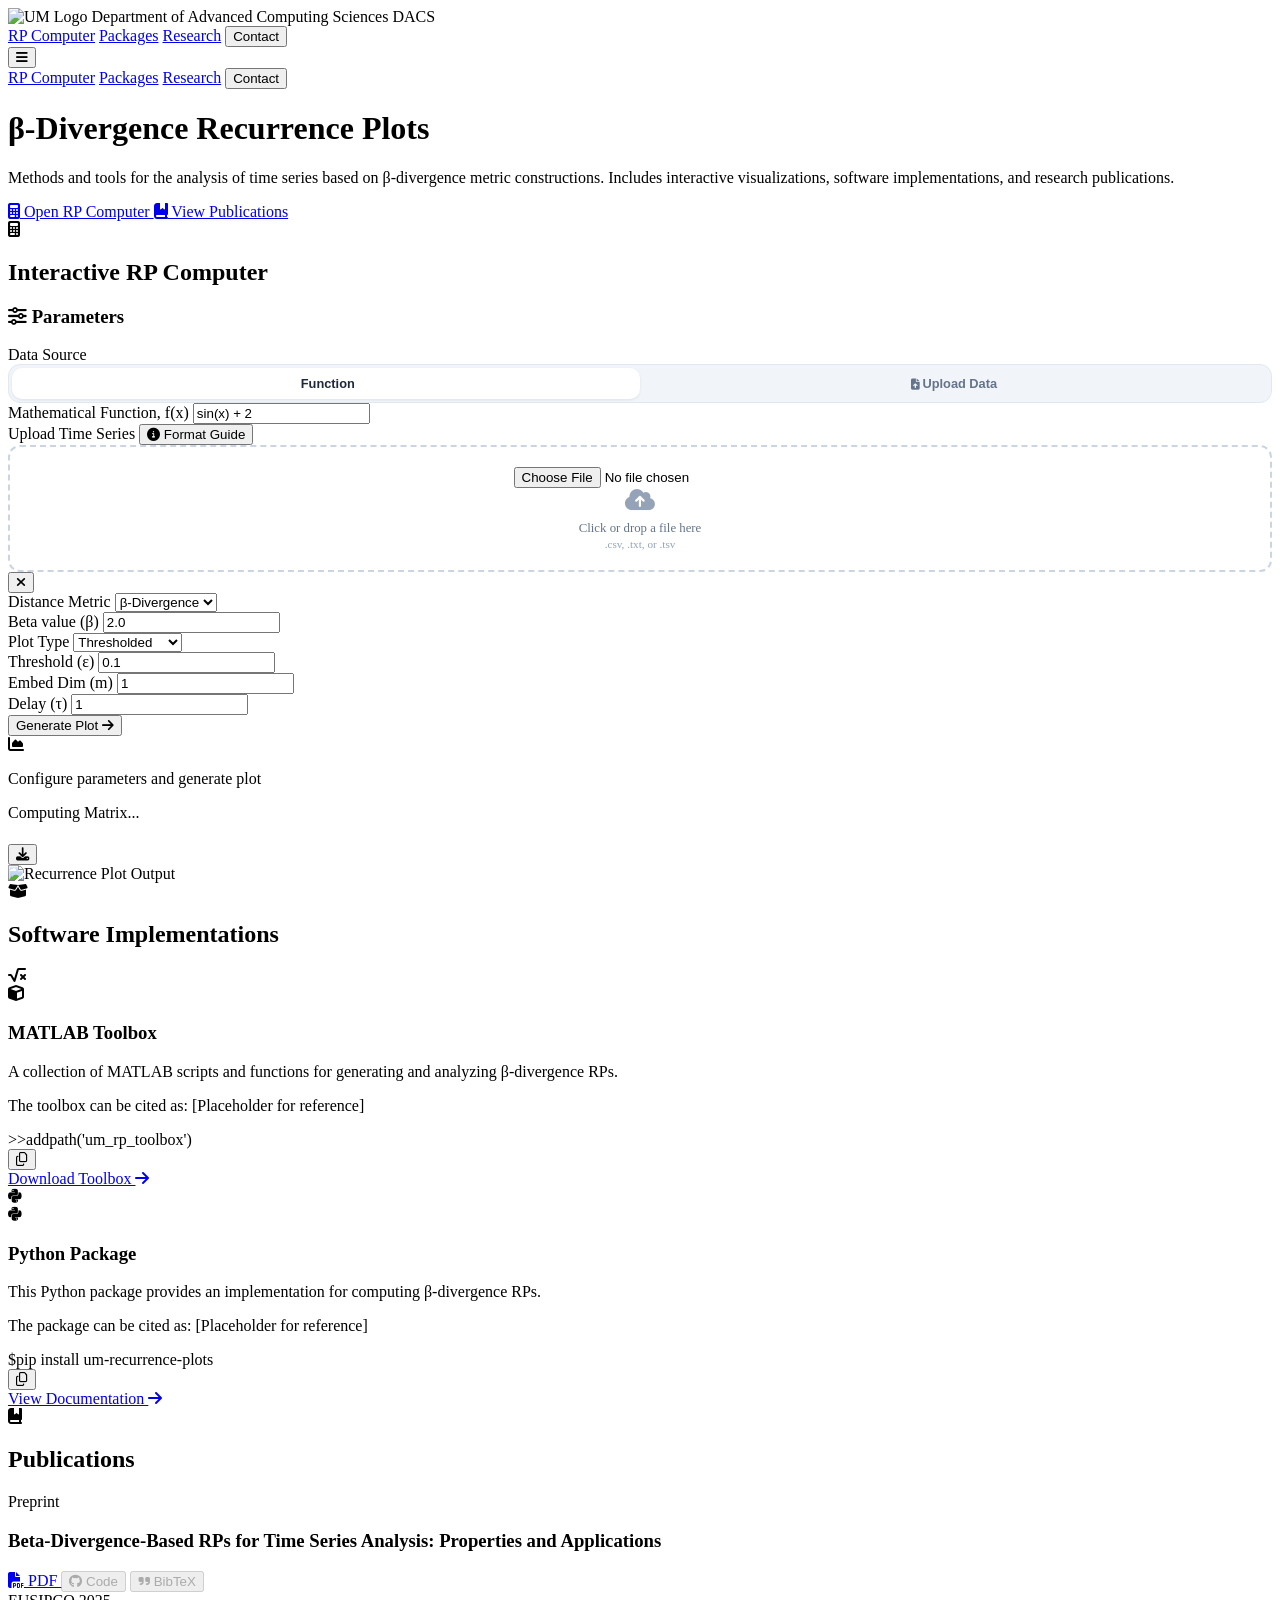
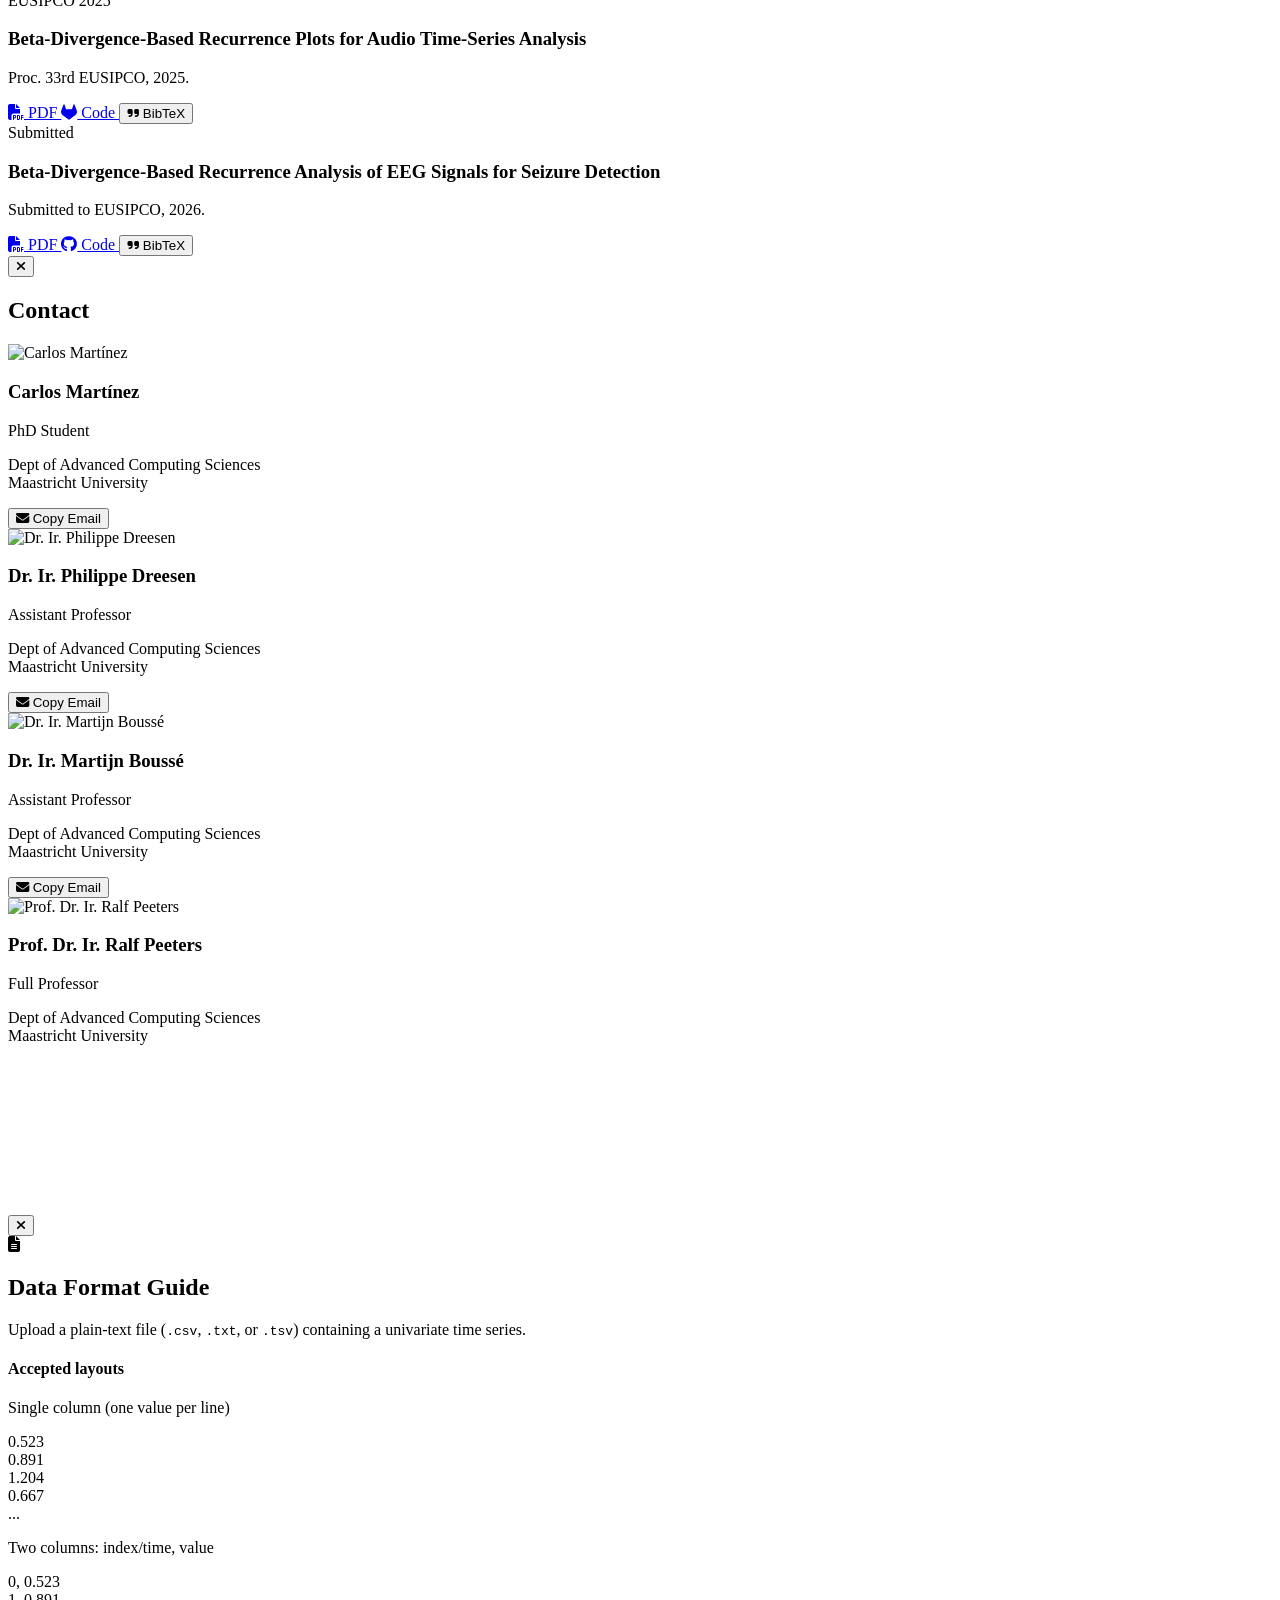
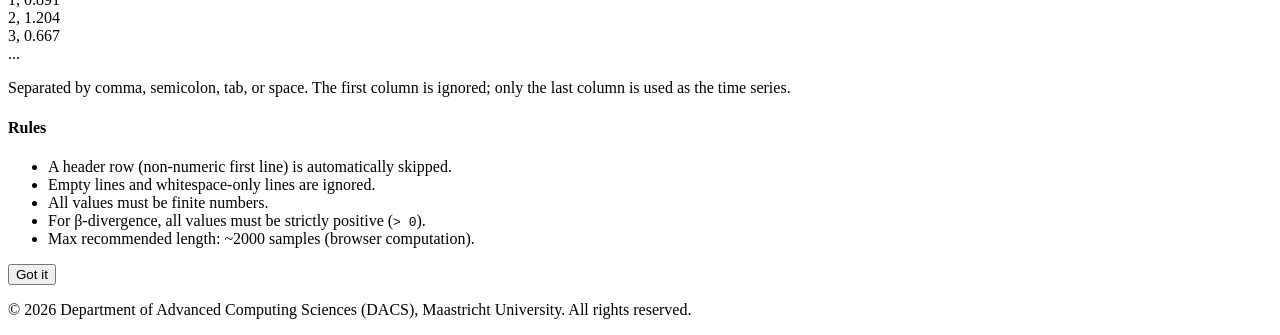
==== index.html @ 2f660fe9 "Rename index (6).html to index.html" ====
<!DOCTYPE html>
<html lang="en" class="scroll-smooth">
<head>
    <meta charset="UTF-8">
    <meta name="viewport" content="width=device-width, initial-scale=1.0">
    <title>DACSβ-RPs</title>
    <link rel="icon" type="image/png" href="static/recurrence_plot.png">
    <script src="https://cdn.tailwindcss.com"></script>
    <script src="https://cdnjs.cloudflare.com/ajax/libs/mathjs/11.8.0/math.min.js"></script>
    <link href="https://fonts.googleapis.com/css2?family=Inter:wght@400;500;600;700;800&family=Fira+Code:wght@400;500&display=swap" rel="stylesheet">
    <link rel="stylesheet" href="https://cdnjs.cloudflare.com/ajax/libs/font-awesome/6.4.0/css/all.min.css">
    
    <link rel="stylesheet" href="styles.css">
    
    <script>
        tailwind.config = {
            theme: {
                extend: {
                    fontFamily: {
                        sans: ['Inter', 'sans-serif'],
                        mono: ['Fira Code', 'monospace'],
                    }
                }
            }
        }
    </script>
</head>
<body class="bg-slate-50 text-slate-800 antialiased selection:bg-indigo-100 selection:text-indigo-900">

    <nav class="backdrop-blur-xl bg-white/70 border-b border-slate-200/50 sticky top-0 z-50 transition-all duration-300">
        <div class="max-w-7xl mx-auto px-6 lg:px-8">
            <div class="flex justify-between h-20">
                <div class="flex items-center group">
                    <img src="static/UM_logo.jpg" alt="UM Logo" class="h-10 w-auto mr-4 transition-transform group-hover:scale-105" onerror="this.onerror=null; this.src='https://via.placeholder.com/150x50?text=UM+Logo';">
                    <span class="hidden md:block font-bold text-lg text-slate-900 tracking-tight border-l border-slate-300 pl-4">Department of Advanced Computing Sciences</span>
                    <span class="md:hidden font-bold text-lg text-slate-900 tracking-tight border-l border-slate-300 pl-4">DACS</span>
                </div>
                
                <div class="hidden md:flex items-center space-x-8">
                    <a href="#tool" class="text-sm text-slate-600 hover:text-indigo-600 font-semibold transition-colors">RP Computer</a>
                    <a href="#resources" class="text-sm text-slate-600 hover:text-indigo-600 font-semibold transition-colors">Packages</a>
                    <a href="#papers" class="text-sm text-slate-600 hover:text-indigo-600 font-semibold transition-colors">Research</a>
                    <button onclick="toggleAuthorModal(event)" class="text-sm text-slate-600 hover:text-indigo-600 font-semibold transition-colors">Contact</button>
                </div>

                <div class="flex items-center md:hidden">
                    <button onclick="toggleMobileMenu()" class="text-slate-600 hover:text-indigo-600 focus:outline-none transition-colors">
                        <i class="fa-solid fa-bars text-2xl"></i>
                    </button>
                </div>
            </div>
        </div>

        <div id="mobile-menu" class="hidden md:hidden bg-white/95 backdrop-blur-xl border-t border-slate-200/50 absolute w-full shadow-lg transition-all duration-300">
            <div class="flex flex-col px-6 py-4 space-y-4">
                <a href="#tool" onclick="toggleMobileMenu()" class="block text-base text-slate-700 font-semibold hover:text-indigo-600 transition-colors">RP Computer</a>
                <a href="#resources" onclick="toggleMobileMenu()" class="block text-base text-slate-700 font-semibold hover:text-indigo-600 transition-colors">Packages</a>
                <a href="#papers" onclick="toggleMobileMenu()" class="block text-base text-slate-700 font-semibold hover:text-indigo-600 transition-colors">Research</a>
                <button onclick="toggleAuthorModal(event); toggleMobileMenu()" class="block w-full text-left text-base text-slate-700 font-semibold hover:text-indigo-600 transition-colors">Contact</button>
            </div>
        </div>
    </nav>

        <div class="bg-slate-900 py-20 sm:py-28 border-b border-slate-800">
            <div class="max-w-4xl mx-auto px-6 lg:px-8 text-center">
                <p class="text-slate-400 font-semibold tracking-wider uppercase text-xs mb-4">
                </p>

                <h1 class="text-4xl sm:text-5xl font-extrabold tracking-tight mb-6 text-white leading-tight">
                    β-Divergence Recurrence Plots
                </h1>

                <p class="text-lg text-slate-300 leading-relaxed font-normal mb-10">
                    Methods and tools for the analysis of time series based on β-divergence metric constructions. Includes interactive visualizations, software implementations, and research publications.
                </p>

                <div class="flex flex-col sm:flex-row justify-center items-center space-y-4 sm:space-y-0 sm:space-x-4">
                    <a href="#tool" class="w-full sm:w-auto bg-white text-slate-900 px-6 py-3 rounded-lg font-semibold shadow-sm hover:bg-slate-100 transition-colors flex items-center justify-center">
                        <i class="fa-solid fa-calculator mr-2 text-slate-600"></i> Open RP Computer
                    </a>
                    <a href="#papers" class="w-full sm:w-auto border border-slate-600 text-slate-300 px-6 py-3 rounded-lg font-medium hover:bg-slate-800 hover:text-white transition-colors flex items-center justify-center">
                        <i class="fa-solid fa-book-bookmark mr-2"></i> View Publications
                    </a>
                </div>
            </div>
        </div>

    <div class="max-w-7xl mx-auto px-6 lg:px-8 py-24">
        
        <section id="tool" class="mb-32">
            <div class="flex items-center mb-10">
                <div class="w-12 h-12 rounded-xl bg-indigo-100 flex items-center justify-center mr-4">
                    <i class="fa-solid fa-calculator text-2xl text-indigo-600"></i>
                </div>
                <h2 class="text-3xl font-bold text-slate-900 tracking-tight">Interactive RP Computer</h2>
            </div>
            
            <div class="bg-white rounded-3xl shadow-xl shadow-slate-200/50 overflow-hidden ring-1 ring-slate-900/5">
                <div class="grid grid-cols-1 lg:grid-cols-5">
                    
                    <div class="lg:col-span-2 p-8 sm:p-10 bg-slate-50 border-r border-slate-100 flex flex-col justify-center">
                        <h3 class="text-lg font-bold mb-6 text-slate-800 flex items-center">
                            <i class="fa-solid fa-sliders text-sm text-slate-400 mr-2"></i> Parameters
                        </h3>
                        <div class="space-y-5">

                            <!-- Data source toggle -->
                            <div>
                                <label class="block text-sm font-semibold text-slate-700 mb-1.5">Data Source</label>
                                <div class="source-toggle">
                                    <button id="src-function" class="active" onclick="setDataSource('function')">
                                        <i class="fa-solid fa-function mr-1" style="font-size:0.7rem"></i> Function
                                    </button>
                                    <button id="src-upload" onclick="setDataSource('upload')">
                                        <i class="fa-solid fa-file-arrow-up mr-1" style="font-size:0.7rem"></i> Upload Data
                                    </button>
                                </div>
                            </div>

                            <!-- Function input (default visible) -->
                            <div id="function-input-group">
                                <label class="block text-sm font-semibold text-slate-700 mb-1.5">Mathematical Function, f(x)</label>
                                <input type="text" id="function" value="sin(x) + 2" class="font-mono w-full px-4 py-2.5 bg-white border border-slate-200 rounded-xl shadow-sm focus:ring-2 focus:ring-indigo-500/20 focus:border-indigo-500 outline-none transition-all">
                            </div>

                            <!-- File upload input (hidden by default) -->
                            <div id="upload-input-group" class="hidden">
                                <div class="flex items-center justify-between mb-1.5">
                                    <label class="block text-sm font-semibold text-slate-700">Upload Time Series</label>
                                    <button onclick="toggleFormatModal()" class="text-xs font-semibold text-indigo-600 hover:text-indigo-800 transition-colors flex items-center">
                                        <i class="fa-solid fa-circle-info mr-1"></i> Format Guide
                                    </button>
                                </div>
                                <div id="upload-zone" class="upload-zone" onclick="document.getElementById('file-input').click()">
                                    <input type="file" id="file-input" accept=".csv,.txt,.tsv" class="hidden" onchange="handleFileSelect(event)">
                                    <div class="icon"><i class="fa-solid fa-cloud-arrow-up"></i></div>
                                    <div class="label" id="upload-label">Click or drop a file here</div>
                                    <div class="sublabel" id="upload-sublabel">.csv, .txt, or .tsv</div>
                                </div>
                                <div id="file-info" class="hidden mt-2 flex items-center justify-between text-xs">
                                    <span id="file-info-text" class="text-slate-600 font-medium truncate mr-2"></span>
                                    <button onclick="clearUploadedFile()" class="text-red-400 hover:text-red-600 transition-colors flex-shrink-0" title="Remove file">
                                        <i class="fa-solid fa-xmark"></i>
                                    </button>
                                </div>
                            </div>

                            <div class="grid grid-cols-2 gap-4">
                                <div>
                                    <label class="block text-sm font-semibold text-slate-700 mb-1.5">Distance Metric</label>
                                    <select id="metric" onchange="toggleBeta()" class="w-full px-4 py-2.5 bg-white border border-slate-200 rounded-xl shadow-sm focus:ring-2 focus:ring-indigo-500/20 focus:border-indigo-500 outline-none transition-all appearance-none cursor-pointer">
                                        <option value="beta">β-Divergence</option>
                                        <option value="euclidean">Euclidean</option>
                                    </select>
                                </div>
                                <div id="beta_group" style="display: block;">
                                    <label class="block text-sm font-semibold text-slate-700 mb-1.5">Beta value (β)</label>
                                    <input type="number" id="beta" value="2.0" step="0.1" class="w-full px-4 py-2.5 bg-white border border-slate-200 rounded-xl shadow-sm focus:ring-2 focus:ring-indigo-500/20 focus:border-indigo-500 outline-none transition-all">
                                </div>
                            </div>

                            <div class="grid grid-cols-2 gap-4">
                                <div>
                                    <label class="block text-sm font-semibold text-slate-700 mb-1.5">Plot Type</label>
                                    <select id="rp_type" onchange="toggleThresholdInput()" class="w-full px-4 py-2.5 bg-white border border-slate-200 rounded-xl shadow-sm focus:ring-2 focus:ring-indigo-500/20 focus:border-indigo-500 outline-none transition-all appearance-none cursor-pointer">
                                        <option value="thresholded">Thresholded</option>
                                        <option value="unthresholded">Unthresholded</option>
                                    </select>
                                </div>
                                <div>
                                    <label class="block text-sm font-semibold text-slate-700 mb-1.5">Threshold (ε)</label>
                                    <input type="number" id="threshold" value="0.1" step="0.05" min="0" class="w-full px-4 py-2.5 bg-white border border-slate-200 rounded-xl shadow-sm focus:ring-2 focus:ring-indigo-500/20 focus:border-indigo-500 outline-none transition-all disabled:opacity-50 disabled:bg-slate-100">
                                </div>
                            </div>
                            
                            <div class="grid grid-cols-2 gap-4">
                                <div>
                                    <label class="block text-sm font-semibold text-slate-700 mb-1.5">Embed Dim (m)</label>
                                    <input type="number" id="embedding_dim" value="1" step="1" min="1" class="w-full px-4 py-2.5 bg-white border border-slate-200 rounded-xl shadow-sm focus:ring-2 focus:ring-indigo-500/20 focus:border-indigo-500 outline-none transition-all">
                                </div>
                                <div>
                                    <label class="block text-sm font-semibold text-slate-700 mb-1.5">Delay (τ)</label>
                                    <input type="number" id="time_delay" value="1" step="1" min="1" class="w-full px-4 py-2.5 bg-white border border-slate-200 rounded-xl shadow-sm focus:ring-2 focus:ring-indigo-500/20 focus:border-indigo-500 outline-none transition-all">
                                </div>
                            </div>

                            <button onclick="calculateRP()" class="w-full mt-6 bg-slate-900 hover:bg-indigo-600 text-white font-semibold py-3.5 px-4 rounded-xl transition duration-300 shadow-md hover:shadow-lg flex justify-center items-center group">
                                Generate Plot <i class="fa-solid fa-arrow-right ml-2 opacity-50 group-hover:opacity-100 group-hover:translate-x-1 transition-all"></i>
                            </button>
                        </div>
                    </div>

                    <div class="lg:col-span-3 p-8 sm:p-10 flex flex-col items-center justify-center min-h-[400px] bg-white relative">
                        <div id="placeholder-text" class="absolute inset-8 border-2 border-dashed border-slate-200 rounded-2xl flex flex-col items-center justify-center text-slate-400 bg-slate-50/50">
                            <i class="fa-solid fa-chart-area text-4xl mb-3 opacity-20"></i>
                            <p class="text-sm font-medium">Configure parameters and generate plot</p>
                        </div>

                        <div id="loading" class="hidden z-10 flex-col items-center bg-white/80 backdrop-blur p-6 rounded-2xl">
                            <div class="loader ease-linear rounded-full border-4 border-t-4 border-slate-200 h-10 w-10 mb-4"></div>
                            <p class="text-indigo-600 font-semibold text-sm animate-pulse">Computing Matrix...</p>
                        </div>
                        
                        <p id="errorMessage" class="text-red-500 font-semibold mb-6 text-center hidden z-10 bg-red-50 px-4 py-2 rounded-lg text-sm border border-red-100"></p>
                        
                        <div class="flex flex-col items-center w-full z-10">
                            <div class="flex items-center justify-between w-full max-w-[400px] mb-4">
                                <h4 id="plotTitle" class="text-sm font-bold text-slate-700 font-mono hidden"></h4>
                                <button id="downloadBtn" onclick="downloadImage()" class="hidden text-slate-400 hover:text-indigo-600 transition-colors" title="Download Plot">
                                    <i class="fa-solid fa-download text-lg"></i>
                                </button>
                            </div>
                            <img id="result" src="" alt="Recurrence Plot Output" class="w-full max-w-[400px] object-contain border border-slate-200 rounded-lg shadow-sm hidden" style="image-rendering: pixelated;">
                        </div>
                    </div>
                </div>
            </div>
        </section>

        <section id="resources" class="mb-32">
            <div class="flex items-center mb-10">
                <div class="w-12 h-12 rounded-xl bg-blue-100 flex items-center justify-center mr-4">
                    <i class="fa-solid fa-box-open text-2xl text-blue-600"></i>
                </div>
                <h2 class="text-3xl font-bold text-slate-900 tracking-tight">Software Implementations</h2>
            </div>

            <div class="grid grid-cols-1 md:grid-cols-2 gap-8">
                <div class="bg-white rounded-3xl p-8 border border-slate-200 shadow-sm hover:shadow-xl hover:border-orange-200 transition-all duration-300 group flex flex-col relative overflow-hidden">
                    <div class="absolute top-0 right-0 p-8 opacity-5 group-hover:opacity-10 transition-opacity">
                        <i class="fa-solid fa-square-root-variable text-8xl text-orange-500"></i>
                    </div>
                    <div class="flex items-center mb-6 relative z-10">
                        <div class="w-10 h-10 rounded-lg bg-orange-50 text-orange-500 flex items-center justify-center mr-4 border border-orange-100">
                            <i class="fa-solid fa-cube"></i>
                        </div>
                        <h3 class="text-xl font-bold text-slate-900">MATLAB Toolbox</h3>
                    </div>
                    
                    <p class="text-slate-600 mb-2 flex-grow relative z-10 text-sm leading-relaxed">
                        A collection of MATLAB scripts and functions for generating and analyzing β-divergence RPs.
                    </p>
                    <p class="text-sm text-gray-500 mb-6 italic relative z-10">
                        The toolbox can be cited as: [Placeholder for reference]
                    </p>
                    
                    <div class="bg-slate-900 p-4 rounded-xl text-xs font-mono text-emerald-400 mb-6 w-full shadow-inner relative z-10 flex justify-between items-center group/code">
                        <div><span class="text-slate-500 mr-2">>></span>addpath('um_rp_toolbox')</div>
                        <button onclick="copyCode('addpath(\'um_rp_toolbox\')', this)" class="text-slate-500 hover:text-emerald-400 transition-colors" title="Copy to clipboard">
                            <i class="fa-regular fa-copy"></i>
                        </button>
                    </div>

                    <a href="#" class="inline-flex items-center text-orange-600 text-sm font-bold hover:text-orange-700 relative z-10">
                        Download Toolbox <i class="fa-solid fa-arrow-right ml-2 transition-transform group-hover:translate-x-1"></i>
                    </a>
                </div>

                <div class="bg-white rounded-3xl p-8 border border-slate-200 shadow-sm hover:shadow-xl hover:border-blue-200 transition-all duration-300 group flex flex-col relative overflow-hidden">
                    <div class="absolute top-0 right-0 p-8 opacity-5 group-hover:opacity-10 transition-opacity">
                        <i class="fa-brands fa-python text-8xl text-blue-500"></i>
                    </div>
                    <div class="flex items-center mb-6 relative z-10">
                        <div class="w-10 h-10 rounded-lg bg-blue-50 text-blue-500 flex items-center justify-center mr-4 border border-blue-100">
                            <i class="fa-brands fa-python"></i>
                        </div>
                        <h3 class="text-xl font-bold text-slate-900">Python Package</h3>
                    </div>
                    
                    <p class="text-gray-600 mb-2 flex-grow relative z-10 text-sm leading-relaxed">
                        This Python package provides an implementation for computing β-divergence RPs.
                    </p>
                    <p class="text-sm text-gray-500 mb-6 italic relative z-10">
                        The package can be cited as: [Placeholder for reference]
                    </p>

                    <div class="bg-slate-900 p-4 rounded-xl text-xs font-mono text-blue-300 mb-6 w-full shadow-inner relative z-10 flex justify-between items-center group/code">
                        <div><span class="text-slate-500 mr-2">$</span>pip install um-recurrence-plots</div>
                        <button onclick="copyCode('pip install um-recurrence-plots', this)" class="text-slate-500 hover:text-blue-300 transition-colors" title="Copy to clipboard">
                            <i class="fa-regular fa-copy"></i>
                        </button>
                    </div>

                    <a href="#" class="inline-flex items-center text-blue-600 text-sm font-bold hover:text-blue-700 relative z-10">
                        View Documentation <i class="fa-solid fa-arrow-right ml-2 transition-transform group-hover:translate-x-1"></i>
                    </a>
                </div>
            </div>
        </section>

        <section id="papers" class="mb-16">
            <div class="flex items-center mb-10">
                <div class="w-12 h-12 rounded-xl bg-emerald-100 flex items-center justify-center mr-4">
                    <i class="fa-solid fa-book-bookmark text-2xl text-emerald-600"></i>
                </div>
                <h2 class="text-3xl font-bold text-slate-900 tracking-tight">Publications</h2>
            </div>

            <div class="grid grid-cols-1 md:grid-cols-2 lg:grid-cols-3 gap-6">
                <div class="bg-white rounded-3xl border border-slate-200 p-6 flex flex-col hover:border-emerald-300 hover:shadow-xl hover:shadow-emerald-100/50 transition-all duration-300 group">
                    <div class="mb-4 flex items-start justify-between">
                        <span class="inline-flex items-center px-2.5 py-0.5 rounded-md text-xs font-medium bg-slate-100 text-slate-800">Preprint</span>
                    </div>
                    <h3 class="text-base font-bold text-slate-900 mb-3 leading-snug group-hover:text-emerald-700 transition-colors">Beta-Divergence-Based RPs for Time Series Analysis: Properties and Applications</h3>
                    <p class="text-sm text-slate-500 mb-6 flex-grow"></p>
                    <div class="mt-auto grid grid-cols-3 gap-2">
                        <a href="papers/Beta-Divergence-Based_RPs_for_Time_Series.pdf" target="_blank" class="inline-flex items-center justify-center w-full px-2 py-2.5 border border-slate-200 text-xs font-bold rounded-xl text-slate-700 bg-white hover:bg-slate-50 hover:border-slate-300 transition-colors">
                            <i class="fa-solid fa-file-pdf mr-1 text-red-500"></i> PDF
                        </a>
                        <button disabled class="inline-flex items-center justify-center w-full px-2 py-2.5 border border-transparent text-xs font-bold rounded-xl text-white bg-slate-300 cursor-not-allowed">
                            <i class="fa-brands fa-github mr-1"></i> Code
                        </button>
                        <button disabled class="inline-flex items-center justify-center w-full px-2 py-2.5 border border-slate-200 text-xs font-bold rounded-xl text-slate-400 bg-slate-50 cursor-not-allowed">
                            <i class="fa-solid fa-quote-right mr-1"></i> BibTeX
                        </button>
                    </div>
                </div>

                <div class="bg-white rounded-3xl border border-slate-200 p-6 flex flex-col hover:border-emerald-300 hover:shadow-xl hover:shadow-emerald-100/50 transition-all duration-300 group">
                    <div class="mb-4 flex items-start justify-between">
                        <span class="inline-flex items-center px-2.5 py-0.5 rounded-md text-xs font-medium bg-emerald-50 text-emerald-700 border border-emerald-100">EUSIPCO 2025</span>
                    </div>
                    <h3 class="text-base font-bold text-slate-900 mb-3 leading-snug group-hover:text-emerald-700 transition-colors">Beta-Divergence-Based Recurrence Plots for Audio Time-Series Analysis</h3>
                    <p class="text-sm text-slate-500 mb-6 flex-grow">Proc. 33rd EUSIPCO, 2025.</p>
                    <div class="mt-auto grid grid-cols-3 gap-2">
                        <a href="papers/Beta-Divergence-Based_Recurrence_Plots_for_Audio.pdf" target="_blank" class="inline-flex items-center justify-center w-full px-2 py-2.5 border border-slate-200 text-xs font-bold rounded-xl text-slate-700 bg-white hover:bg-slate-50 hover:border-slate-300 transition-colors">
                            <i class="fa-solid fa-file-pdf mr-1 text-red-500"></i> PDF
                        </a>
                        <a href="https://gitlab.maastrichtuniversity.nl/I6359575/beta-divergence-recurrence-plots/-/tree/main" target="_blank" class="inline-flex items-center justify-center w-full px-2 py-2.5 border border-transparent text-xs font-bold rounded-xl text-white bg-slate-900 hover:bg-slate-800 transition-colors">
                            <i class="fa-brands fa-gitlab mr-1"></i> Code
                        </a>
                        <button onclick="copyBibtex('deckert2025', this)" class="inline-flex items-center justify-center w-full px-2 py-2.5 border border-slate-200 text-xs font-bold rounded-xl text-slate-700 bg-white hover:bg-slate-50 hover:border-slate-300 transition-colors">
                            <i class="fa-solid fa-quote-right mr-1"></i> BibTeX
                        </button>
                    </div>
                </div>

                <div class="bg-white rounded-3xl border border-slate-200 p-6 flex flex-col hover:border-emerald-300 hover:shadow-xl hover:shadow-emerald-100/50 transition-all duration-300 group">
                    <div class="mb-4 flex items-start justify-between">
                        <span class="inline-flex items-center px-2.5 py-0.5 rounded-md text-xs font-medium bg-amber-50 text-amber-700 border border-amber-100">Submitted</span>
                    </div>
                    <h3 class="text-base font-bold text-slate-900 mb-3 leading-snug group-hover:text-emerald-700 transition-colors">Beta-Divergence-Based Recurrence Analysis of EEG Signals for Seizure Detection</h3>
                    <p class="text-sm text-slate-500 mb-6 flex-grow">Submitted to EUSIPCO, 2026.</p>
                    <div class="mt-auto grid grid-cols-3 gap-2">
                        <a href="papers/Beta-Divergence-Based_Recurrence_Analysis_of_EEG.pdf" target="_blank" class="inline-flex items-center justify-center w-full px-2 py-2.5 border border-slate-200 text-xs font-bold rounded-xl text-slate-700 bg-white hover:bg-slate-50 hover:border-slate-300 transition-colors">
                            <i class="fa-solid fa-file-pdf mr-1 text-red-500"></i> PDF
                        </a>
                        <a href="https://github.com/FilipPolakowski/beta_div_recurrence_plots" target="_blank" class="inline-flex items-center justify-center w-full px-2 py-2.5 border border-transparent text-xs font-bold rounded-xl text-white bg-slate-900 hover:bg-slate-800 transition-colors">
                            <i class="fa-brands fa-github mr-1"></i> Code
                        </a>
                        <button onclick="copyBibtex('polakowski2026', this)" class="inline-flex items-center justify-center w-full px-2 py-2.5 border border-slate-200 text-xs font-bold rounded-xl text-slate-700 bg-white hover:bg-slate-50 hover:border-slate-300 transition-colors">
                            <i class="fa-solid fa-quote-right mr-1"></i> BibTeX
                        </button>
                    </div>
                </div>
            </div>
        </section>
    </div>

    <!-- Author/Contact Modal (unchanged) -->
    <div id="author-modal" class="hidden fixed inset-0 z-[100] bg-slate-900/50 backdrop-blur-sm overflow-y-auto w-full h-full flex justify-center items-start sm:items-center p-4 sm:p-0" onclick="closeAuthorModal(event)">        <div class="relative bg-white rounded-3xl shadow-2xl w-full max-w-5xl mx-4 my-8 p-8" onclick="event.stopPropagation()">
            <button onclick="toggleAuthorModal(event)" class="absolute top-6 right-6 text-slate-400 hover:text-slate-900 text-2xl transition-colors">
                <i class="fa-solid fa-xmark"></i>
            </button>
            <h2 class="text-3xl font-bold text-slate-900 mb-8 tracking-tight text-center">Contact</h2>
            
            <div class="grid grid-cols-1 md:grid-cols-2 lg:grid-cols-4 gap-6">

                <div class="bg-slate-50 rounded-2xl p-5 border border-slate-200 flex flex-col items-center text-center hover:shadow-md transition-shadow">
                    <img src="static/carlos_martinez.jpg" alt="Carlos Martínez" class="w-24 h-24 rounded-full object-cover mb-4 shadow-sm" onerror="this.onerror=null; this.src='https://via.placeholder.com/150';">
                    <h3 class="font-bold text-slate-900">Carlos Martínez</h3>
                    <p class="text-xs text-indigo-600 font-semibold mb-2">PhD Student</p>
                    <p class="text-xs text-slate-500 mb-4 flex-grow">Dept of Advanced Computing Sciences<br>Maastricht University</p>
                    <button onclick="copyObfuscatedEmail('carlos.martinezgarcia', 'maastrichtuniversity.nl', this)" class="text-xs font-medium text-slate-700 bg-white border border-slate-200 hover:bg-slate-100 rounded-lg px-3 py-2 w-full transition-colors flex justify-center items-center">
                        <i class="fa-solid fa-envelope mr-1"></i> Copy Email
                    </button>
                </div>

                <div class="bg-slate-50 rounded-2xl p-5 border border-slate-200 flex flex-col items-center text-center hover:shadow-md transition-shadow">
                    <img src="static/philippe_dreesen.jpg" alt="Dr. Ir. Philippe Dreesen" class="w-24 h-24 rounded-full object-cover mb-4 shadow-sm" onerror="this.onerror=null; this.src='https://via.placeholder.com/150';">
                    <h3 class="font-bold text-slate-900">Dr. Ir. Philippe Dreesen</h3>
                    <p class="text-xs text-indigo-600 font-semibold mb-2">Assistant Professor</p>
                    <p class="text-xs text-slate-500 mb-4 flex-grow">Dept of Advanced Computing Sciences<br>Maastricht University</p>
                    <button onclick="copyObfuscatedEmail(' ', 'maastrichtuniversity.nl', this)" class="text-xs font-medium text-slate-700 bg-white border border-slate-200 hover:bg-slate-100 rounded-lg px-3 py-2 w-full transition-colors flex justify-center items-center">
                        <i class="fa-solid fa-envelope mr-1"></i> Copy Email
                    </button>
                </div>

                <div class="bg-slate-50 rounded-2xl p-5 border border-slate-200 flex flex-col items-center text-center hover:shadow-md transition-shadow">
                    <img src="static/martijn_bousse.jpg" alt="Dr. Ir. Martijn Boussé" class="w-24 h-24 rounded-full object-cover mb-4 shadow-sm" onerror="this.onerror=null; this.src='https://via.placeholder.com/150';">
                    <h3 class="font-bold text-slate-900">Dr. Ir. Martijn Boussé</h3>
                    <p class="text-xs text-indigo-600 font-semibold mb-2">Assistant Professor</p>
                    <p class="text-xs text-slate-500 mb-4 flex-grow">Dept of Advanced Computing Sciences<br>Maastricht University</p>
                    <button onclick="copyObfuscatedEmail(' ', 'maastrichtuniversity.nl', this)" class="text-xs font-medium text-slate-700 bg-white border border-slate-200 hover:bg-slate-100 rounded-lg px-3 py-2 w-full transition-colors flex justify-center items-center">
                        <i class="fa-solid fa-envelope mr-1"></i> Copy Email
                    </button>
                </div>

                <div class="bg-slate-50 rounded-2xl p-5 border border-slate-200 flex flex-col items-center text-center hover:shadow-md transition-shadow">
                    <img src="static/ralf_peeters.jpg" alt="Prof. Dr. Ir. Ralf Peeters" class="w-24 h-24 rounded-full object-cover mb-4 shadow-sm" onerror="this.onerror=null; this.src='https://via.placeholder.com/150';">
                    <h3 class="font-bold text-slate-900">Prof. Dr. Ir. Ralf Peeters</h3>
                    <p class="text-xs text-indigo-600 font-semibold mb-2">Full Professor</p>
                    <p class="text-xs text-slate-500 mb-4 flex-grow">Dept of Advanced Computing Sciences<br>Maastricht University</p>
                </div>

            </div>
        </div>
    </div>

    <!-- Format Guide Modal -->
    <div id="format-modal" class="hidden fixed inset-0 z-[100] bg-slate-900/50 backdrop-blur-sm overflow-y-auto w-full h-full p-4 sm:p-8" onclick="closeFormatModal(event)">
        <div class="relative bg-white rounded-3xl shadow-2xl w-full max-w-lg mx-auto my-auto p-8" style="margin-top: max(2rem, calc(50vh - 280px));" onclick="event.stopPropagation()">
            <button onclick="toggleFormatModal()" class="absolute top-5 right-5 text-slate-400 hover:text-slate-900 text-xl transition-colors">
                <i class="fa-solid fa-xmark"></i>
            </button>
            <div class="flex items-center mb-6">
                <div class="w-10 h-10 rounded-xl bg-indigo-100 flex items-center justify-center mr-3">
                    <i class="fa-solid fa-file-lines text-indigo-600"></i>
                </div>
                <h2 class="text-xl font-bold text-slate-900 tracking-tight">Data Format Guide</h2>
            </div>
            
            <div class="space-y-5 text-sm text-slate-600 leading-relaxed">
                <p>Upload a plain-text file (<code class="font-mono text-xs bg-slate-100 px-1.5 py-0.5 rounded">.csv</code>, <code class="font-mono text-xs bg-slate-100 px-1.5 py-0.5 rounded">.txt</code>, or <code class="font-mono text-xs bg-slate-100 px-1.5 py-0.5 rounded">.tsv</code>) containing a univariate time series.</p>
                
                <div>
                    <h4 class="font-bold text-slate-800 mb-2">Accepted layouts</h4>
                    <div class="space-y-3">
                        <div>
                            <p class="font-semibold text-slate-700 mb-1">Single column (one value per line)</p>
                            <div class="bg-slate-900 rounded-lg p-3 font-mono text-xs text-emerald-400">
                                0.523<br>0.891<br>1.204<br>0.667<br>...
                            </div>
                        </div>
                        <div>
                            <p class="font-semibold text-slate-700 mb-1">Two columns: index/time, value</p>
                            <div class="bg-slate-900 rounded-lg p-3 font-mono text-xs text-emerald-400">
                                0, 0.523<br>1, 0.891<br>2, 1.204<br>3, 0.667<br>...
                            </div>
                            <p class="text-xs text-slate-400 mt-1">Separated by comma, semicolon, tab, or space. The first column is ignored; only the last column is used as the time series.</p>
                        </div>
                    </div>
                </div>

                <div>
                    <h4 class="font-bold text-slate-800 mb-2">Rules</h4>
                    <ul class="list-disc list-inside space-y-1 text-slate-600">
                        <li>A header row (non-numeric first line) is automatically skipped.</li>
                        <li>Empty lines and whitespace-only lines are ignored.</li>
                        <li>All values must be finite numbers.</li>
                        <li>For β-divergence, all values must be strictly positive (<code class="font-mono text-xs bg-slate-100 px-1 py-0.5 rounded">> 0</code>).</li>
                        <li>Max recommended length: ~2000 samples (browser computation).</li>
                    </ul>
                </div>
            </div>

            <button onclick="toggleFormatModal()" class="mt-6 w-full bg-slate-900 hover:bg-indigo-600 text-white font-semibold py-2.5 px-4 rounded-xl transition duration-300 text-sm">
                Got it
            </button>
        </div>
    </div>

    <footer class="bg-slate-950 text-slate-500 py-12 text-center mt-10 border-t border-slate-800">
        <div class="max-w-7xl mx-auto px-6 flex flex-col items-center">
            <img src="static/UM_logo.jpg" alt="UM Logo" class="h-8 w-auto mb-6 opacity-50 grayscale hover:grayscale-0 transition-all" onerror="this.onerror=null; this.style.display='none';">
            <p class="text-sm">&copy; 2026 Department of Advanced Computing Sciences (DACS), Maastricht University. All rights reserved.</p>
        </div>
    </footer>

    <script src="app.js"></script>
</body>
</html>
---- styles.css ----
.loader {
    border-top-color: #4f46e5;
    -webkit-animation: spinner 1s cubic-bezier(0.55, 0.15, 0.45, 0.85) infinite;
    animation: spinner 1s cubic-bezier(0.55, 0.15, 0.45, 0.85) infinite;
}

@keyframes spinner {
    0% { transform: rotate(0deg); }
    100% { transform: rotate(360deg); }
}

.bg-grid-pattern {
    background-image: radial-gradient(#cbd5e1 1px, transparent 1px);
    background-size: 24px 24px;
}

/* Data source toggle */
.source-toggle {
    display: flex;
    background: #f1f5f9;
    border-radius: 0.75rem;
    padding: 3px;
    border: 1px solid #e2e8f0;
}

.source-toggle button {
    flex: 1;
    padding: 0.5rem 0.75rem;
    font-size: 0.8rem;
    font-weight: 600;
    border-radius: 0.625rem;
    border: none;
    cursor: pointer;
    transition: all 0.2s ease;
    color: #64748b;
    background: transparent;
}

.source-toggle button.active {
    background: white;
    color: #1e293b;
    box-shadow: 0 1px 3px rgba(0,0,0,0.08);
}

/* File upload drop zone */
.upload-zone {
    border: 2px dashed #cbd5e1;
    border-radius: 0.75rem;
    padding: 1.25rem;
    text-align: center;
    cursor: pointer;
    transition: all 0.2s ease;
    background: white;
}

.upload-zone:hover,
.upload-zone.dragover {
    border-color: #6366f1;
    background: #eef2ff;
}

.upload-zone.has-file {
    border-color: #22c55e;
    border-style: solid;
    background: #f0fdf4;
}

.upload-zone .icon {
    font-size: 1.5rem;
    color: #94a3b8;
    margin-bottom: 0.35rem;
    transition: color 0.2s;
}

.upload-zone:hover .icon,
.upload-zone.dragover .icon {
    color: #6366f1;
}

.upload-zone.has-file .icon {
    color: #22c55e;
}

.upload-zone .label {
    font-size: 0.8rem;
    font-weight: 500;
    color: #64748b;
}

.upload-zone.has-file .label {
    color: #15803d;
}

.upload-zone .sublabel {
    font-size: 0.7rem;
    color: #94a3b8;
    margin-top: 0.15rem;
}
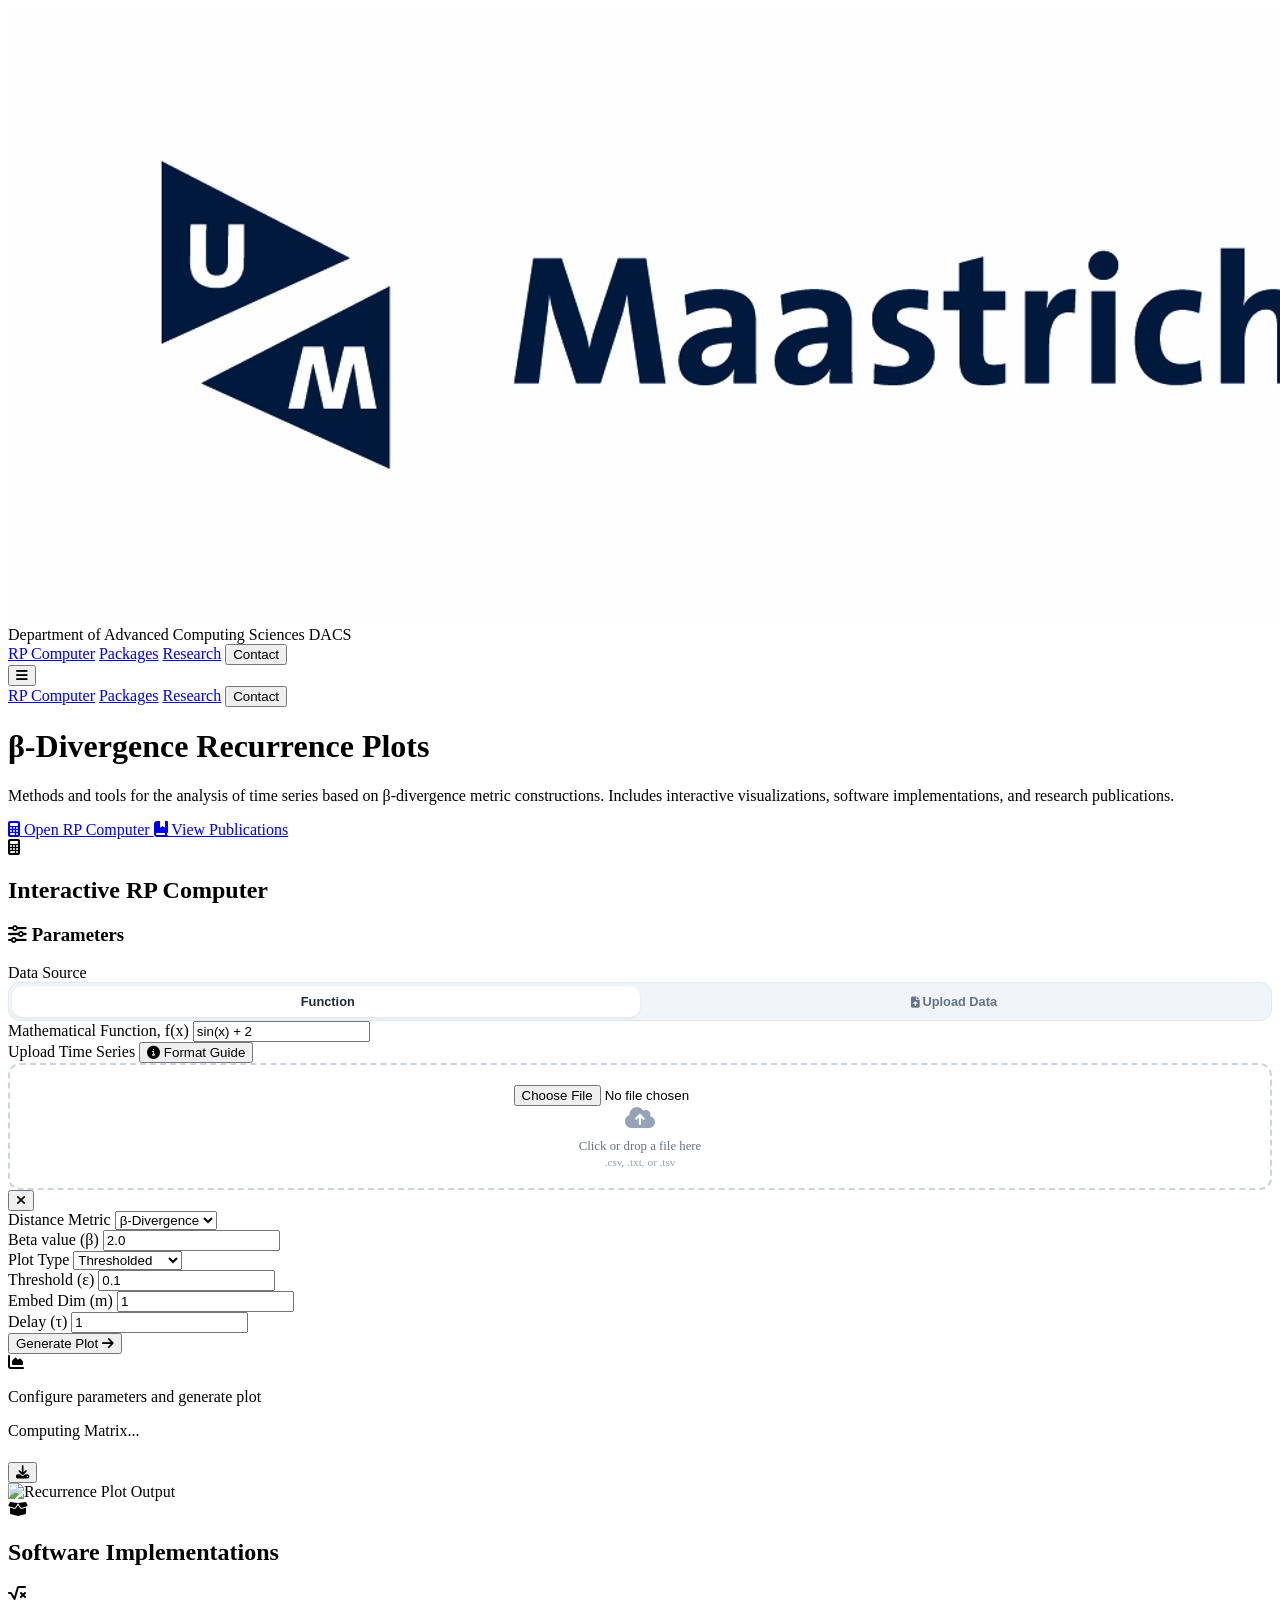
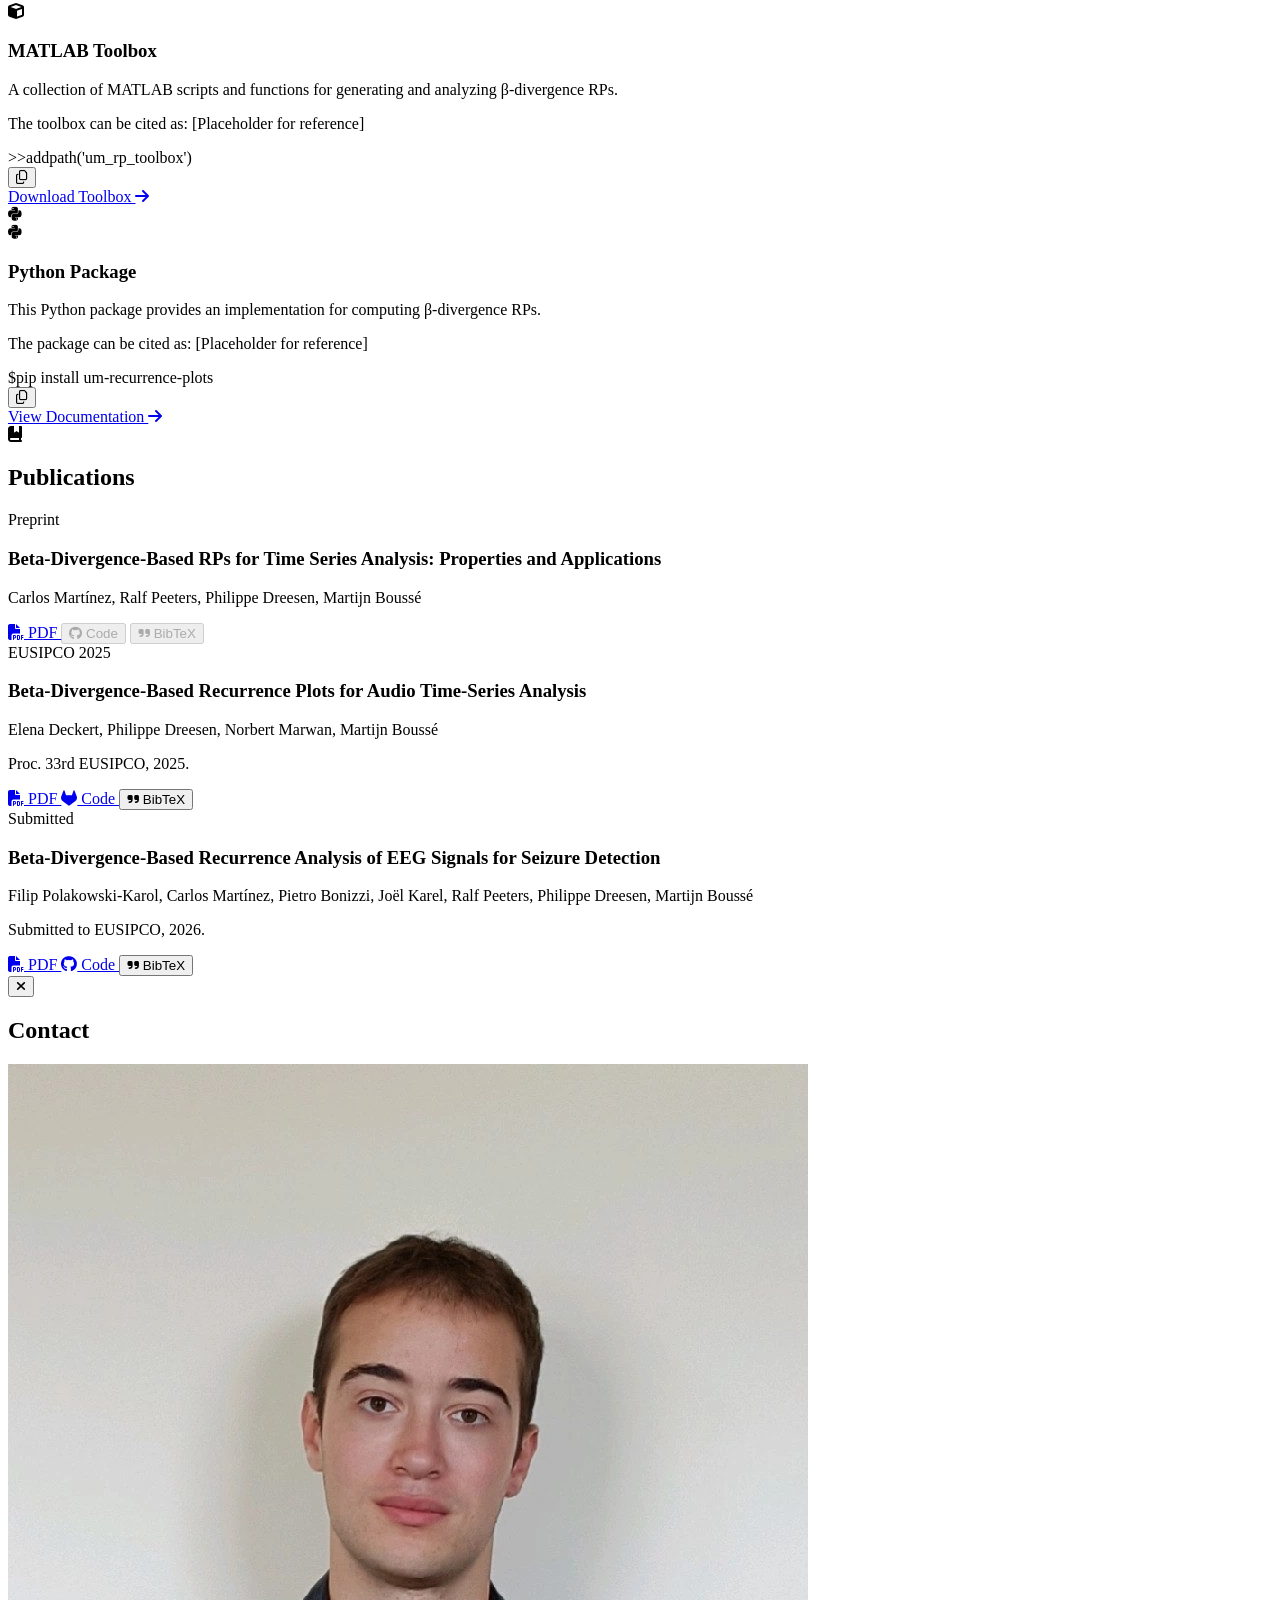
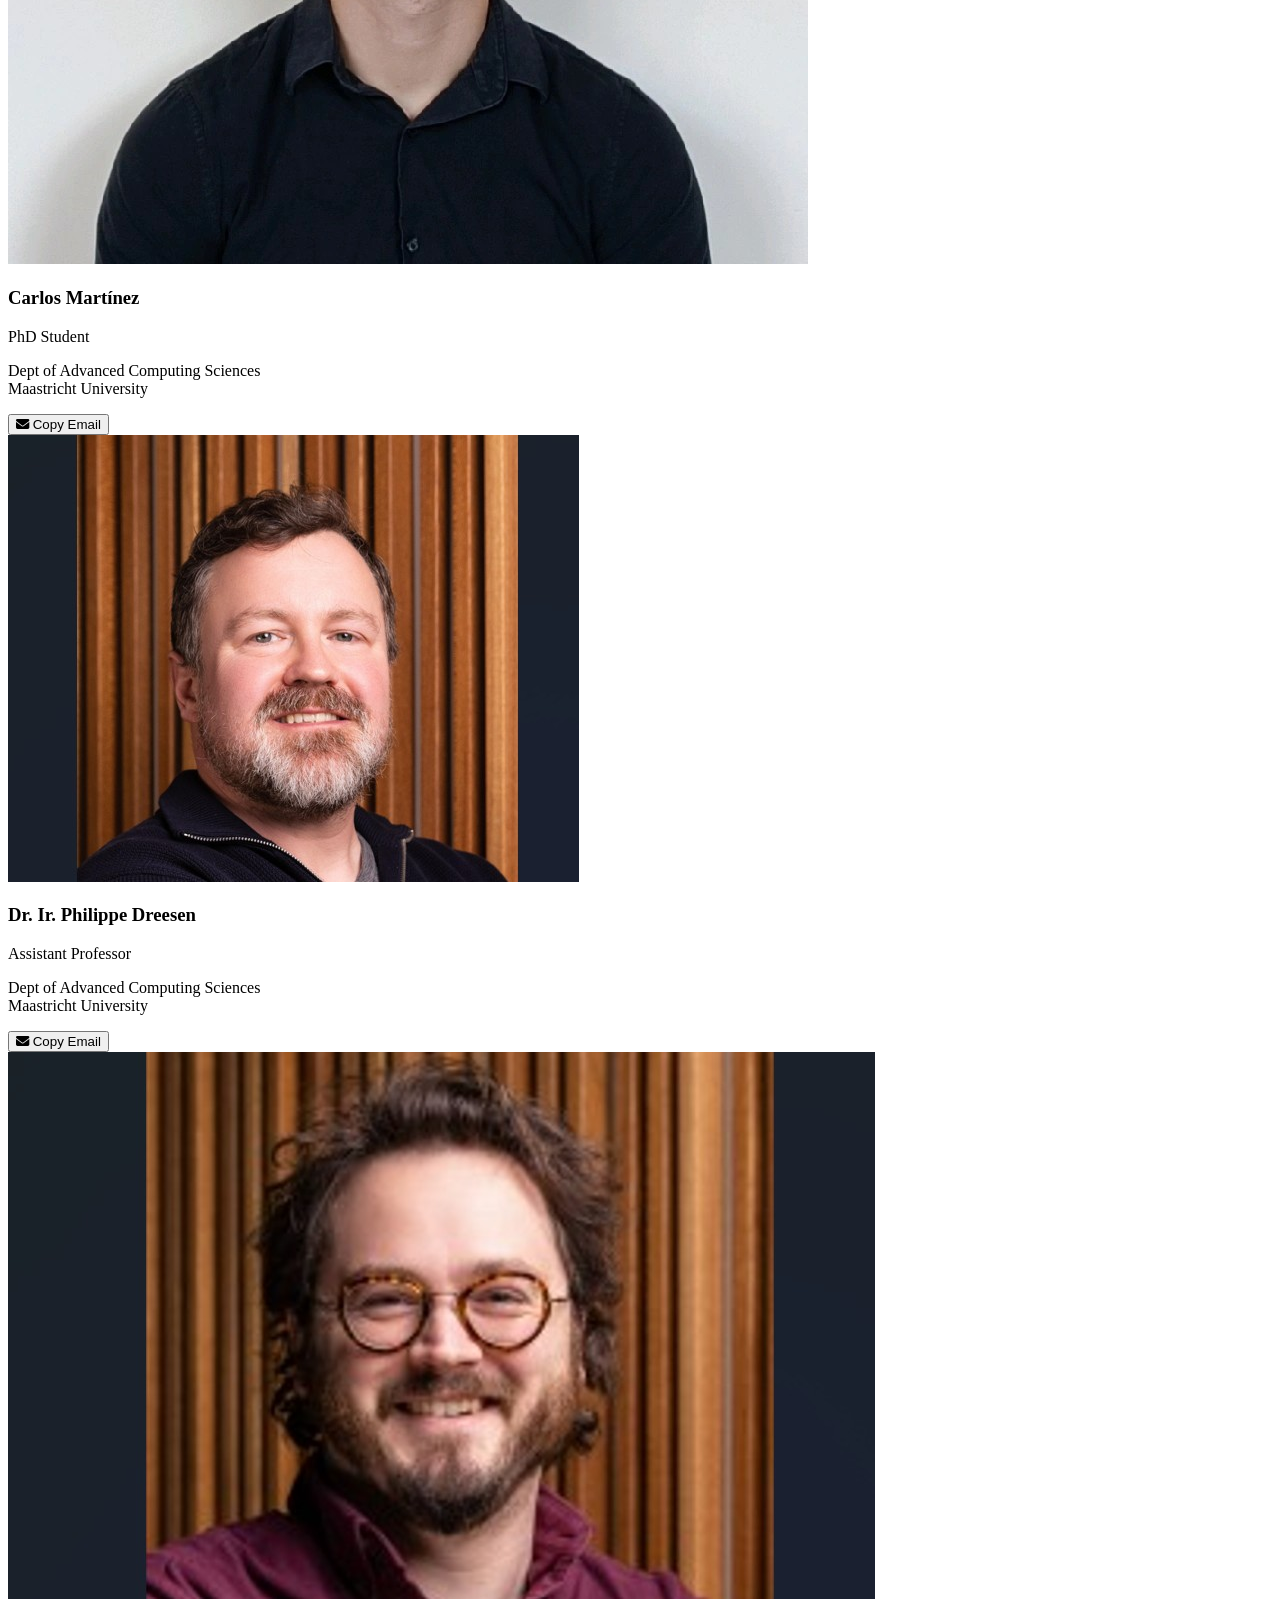
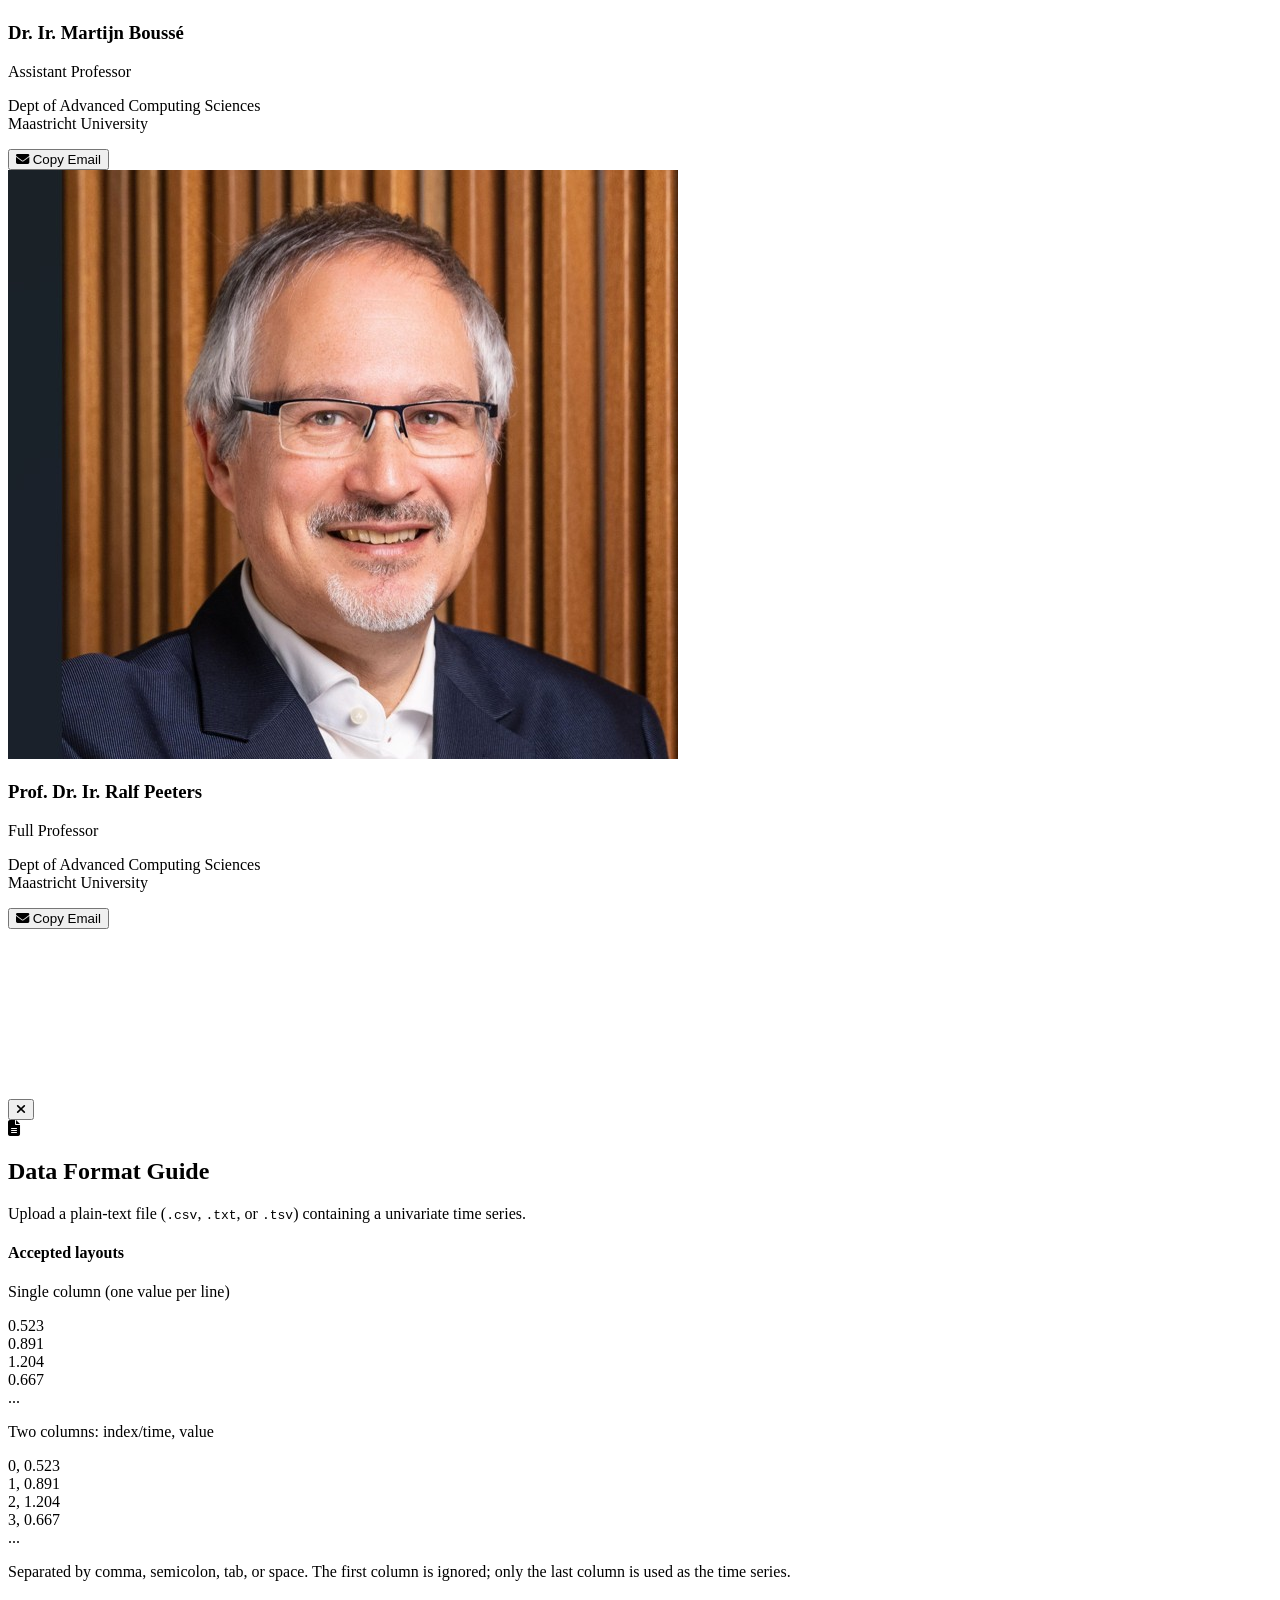
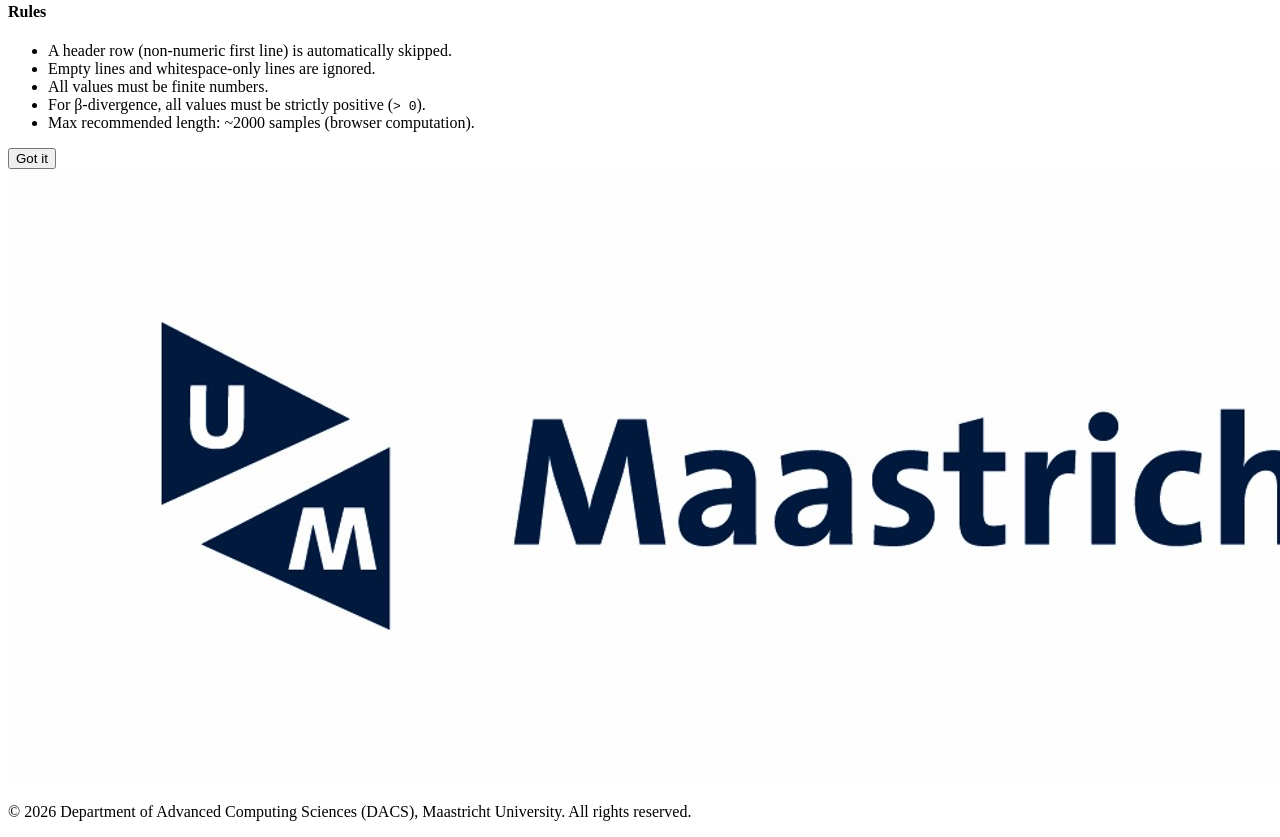
==== commit 0360a1f2: "Add files via upload" ====
--- a/index.html
+++ b/index.html
@@ -302,6 +302,7 @@
                         <span class="inline-flex items-center px-2.5 py-0.5 rounded-md text-xs font-medium bg-slate-100 text-slate-800">Preprint</span>
                     </div>
                     <h3 class="text-base font-bold text-slate-900 mb-3 leading-snug group-hover:text-emerald-700 transition-colors">Beta-Divergence-Based RPs for Time Series Analysis: Properties and Applications</h3>
+                    <p class="text-xs text-slate-400 mb-1">Carlos Martínez, Ralf Peeters, Philippe Dreesen, Martijn Boussé</p>
                     <p class="text-sm text-slate-500 mb-6 flex-grow"></p>
                     <div class="mt-auto grid grid-cols-3 gap-2">
                         <a href="papers/Beta-Divergence-Based_RPs_for_Time_Series.pdf" target="_blank" class="inline-flex items-center justify-center w-full px-2 py-2.5 border border-slate-200 text-xs font-bold rounded-xl text-slate-700 bg-white hover:bg-slate-50 hover:border-slate-300 transition-colors">
@@ -321,6 +322,7 @@
                         <span class="inline-flex items-center px-2.5 py-0.5 rounded-md text-xs font-medium bg-emerald-50 text-emerald-700 border border-emerald-100">EUSIPCO 2025</span>
                     </div>
                     <h3 class="text-base font-bold text-slate-900 mb-3 leading-snug group-hover:text-emerald-700 transition-colors">Beta-Divergence-Based Recurrence Plots for Audio Time-Series Analysis</h3>
+                    <p class="text-xs text-slate-400 mb-1">Elena Deckert, Philippe Dreesen, Norbert Marwan, Martijn Boussé</p>
                     <p class="text-sm text-slate-500 mb-6 flex-grow">Proc. 33rd EUSIPCO, 2025.</p>
                     <div class="mt-auto grid grid-cols-3 gap-2">
                         <a href="papers/Beta-Divergence-Based_Recurrence_Plots_for_Audio.pdf" target="_blank" class="inline-flex items-center justify-center w-full px-2 py-2.5 border border-slate-200 text-xs font-bold rounded-xl text-slate-700 bg-white hover:bg-slate-50 hover:border-slate-300 transition-colors">
@@ -340,6 +342,7 @@
                         <span class="inline-flex items-center px-2.5 py-0.5 rounded-md text-xs font-medium bg-amber-50 text-amber-700 border border-amber-100">Submitted</span>
                     </div>
                     <h3 class="text-base font-bold text-slate-900 mb-3 leading-snug group-hover:text-emerald-700 transition-colors">Beta-Divergence-Based Recurrence Analysis of EEG Signals for Seizure Detection</h3>
+                    <p class="text-xs text-slate-400 mb-1">Filip Polakowski-Karol, Carlos Martínez, Pietro Bonizzi, Joël Karel, Ralf Peeters, Philippe Dreesen, Martijn Boussé</p>
                     <p class="text-sm text-slate-500 mb-6 flex-grow">Submitted to EUSIPCO, 2026.</p>
                     <div class="mt-auto grid grid-cols-3 gap-2">
                         <a href="papers/Beta-Divergence-Based_Recurrence_Analysis_of_EEG.pdf" target="_blank" class="inline-flex items-center justify-center w-full px-2 py-2.5 border border-slate-200 text-xs font-bold rounded-xl text-slate-700 bg-white hover:bg-slate-50 hover:border-slate-300 transition-colors">
@@ -381,7 +384,7 @@
                     <h3 class="font-bold text-slate-900">Dr. Ir. Philippe Dreesen</h3>
                     <p class="text-xs text-indigo-600 font-semibold mb-2">Assistant Professor</p>
                     <p class="text-xs text-slate-500 mb-4 flex-grow">Dept of Advanced Computing Sciences<br>Maastricht University</p>
-                    <button onclick="copyObfuscatedEmail(' ', 'maastrichtuniversity.nl', this)" class="text-xs font-medium text-slate-700 bg-white border border-slate-200 hover:bg-slate-100 rounded-lg px-3 py-2 w-full transition-colors flex justify-center items-center">
+                    <button onclick="copyObfuscatedEmail('philippe.dreesen', 'maastrichtuniversity.nl', this)" class="text-xs font-medium text-slate-700 bg-white border border-slate-200 hover:bg-slate-100 rounded-lg px-3 py-2 w-full transition-colors flex justify-center items-center">
                         <i class="fa-solid fa-envelope mr-1"></i> Copy Email
                     </button>
                 </div>
@@ -391,7 +394,7 @@
                     <h3 class="font-bold text-slate-900">Dr. Ir. Martijn Boussé</h3>
                     <p class="text-xs text-indigo-600 font-semibold mb-2">Assistant Professor</p>
                     <p class="text-xs text-slate-500 mb-4 flex-grow">Dept of Advanced Computing Sciences<br>Maastricht University</p>
-                    <button onclick="copyObfuscatedEmail(' ', 'maastrichtuniversity.nl', this)" class="text-xs font-medium text-slate-700 bg-white border border-slate-200 hover:bg-slate-100 rounded-lg px-3 py-2 w-full transition-colors flex justify-center items-center">
+                    <button onclick="copyObfuscatedEmail('m.bousse', 'maastrichtuniversity.nl', this)" class="text-xs font-medium text-slate-700 bg-white border border-slate-200 hover:bg-slate-100 rounded-lg px-3 py-2 w-full transition-colors flex justify-center items-center">
                         <i class="fa-solid fa-envelope mr-1"></i> Copy Email
                     </button>
                 </div>
@@ -401,6 +404,9 @@
                     <h3 class="font-bold text-slate-900">Prof. Dr. Ir. Ralf Peeters</h3>
                     <p class="text-xs text-indigo-600 font-semibold mb-2">Full Professor</p>
                     <p class="text-xs text-slate-500 mb-4 flex-grow">Dept of Advanced Computing Sciences<br>Maastricht University</p>
+                    <button onclick="copyObfuscatedEmail('ralf.peeters', 'maastrichtuniversity.nl', this)" class="text-xs font-medium text-slate-700 bg-white border border-slate-200 hover:bg-slate-100 rounded-lg px-3 py-2 w-full transition-colors flex justify-center items-center">
+                        <i class="fa-solid fa-envelope mr-1"></i> Copy Email
+                    </button>
                 </div>
 
             </div>
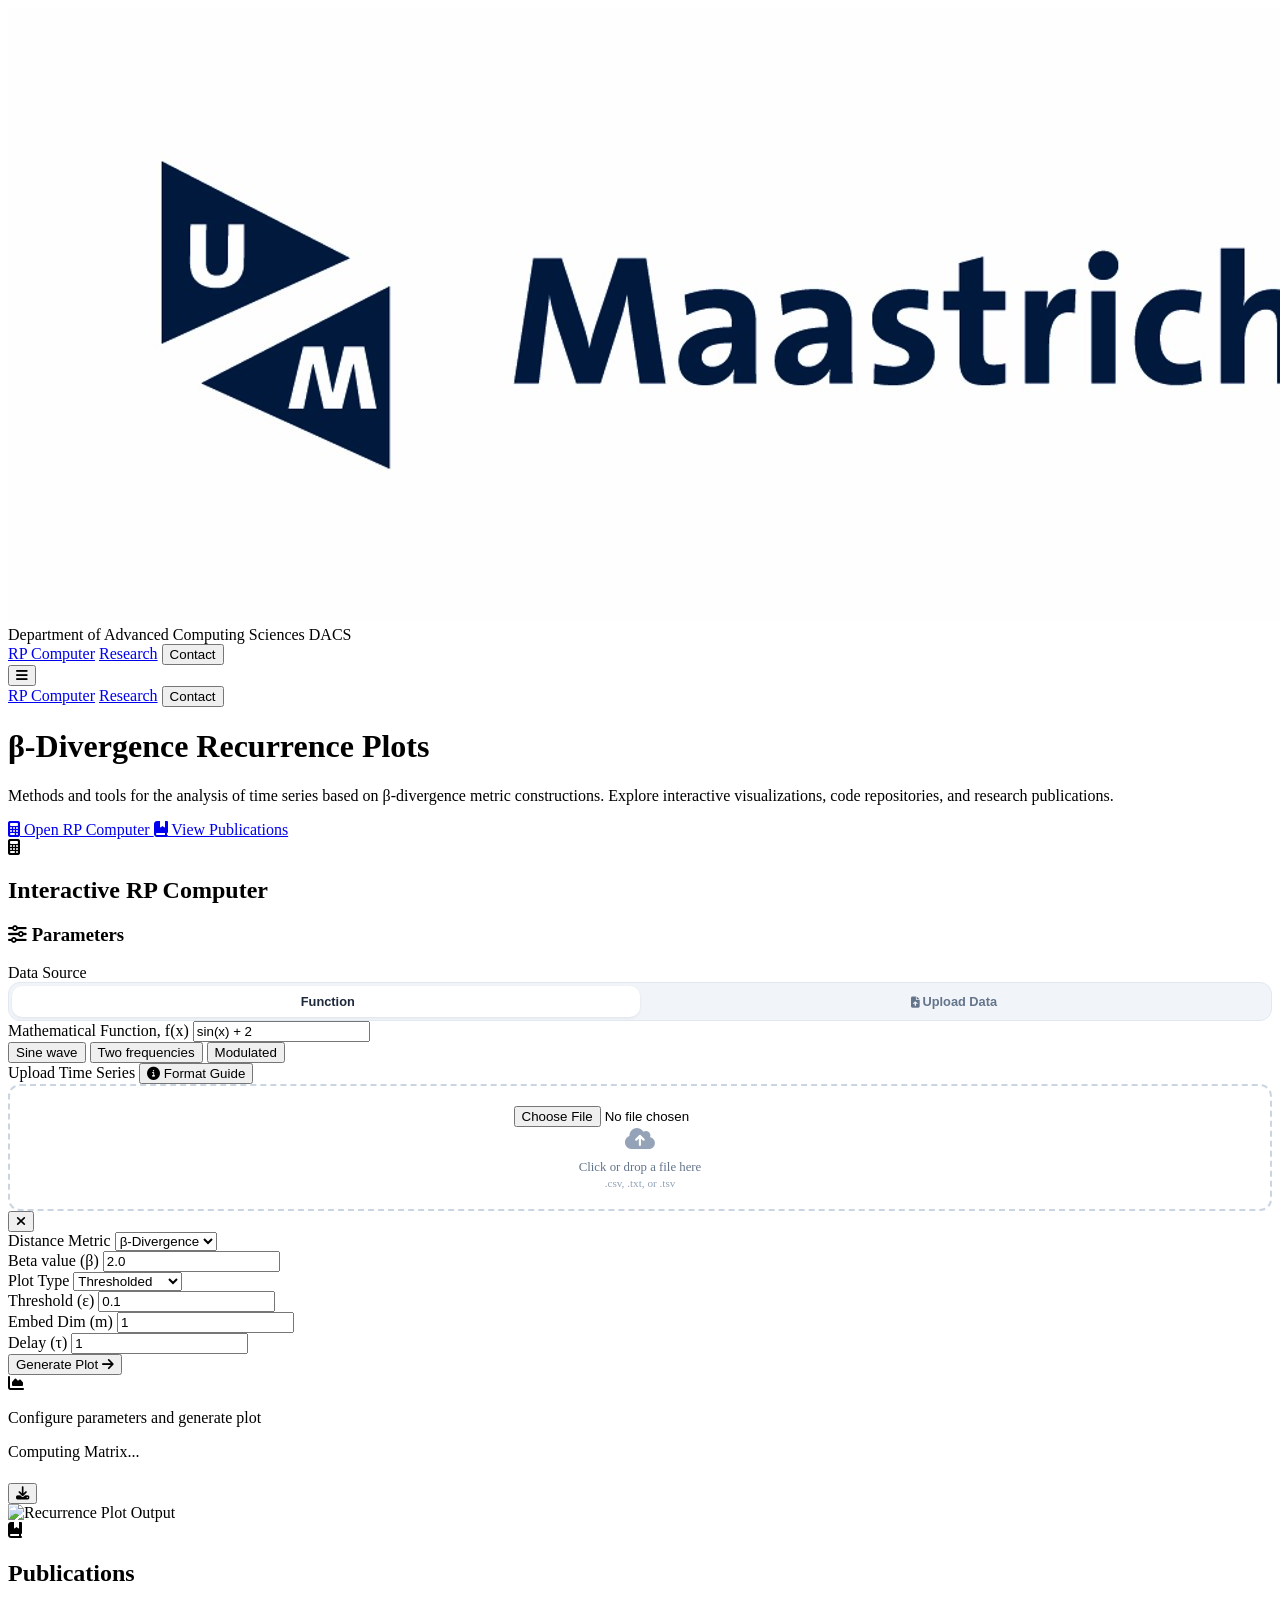
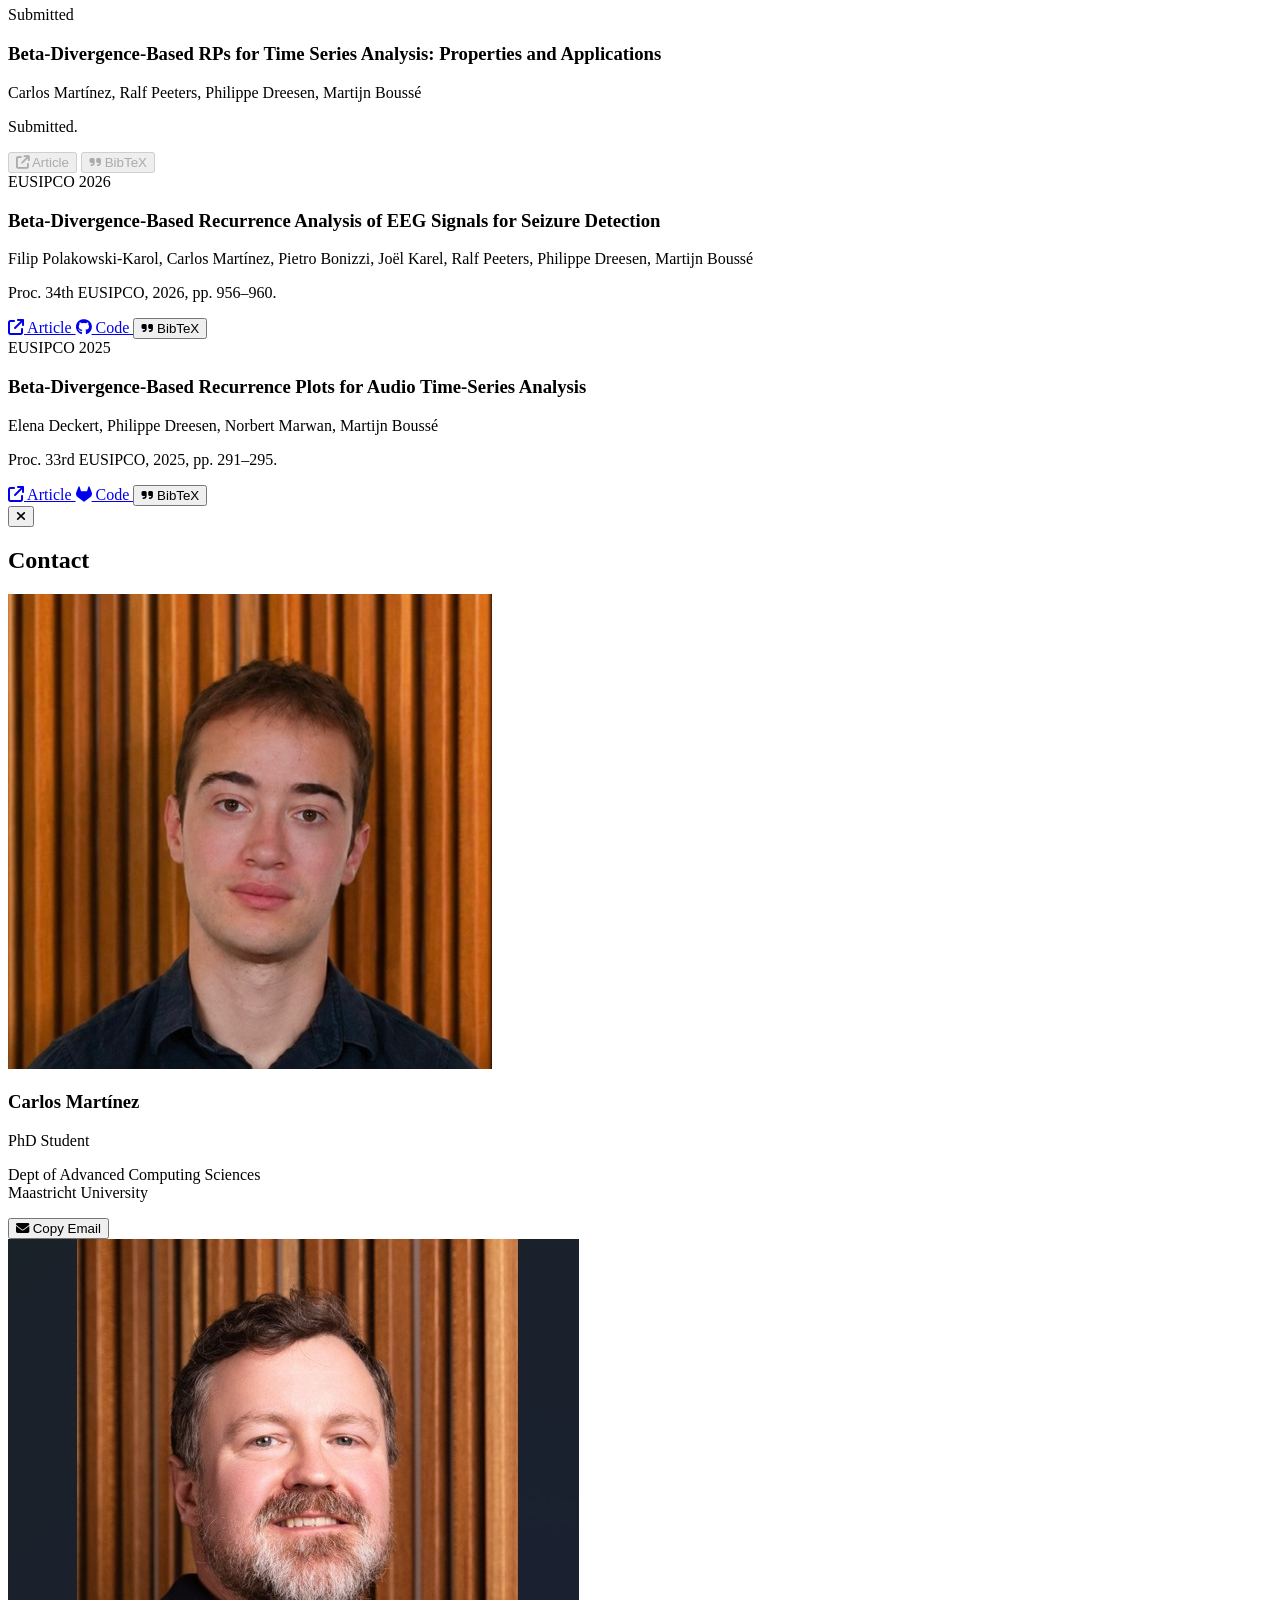
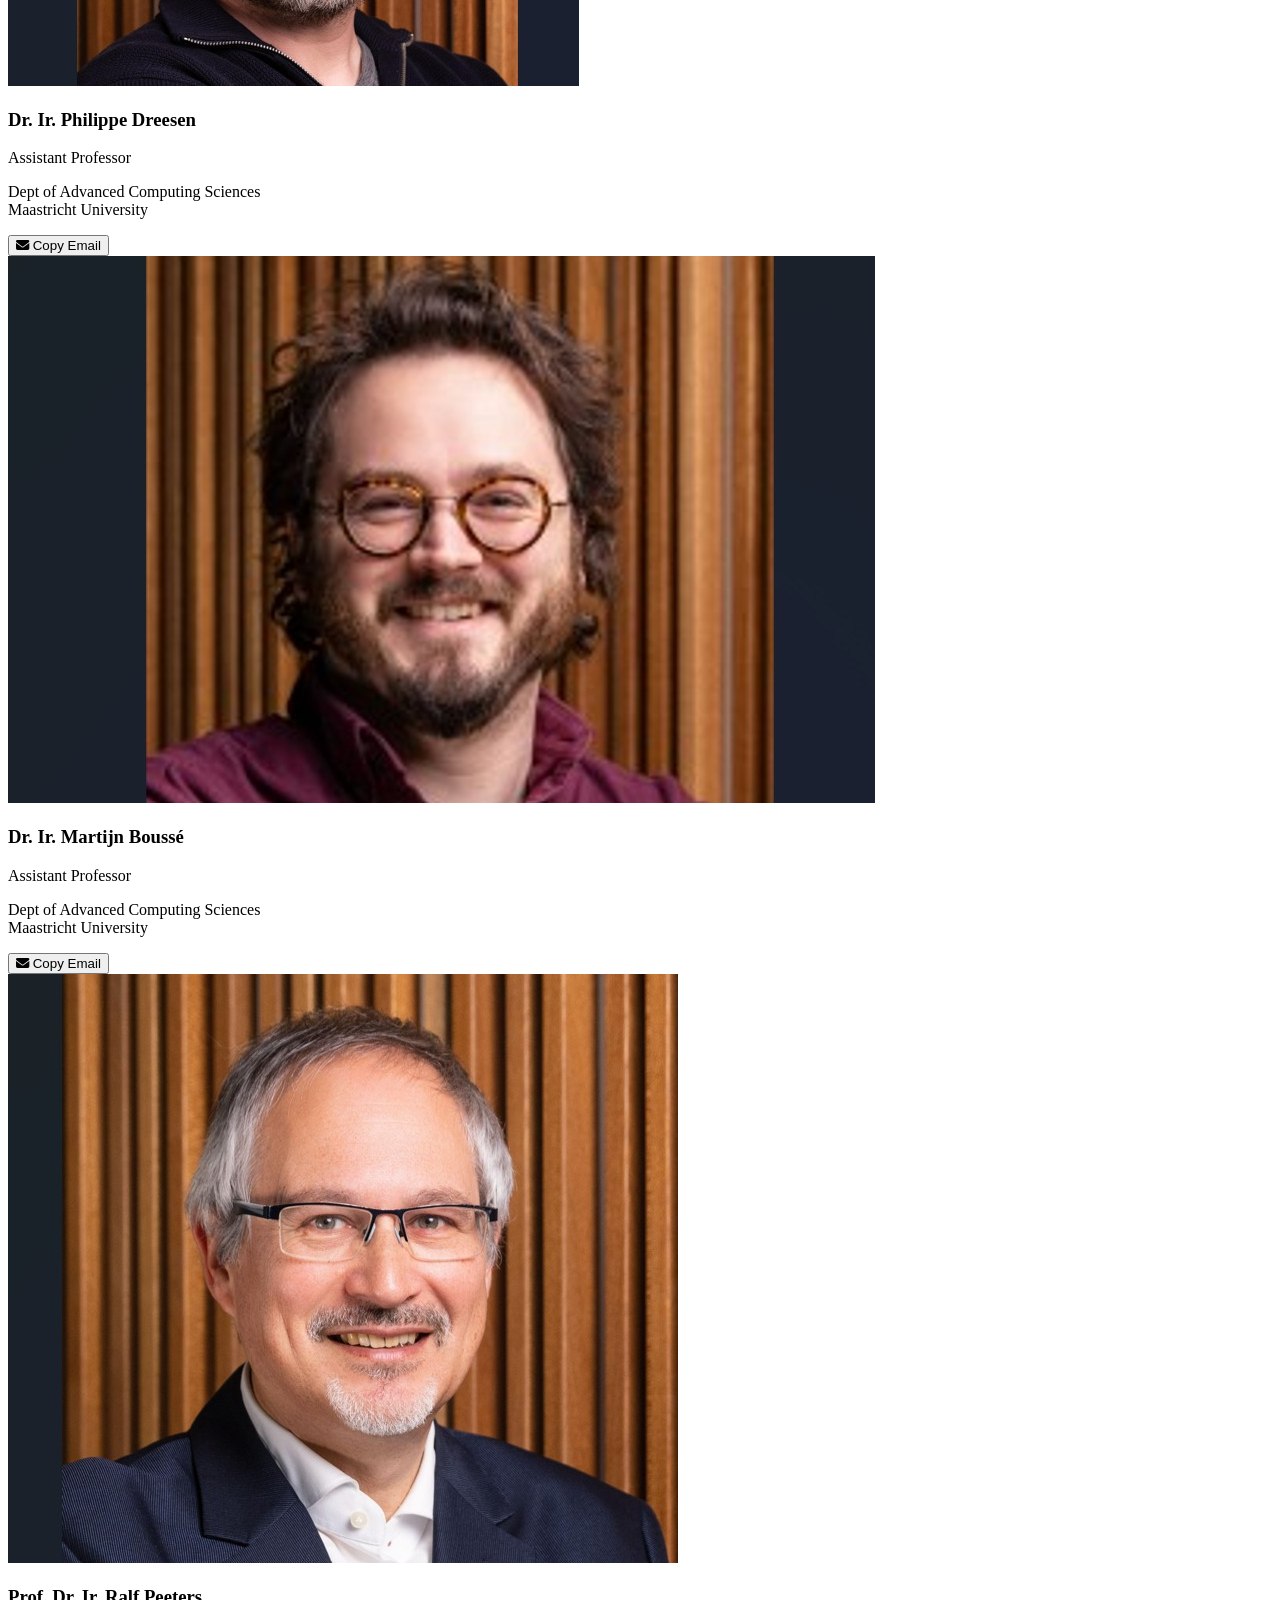
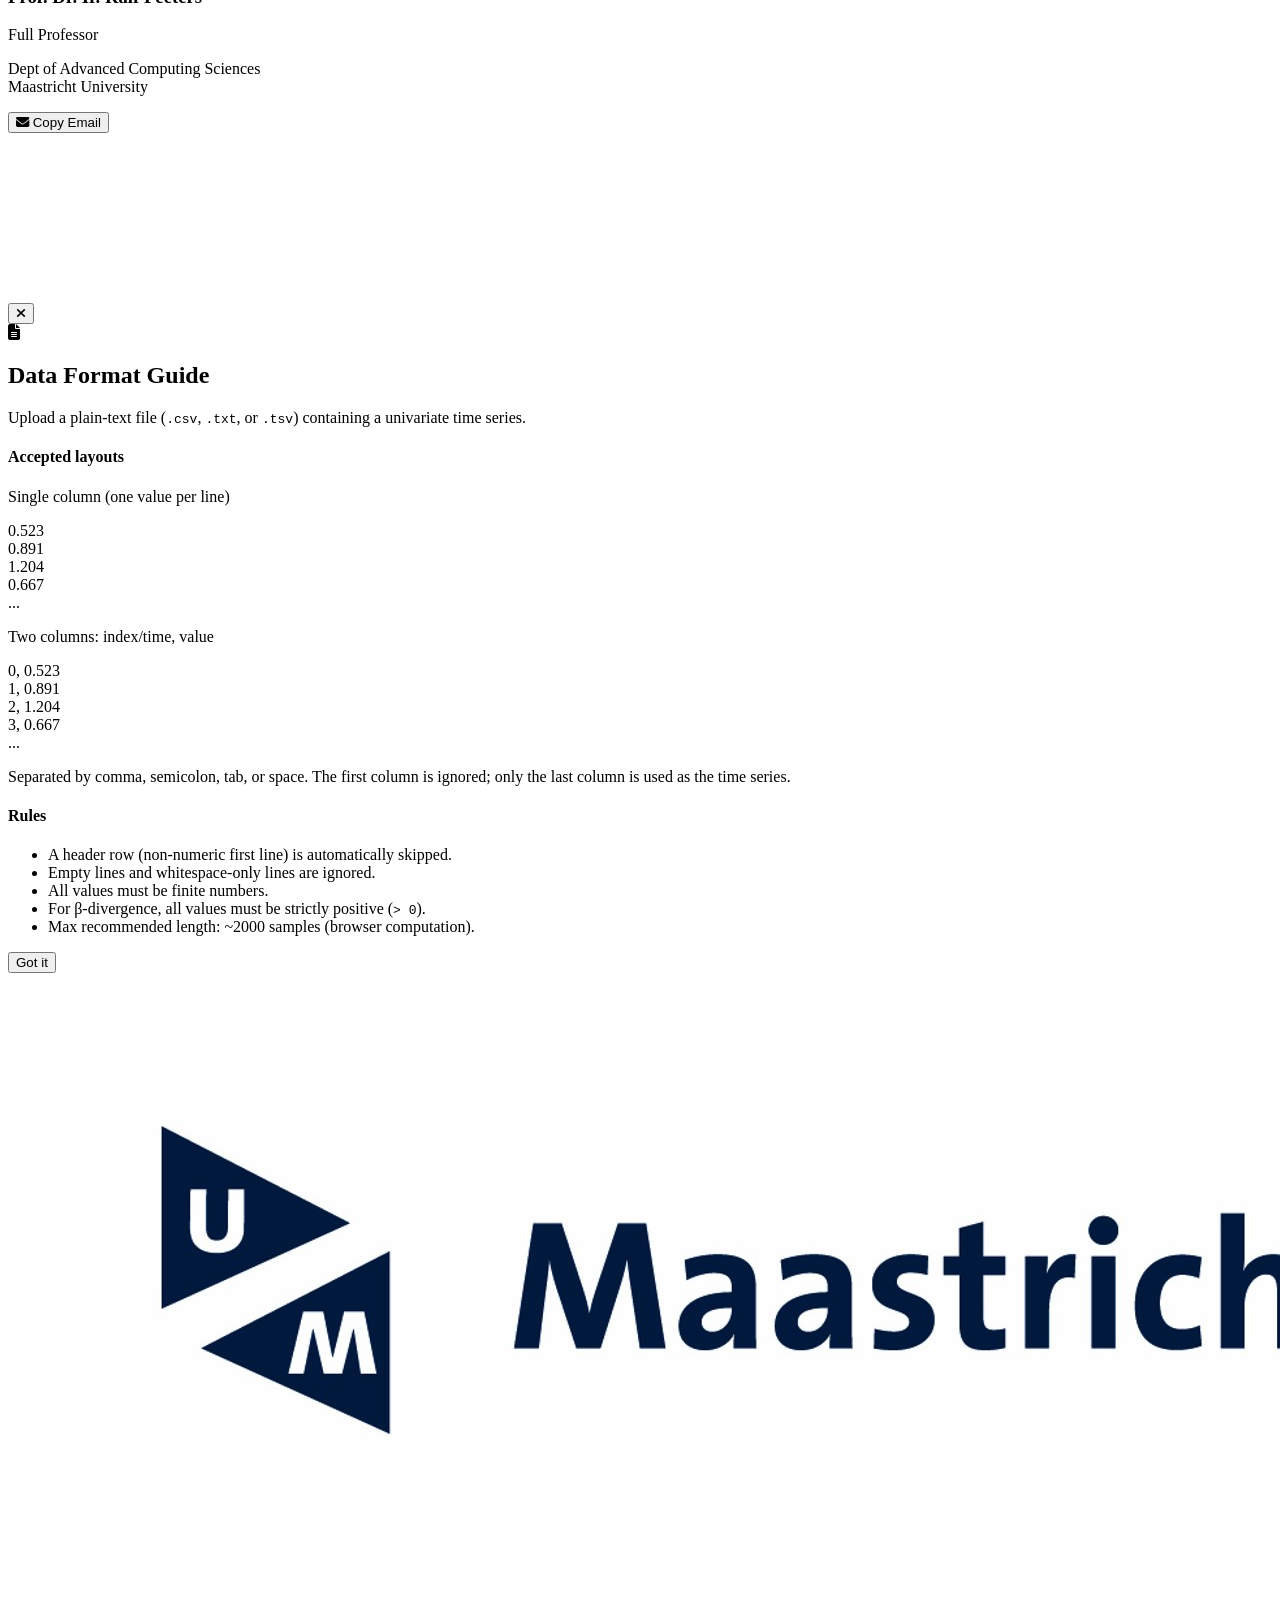
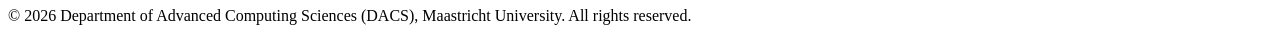
==== commit 73b5de8c: "Add files via upload" ====
--- a/index.html
+++ b/index.html
@@ -1,478 +1,408 @@
-<!DOCTYPE html>
-<html lang="en" class="scroll-smooth">
-<head>
-    <meta charset="UTF-8">
-    <meta name="viewport" content="width=device-width, initial-scale=1.0">
-    <title>DACSβ-RPs</title>
-    <link rel="icon" type="image/png" href="static/recurrence_plot.png">
-    <script src="https://cdn.tailwindcss.com"></script>
-    <script src="https://cdnjs.cloudflare.com/ajax/libs/mathjs/11.8.0/math.min.js"></script>
-    <link href="https://fonts.googleapis.com/css2?family=Inter:wght@400;500;600;700;800&family=Fira+Code:wght@400;500&display=swap" rel="stylesheet">
-    <link rel="stylesheet" href="https://cdnjs.cloudflare.com/ajax/libs/font-awesome/6.4.0/css/all.min.css">
-    
-    <link rel="stylesheet" href="styles.css">
-    
-    <script>
-        tailwind.config = {
-            theme: {
-                extend: {
-                    fontFamily: {
-                        sans: ['Inter', 'sans-serif'],
-                        mono: ['Fira Code', 'monospace'],
-                    }
-                }
-            }
-        }
-    </script>
-</head>
-<body class="bg-slate-50 text-slate-800 antialiased selection:bg-indigo-100 selection:text-indigo-900">
-
-    <nav class="backdrop-blur-xl bg-white/70 border-b border-slate-200/50 sticky top-0 z-50 transition-all duration-300">
-        <div class="max-w-7xl mx-auto px-6 lg:px-8">
-            <div class="flex justify-between h-20">
-                <div class="flex items-center group">
-                    <img src="static/UM_logo.jpg" alt="UM Logo" class="h-10 w-auto mr-4 transition-transform group-hover:scale-105" onerror="this.onerror=null; this.src='https://via.placeholder.com/150x50?text=UM+Logo';">
-                    <span class="hidden md:block font-bold text-lg text-slate-900 tracking-tight border-l border-slate-300 pl-4">Department of Advanced Computing Sciences</span>
-                    <span class="md:hidden font-bold text-lg text-slate-900 tracking-tight border-l border-slate-300 pl-4">DACS</span>
-                </div>
-                
-                <div class="hidden md:flex items-center space-x-8">
-                    <a href="#tool" class="text-sm text-slate-600 hover:text-indigo-600 font-semibold transition-colors">RP Computer</a>
-                    <a href="#resources" class="text-sm text-slate-600 hover:text-indigo-600 font-semibold transition-colors">Packages</a>
-                    <a href="#papers" class="text-sm text-slate-600 hover:text-indigo-600 font-semibold transition-colors">Research</a>
-                    <button onclick="toggleAuthorModal(event)" class="text-sm text-slate-600 hover:text-indigo-600 font-semibold transition-colors">Contact</button>
-                </div>
-
-                <div class="flex items-center md:hidden">
-                    <button onclick="toggleMobileMenu()" class="text-slate-600 hover:text-indigo-600 focus:outline-none transition-colors">
-                        <i class="fa-solid fa-bars text-2xl"></i>
-                    </button>
-                </div>
-            </div>
-        </div>
-
-        <div id="mobile-menu" class="hidden md:hidden bg-white/95 backdrop-blur-xl border-t border-slate-200/50 absolute w-full shadow-lg transition-all duration-300">
-            <div class="flex flex-col px-6 py-4 space-y-4">
-                <a href="#tool" onclick="toggleMobileMenu()" class="block text-base text-slate-700 font-semibold hover:text-indigo-600 transition-colors">RP Computer</a>
-                <a href="#resources" onclick="toggleMobileMenu()" class="block text-base text-slate-700 font-semibold hover:text-indigo-600 transition-colors">Packages</a>
-                <a href="#papers" onclick="toggleMobileMenu()" class="block text-base text-slate-700 font-semibold hover:text-indigo-600 transition-colors">Research</a>
-                <button onclick="toggleAuthorModal(event); toggleMobileMenu()" class="block w-full text-left text-base text-slate-700 font-semibold hover:text-indigo-600 transition-colors">Contact</button>
-            </div>
-        </div>
-    </nav>
-
-        <div class="bg-slate-900 py-20 sm:py-28 border-b border-slate-800">
-            <div class="max-w-4xl mx-auto px-6 lg:px-8 text-center">
-                <p class="text-slate-400 font-semibold tracking-wider uppercase text-xs mb-4">
-                </p>
-
-                <h1 class="text-4xl sm:text-5xl font-extrabold tracking-tight mb-6 text-white leading-tight">
-                    β-Divergence Recurrence Plots
-                </h1>
-
-                <p class="text-lg text-slate-300 leading-relaxed font-normal mb-10">
-                    Methods and tools for the analysis of time series based on β-divergence metric constructions. Includes interactive visualizations, software implementations, and research publications.
-                </p>
-
-                <div class="flex flex-col sm:flex-row justify-center items-center space-y-4 sm:space-y-0 sm:space-x-4">
-                    <a href="#tool" class="w-full sm:w-auto bg-white text-slate-900 px-6 py-3 rounded-lg font-semibold shadow-sm hover:bg-slate-100 transition-colors flex items-center justify-center">
-                        <i class="fa-solid fa-calculator mr-2 text-slate-600"></i> Open RP Computer
-                    </a>
-                    <a href="#papers" class="w-full sm:w-auto border border-slate-600 text-slate-300 px-6 py-3 rounded-lg font-medium hover:bg-slate-800 hover:text-white transition-colors flex items-center justify-center">
-                        <i class="fa-solid fa-book-bookmark mr-2"></i> View Publications
-                    </a>
-                </div>
-            </div>
-        </div>
-
-    <div class="max-w-7xl mx-auto px-6 lg:px-8 py-24">
-        
-        <section id="tool" class="mb-32">
-            <div class="flex items-center mb-10">
-                <div class="w-12 h-12 rounded-xl bg-indigo-100 flex items-center justify-center mr-4">
-                    <i class="fa-solid fa-calculator text-2xl text-indigo-600"></i>
-                </div>
-                <h2 class="text-3xl font-bold text-slate-900 tracking-tight">Interactive RP Computer</h2>
-            </div>
-            
-            <div class="bg-white rounded-3xl shadow-xl shadow-slate-200/50 overflow-hidden ring-1 ring-slate-900/5">
-                <div class="grid grid-cols-1 lg:grid-cols-5">
-                    
-                    <div class="lg:col-span-2 p-8 sm:p-10 bg-slate-50 border-r border-slate-100 flex flex-col justify-center">
-                        <h3 class="text-lg font-bold mb-6 text-slate-800 flex items-center">
-                            <i class="fa-solid fa-sliders text-sm text-slate-400 mr-2"></i> Parameters
-                        </h3>
-                        <div class="space-y-5">
-
-                            <!-- Data source toggle -->
-                            <div>
-                                <label class="block text-sm font-semibold text-slate-700 mb-1.5">Data Source</label>
-                                <div class="source-toggle">
-                                    <button id="src-function" class="active" onclick="setDataSource('function')">
-                                        <i class="fa-solid fa-function mr-1" style="font-size:0.7rem"></i> Function
-                                    </button>
-                                    <button id="src-upload" onclick="setDataSource('upload')">
-                                        <i class="fa-solid fa-file-arrow-up mr-1" style="font-size:0.7rem"></i> Upload Data
-                                    </button>
-                                </div>
-                            </div>
-
-                            <!-- Function input (default visible) -->
-                            <div id="function-input-group">
-                                <label class="block text-sm font-semibold text-slate-700 mb-1.5">Mathematical Function, f(x)</label>
-                                <input type="text" id="function" value="sin(x) + 2" class="font-mono w-full px-4 py-2.5 bg-white border border-slate-200 rounded-xl shadow-sm focus:ring-2 focus:ring-indigo-500/20 focus:border-indigo-500 outline-none transition-all">
-                            </div>
-
-                            <!-- File upload input (hidden by default) -->
-                            <div id="upload-input-group" class="hidden">
-                                <div class="flex items-center justify-between mb-1.5">
-                                    <label class="block text-sm font-semibold text-slate-700">Upload Time Series</label>
-                                    <button onclick="toggleFormatModal()" class="text-xs font-semibold text-indigo-600 hover:text-indigo-800 transition-colors flex items-center">
-                                        <i class="fa-solid fa-circle-info mr-1"></i> Format Guide
-                                    </button>
-                                </div>
-                                <div id="upload-zone" class="upload-zone" onclick="document.getElementById('file-input').click()">
-                                    <input type="file" id="file-input" accept=".csv,.txt,.tsv" class="hidden" onchange="handleFileSelect(event)">
-                                    <div class="icon"><i class="fa-solid fa-cloud-arrow-up"></i></div>
-                                    <div class="label" id="upload-label">Click or drop a file here</div>
-                                    <div class="sublabel" id="upload-sublabel">.csv, .txt, or .tsv</div>
-                                </div>
-                                <div id="file-info" class="hidden mt-2 flex items-center justify-between text-xs">
-                                    <span id="file-info-text" class="text-slate-600 font-medium truncate mr-2"></span>
-                                    <button onclick="clearUploadedFile()" class="text-red-400 hover:text-red-600 transition-colors flex-shrink-0" title="Remove file">
-                                        <i class="fa-solid fa-xmark"></i>
-                                    </button>
-                                </div>
-                            </div>
-
-                            <div class="grid grid-cols-2 gap-4">
-                                <div>
-                                    <label class="block text-sm font-semibold text-slate-700 mb-1.5">Distance Metric</label>
-                                    <select id="metric" onchange="toggleBeta()" class="w-full px-4 py-2.5 bg-white border border-slate-200 rounded-xl shadow-sm focus:ring-2 focus:ring-indigo-500/20 focus:border-indigo-500 outline-none transition-all appearance-none cursor-pointer">
-                                        <option value="beta">β-Divergence</option>
-                                        <option value="euclidean">Euclidean</option>
-                                    </select>
-                                </div>
-                                <div id="beta_group" style="display: block;">
-                                    <label class="block text-sm font-semibold text-slate-700 mb-1.5">Beta value (β)</label>
-                                    <input type="number" id="beta" value="2.0" step="0.1" class="w-full px-4 py-2.5 bg-white border border-slate-200 rounded-xl shadow-sm focus:ring-2 focus:ring-indigo-500/20 focus:border-indigo-500 outline-none transition-all">
-                                </div>
-                            </div>
-
-                            <div class="grid grid-cols-2 gap-4">
-                                <div>
-                                    <label class="block text-sm font-semibold text-slate-700 mb-1.5">Plot Type</label>
-                                    <select id="rp_type" onchange="toggleThresholdInput()" class="w-full px-4 py-2.5 bg-white border border-slate-200 rounded-xl shadow-sm focus:ring-2 focus:ring-indigo-500/20 focus:border-indigo-500 outline-none transition-all appearance-none cursor-pointer">
-                                        <option value="thresholded">Thresholded</option>
-                                        <option value="unthresholded">Unthresholded</option>
-                                    </select>
-                                </div>
-                                <div>
-                                    <label class="block text-sm font-semibold text-slate-700 mb-1.5">Threshold (ε)</label>
-                                    <input type="number" id="threshold" value="0.1" step="0.05" min="0" class="w-full px-4 py-2.5 bg-white border border-slate-200 rounded-xl shadow-sm focus:ring-2 focus:ring-indigo-500/20 focus:border-indigo-500 outline-none transition-all disabled:opacity-50 disabled:bg-slate-100">
-                                </div>
-                            </div>
-                            
-                            <div class="grid grid-cols-2 gap-4">
-                                <div>
-                                    <label class="block text-sm font-semibold text-slate-700 mb-1.5">Embed Dim (m)</label>
-                                    <input type="number" id="embedding_dim" value="1" step="1" min="1" class="w-full px-4 py-2.5 bg-white border border-slate-200 rounded-xl shadow-sm focus:ring-2 focus:ring-indigo-500/20 focus:border-indigo-500 outline-none transition-all">
-                                </div>
-                                <div>
-                                    <label class="block text-sm font-semibold text-slate-700 mb-1.5">Delay (τ)</label>
-                                    <input type="number" id="time_delay" value="1" step="1" min="1" class="w-full px-4 py-2.5 bg-white border border-slate-200 rounded-xl shadow-sm focus:ring-2 focus:ring-indigo-500/20 focus:border-indigo-500 outline-none transition-all">
-                                </div>
-                            </div>
-
-                            <button onclick="calculateRP()" class="w-full mt-6 bg-slate-900 hover:bg-indigo-600 text-white font-semibold py-3.5 px-4 rounded-xl transition duration-300 shadow-md hover:shadow-lg flex justify-center items-center group">
-                                Generate Plot <i class="fa-solid fa-arrow-right ml-2 opacity-50 group-hover:opacity-100 group-hover:translate-x-1 transition-all"></i>
-                            </button>
-                        </div>
-                    </div>
-
-                    <div class="lg:col-span-3 p-8 sm:p-10 flex flex-col items-center justify-center min-h-[400px] bg-white relative">
-                        <div id="placeholder-text" class="absolute inset-8 border-2 border-dashed border-slate-200 rounded-2xl flex flex-col items-center justify-center text-slate-400 bg-slate-50/50">
-                            <i class="fa-solid fa-chart-area text-4xl mb-3 opacity-20"></i>
-                            <p class="text-sm font-medium">Configure parameters and generate plot</p>
-                        </div>
-
-                        <div id="loading" class="hidden z-10 flex-col items-center bg-white/80 backdrop-blur p-6 rounded-2xl">
-                            <div class="loader ease-linear rounded-full border-4 border-t-4 border-slate-200 h-10 w-10 mb-4"></div>
-                            <p class="text-indigo-600 font-semibold text-sm animate-pulse">Computing Matrix...</p>
-                        </div>
-                        
-                        <p id="errorMessage" class="text-red-500 font-semibold mb-6 text-center hidden z-10 bg-red-50 px-4 py-2 rounded-lg text-sm border border-red-100"></p>
-                        
-                        <div class="flex flex-col items-center w-full z-10">
-                            <div class="flex items-center justify-between w-full max-w-[400px] mb-4">
-                                <h4 id="plotTitle" class="text-sm font-bold text-slate-700 font-mono hidden"></h4>
-                                <button id="downloadBtn" onclick="downloadImage()" class="hidden text-slate-400 hover:text-indigo-600 transition-colors" title="Download Plot">
-                                    <i class="fa-solid fa-download text-lg"></i>
-                                </button>
-                            </div>
-                            <img id="result" src="" alt="Recurrence Plot Output" class="w-full max-w-[400px] object-contain border border-slate-200 rounded-lg shadow-sm hidden" style="image-rendering: pixelated;">
-                        </div>
-                    </div>
-                </div>
-            </div>
-        </section>
-
-        <section id="resources" class="mb-32">
-            <div class="flex items-center mb-10">
-                <div class="w-12 h-12 rounded-xl bg-blue-100 flex items-center justify-center mr-4">
-                    <i class="fa-solid fa-box-open text-2xl text-blue-600"></i>
-                </div>
-                <h2 class="text-3xl font-bold text-slate-900 tracking-tight">Software Implementations</h2>
-            </div>
-
-            <div class="grid grid-cols-1 md:grid-cols-2 gap-8">
-                <div class="bg-white rounded-3xl p-8 border border-slate-200 shadow-sm hover:shadow-xl hover:border-orange-200 transition-all duration-300 group flex flex-col relative overflow-hidden">
-                    <div class="absolute top-0 right-0 p-8 opacity-5 group-hover:opacity-10 transition-opacity">
-                        <i class="fa-solid fa-square-root-variable text-8xl text-orange-500"></i>
-                    </div>
-                    <div class="flex items-center mb-6 relative z-10">
-                        <div class="w-10 h-10 rounded-lg bg-orange-50 text-orange-500 flex items-center justify-center mr-4 border border-orange-100">
-                            <i class="fa-solid fa-cube"></i>
-                        </div>
-                        <h3 class="text-xl font-bold text-slate-900">MATLAB Toolbox</h3>
-                    </div>
-                    
-                    <p class="text-slate-600 mb-2 flex-grow relative z-10 text-sm leading-relaxed">
-                        A collection of MATLAB scripts and functions for generating and analyzing β-divergence RPs.
-                    </p>
-                    <p class="text-sm text-gray-500 mb-6 italic relative z-10">
-                        The toolbox can be cited as: [Placeholder for reference]
-                    </p>
-                    
-                    <div class="bg-slate-900 p-4 rounded-xl text-xs font-mono text-emerald-400 mb-6 w-full shadow-inner relative z-10 flex justify-between items-center group/code">
-                        <div><span class="text-slate-500 mr-2">>></span>addpath('um_rp_toolbox')</div>
-                        <button onclick="copyCode('addpath(\'um_rp_toolbox\')', this)" class="text-slate-500 hover:text-emerald-400 transition-colors" title="Copy to clipboard">
-                            <i class="fa-regular fa-copy"></i>
-                        </button>
-                    </div>
-
-                    <a href="#" class="inline-flex items-center text-orange-600 text-sm font-bold hover:text-orange-700 relative z-10">
-                        Download Toolbox <i class="fa-solid fa-arrow-right ml-2 transition-transform group-hover:translate-x-1"></i>
-                    </a>
-                </div>
-
-                <div class="bg-white rounded-3xl p-8 border border-slate-200 shadow-sm hover:shadow-xl hover:border-blue-200 transition-all duration-300 group flex flex-col relative overflow-hidden">
-                    <div class="absolute top-0 right-0 p-8 opacity-5 group-hover:opacity-10 transition-opacity">
-                        <i class="fa-brands fa-python text-8xl text-blue-500"></i>
-                    </div>
-                    <div class="flex items-center mb-6 relative z-10">
-                        <div class="w-10 h-10 rounded-lg bg-blue-50 text-blue-500 flex items-center justify-center mr-4 border border-blue-100">
-                            <i class="fa-brands fa-python"></i>
-                        </div>
-                        <h3 class="text-xl font-bold text-slate-900">Python Package</h3>
-                    </div>
-                    
-                    <p class="text-gray-600 mb-2 flex-grow relative z-10 text-sm leading-relaxed">
-                        This Python package provides an implementation for computing β-divergence RPs.
-                    </p>
-                    <p class="text-sm text-gray-500 mb-6 italic relative z-10">
-                        The package can be cited as: [Placeholder for reference]
-                    </p>
-
-                    <div class="bg-slate-900 p-4 rounded-xl text-xs font-mono text-blue-300 mb-6 w-full shadow-inner relative z-10 flex justify-between items-center group/code">
-                        <div><span class="text-slate-500 mr-2">$</span>pip install um-recurrence-plots</div>
-                        <button onclick="copyCode('pip install um-recurrence-plots', this)" class="text-slate-500 hover:text-blue-300 transition-colors" title="Copy to clipboard">
-                            <i class="fa-regular fa-copy"></i>
-                        </button>
-                    </div>
-
-                    <a href="#" class="inline-flex items-center text-blue-600 text-sm font-bold hover:text-blue-700 relative z-10">
-                        View Documentation <i class="fa-solid fa-arrow-right ml-2 transition-transform group-hover:translate-x-1"></i>
-                    </a>
-                </div>
-            </div>
-        </section>
-
-        <section id="papers" class="mb-16">
-            <div class="flex items-center mb-10">
-                <div class="w-12 h-12 rounded-xl bg-emerald-100 flex items-center justify-center mr-4">
-                    <i class="fa-solid fa-book-bookmark text-2xl text-emerald-600"></i>
-                </div>
-                <h2 class="text-3xl font-bold text-slate-900 tracking-tight">Publications</h2>
-            </div>
-
-            <div class="grid grid-cols-1 md:grid-cols-2 lg:grid-cols-3 gap-6">
-                <div class="bg-white rounded-3xl border border-slate-200 p-6 flex flex-col hover:border-emerald-300 hover:shadow-xl hover:shadow-emerald-100/50 transition-all duration-300 group">
-                    <div class="mb-4 flex items-start justify-between">
-                        <span class="inline-flex items-center px-2.5 py-0.5 rounded-md text-xs font-medium bg-slate-100 text-slate-800">Preprint</span>
-                    </div>
-                    <h3 class="text-base font-bold text-slate-900 mb-3 leading-snug group-hover:text-emerald-700 transition-colors">Beta-Divergence-Based RPs for Time Series Analysis: Properties and Applications</h3>
-                    <p class="text-xs text-slate-400 mb-1">Carlos Martínez, Ralf Peeters, Philippe Dreesen, Martijn Boussé</p>
-                    <p class="text-sm text-slate-500 mb-6 flex-grow"></p>
-                    <div class="mt-auto grid grid-cols-3 gap-2">
-                        <a href="papers/Beta-Divergence-Based_RPs_for_Time_Series.pdf" target="_blank" class="inline-flex items-center justify-center w-full px-2 py-2.5 border border-slate-200 text-xs font-bold rounded-xl text-slate-700 bg-white hover:bg-slate-50 hover:border-slate-300 transition-colors">
-                            <i class="fa-solid fa-file-pdf mr-1 text-red-500"></i> PDF
-                        </a>
-                        <button disabled class="inline-flex items-center justify-center w-full px-2 py-2.5 border border-transparent text-xs font-bold rounded-xl text-white bg-slate-300 cursor-not-allowed">
-                            <i class="fa-brands fa-github mr-1"></i> Code
-                        </button>
-                        <button disabled class="inline-flex items-center justify-center w-full px-2 py-2.5 border border-slate-200 text-xs font-bold rounded-xl text-slate-400 bg-slate-50 cursor-not-allowed">
-                            <i class="fa-solid fa-quote-right mr-1"></i> BibTeX
-                        </button>
-                    </div>
-                </div>
-
-                <div class="bg-white rounded-3xl border border-slate-200 p-6 flex flex-col hover:border-emerald-300 hover:shadow-xl hover:shadow-emerald-100/50 transition-all duration-300 group">
-                    <div class="mb-4 flex items-start justify-between">
-                        <span class="inline-flex items-center px-2.5 py-0.5 rounded-md text-xs font-medium bg-emerald-50 text-emerald-700 border border-emerald-100">EUSIPCO 2025</span>
-                    </div>
-                    <h3 class="text-base font-bold text-slate-900 mb-3 leading-snug group-hover:text-emerald-700 transition-colors">Beta-Divergence-Based Recurrence Plots for Audio Time-Series Analysis</h3>
-                    <p class="text-xs text-slate-400 mb-1">Elena Deckert, Philippe Dreesen, Norbert Marwan, Martijn Boussé</p>
-                    <p class="text-sm text-slate-500 mb-6 flex-grow">Proc. 33rd EUSIPCO, 2025.</p>
-                    <div class="mt-auto grid grid-cols-3 gap-2">
-                        <a href="papers/Beta-Divergence-Based_Recurrence_Plots_for_Audio.pdf" target="_blank" class="inline-flex items-center justify-center w-full px-2 py-2.5 border border-slate-200 text-xs font-bold rounded-xl text-slate-700 bg-white hover:bg-slate-50 hover:border-slate-300 transition-colors">
-                            <i class="fa-solid fa-file-pdf mr-1 text-red-500"></i> PDF
-                        </a>
-                        <a href="https://gitlab.maastrichtuniversity.nl/I6359575/beta-divergence-recurrence-plots/-/tree/main" target="_blank" class="inline-flex items-center justify-center w-full px-2 py-2.5 border border-transparent text-xs font-bold rounded-xl text-white bg-slate-900 hover:bg-slate-800 transition-colors">
-                            <i class="fa-brands fa-gitlab mr-1"></i> Code
-                        </a>
-                        <button onclick="copyBibtex('deckert2025', this)" class="inline-flex items-center justify-center w-full px-2 py-2.5 border border-slate-200 text-xs font-bold rounded-xl text-slate-700 bg-white hover:bg-slate-50 hover:border-slate-300 transition-colors">
-                            <i class="fa-solid fa-quote-right mr-1"></i> BibTeX
-                        </button>
-                    </div>
-                </div>
-
-                <div class="bg-white rounded-3xl border border-slate-200 p-6 flex flex-col hover:border-emerald-300 hover:shadow-xl hover:shadow-emerald-100/50 transition-all duration-300 group">
-                    <div class="mb-4 flex items-start justify-between">
-                        <span class="inline-flex items-center px-2.5 py-0.5 rounded-md text-xs font-medium bg-amber-50 text-amber-700 border border-amber-100">Submitted</span>
-                    </div>
-                    <h3 class="text-base font-bold text-slate-900 mb-3 leading-snug group-hover:text-emerald-700 transition-colors">Beta-Divergence-Based Recurrence Analysis of EEG Signals for Seizure Detection</h3>
-                    <p class="text-xs text-slate-400 mb-1">Filip Polakowski-Karol, Carlos Martínez, Pietro Bonizzi, Joël Karel, Ralf Peeters, Philippe Dreesen, Martijn Boussé</p>
-                    <p class="text-sm text-slate-500 mb-6 flex-grow">Submitted to EUSIPCO, 2026.</p>
-                    <div class="mt-auto grid grid-cols-3 gap-2">
-                        <a href="papers/Beta-Divergence-Based_Recurrence_Analysis_of_EEG.pdf" target="_blank" class="inline-flex items-center justify-center w-full px-2 py-2.5 border border-slate-200 text-xs font-bold rounded-xl text-slate-700 bg-white hover:bg-slate-50 hover:border-slate-300 transition-colors">
-                            <i class="fa-solid fa-file-pdf mr-1 text-red-500"></i> PDF
-                        </a>
-                        <a href="https://github.com/FilipPolakowski/beta_div_recurrence_plots" target="_blank" class="inline-flex items-center justify-center w-full px-2 py-2.5 border border-transparent text-xs font-bold rounded-xl text-white bg-slate-900 hover:bg-slate-800 transition-colors">
-                            <i class="fa-brands fa-github mr-1"></i> Code
-                        </a>
-                        <button onclick="copyBibtex('polakowski2026', this)" class="inline-flex items-center justify-center w-full px-2 py-2.5 border border-slate-200 text-xs font-bold rounded-xl text-slate-700 bg-white hover:bg-slate-50 hover:border-slate-300 transition-colors">
-                            <i class="fa-solid fa-quote-right mr-1"></i> BibTeX
-                        </button>
-                    </div>
-                </div>
-            </div>
-        </section>
-    </div>
-
-    <!-- Author/Contact Modal (unchanged) -->
-    <div id="author-modal" class="hidden fixed inset-0 z-[100] bg-slate-900/50 backdrop-blur-sm overflow-y-auto w-full h-full flex justify-center items-start sm:items-center p-4 sm:p-0" onclick="closeAuthorModal(event)">        <div class="relative bg-white rounded-3xl shadow-2xl w-full max-w-5xl mx-4 my-8 p-8" onclick="event.stopPropagation()">
-            <button onclick="toggleAuthorModal(event)" class="absolute top-6 right-6 text-slate-400 hover:text-slate-900 text-2xl transition-colors">
-                <i class="fa-solid fa-xmark"></i>
-            </button>
-            <h2 class="text-3xl font-bold text-slate-900 mb-8 tracking-tight text-center">Contact</h2>
-            
-            <div class="grid grid-cols-1 md:grid-cols-2 lg:grid-cols-4 gap-6">
-
-                <div class="bg-slate-50 rounded-2xl p-5 border border-slate-200 flex flex-col items-center text-center hover:shadow-md transition-shadow">
-                    <img src="static/carlos_martinez.jpg" alt="Carlos Martínez" class="w-24 h-24 rounded-full object-cover mb-4 shadow-sm" onerror="this.onerror=null; this.src='https://via.placeholder.com/150';">
-                    <h3 class="font-bold text-slate-900">Carlos Martínez</h3>
-                    <p class="text-xs text-indigo-600 font-semibold mb-2">PhD Student</p>
-                    <p class="text-xs text-slate-500 mb-4 flex-grow">Dept of Advanced Computing Sciences<br>Maastricht University</p>
-                    <button onclick="copyObfuscatedEmail('carlos.martinezgarcia', 'maastrichtuniversity.nl', this)" class="text-xs font-medium text-slate-700 bg-white border border-slate-200 hover:bg-slate-100 rounded-lg px-3 py-2 w-full transition-colors flex justify-center items-center">
-                        <i class="fa-solid fa-envelope mr-1"></i> Copy Email
-                    </button>
-                </div>
-
-                <div class="bg-slate-50 rounded-2xl p-5 border border-slate-200 flex flex-col items-center text-center hover:shadow-md transition-shadow">
-                    <img src="static/philippe_dreesen.jpg" alt="Dr. Ir. Philippe Dreesen" class="w-24 h-24 rounded-full object-cover mb-4 shadow-sm" onerror="this.onerror=null; this.src='https://via.placeholder.com/150';">
-                    <h3 class="font-bold text-slate-900">Dr. Ir. Philippe Dreesen</h3>
-                    <p class="text-xs text-indigo-600 font-semibold mb-2">Assistant Professor</p>
-                    <p class="text-xs text-slate-500 mb-4 flex-grow">Dept of Advanced Computing Sciences<br>Maastricht University</p>
-                    <button onclick="copyObfuscatedEmail('philippe.dreesen', 'maastrichtuniversity.nl', this)" class="text-xs font-medium text-slate-700 bg-white border border-slate-200 hover:bg-slate-100 rounded-lg px-3 py-2 w-full transition-colors flex justify-center items-center">
-                        <i class="fa-solid fa-envelope mr-1"></i> Copy Email
-                    </button>
-                </div>
-
-                <div class="bg-slate-50 rounded-2xl p-5 border border-slate-200 flex flex-col items-center text-center hover:shadow-md transition-shadow">
-                    <img src="static/martijn_bousse.jpg" alt="Dr. Ir. Martijn Boussé" class="w-24 h-24 rounded-full object-cover mb-4 shadow-sm" onerror="this.onerror=null; this.src='https://via.placeholder.com/150';">
-                    <h3 class="font-bold text-slate-900">Dr. Ir. Martijn Boussé</h3>
-                    <p class="text-xs text-indigo-600 font-semibold mb-2">Assistant Professor</p>
-                    <p class="text-xs text-slate-500 mb-4 flex-grow">Dept of Advanced Computing Sciences<br>Maastricht University</p>
-                    <button onclick="copyObfuscatedEmail('m.bousse', 'maastrichtuniversity.nl', this)" class="text-xs font-medium text-slate-700 bg-white border border-slate-200 hover:bg-slate-100 rounded-lg px-3 py-2 w-full transition-colors flex justify-center items-center">
-                        <i class="fa-solid fa-envelope mr-1"></i> Copy Email
-                    </button>
-                </div>
-
-                <div class="bg-slate-50 rounded-2xl p-5 border border-slate-200 flex flex-col items-center text-center hover:shadow-md transition-shadow">
-                    <img src="static/ralf_peeters.jpg" alt="Prof. Dr. Ir. Ralf Peeters" class="w-24 h-24 rounded-full object-cover mb-4 shadow-sm" onerror="this.onerror=null; this.src='https://via.placeholder.com/150';">
-                    <h3 class="font-bold text-slate-900">Prof. Dr. Ir. Ralf Peeters</h3>
-                    <p class="text-xs text-indigo-600 font-semibold mb-2">Full Professor</p>
-                    <p class="text-xs text-slate-500 mb-4 flex-grow">Dept of Advanced Computing Sciences<br>Maastricht University</p>
-                    <button onclick="copyObfuscatedEmail('ralf.peeters', 'maastrichtuniversity.nl', this)" class="text-xs font-medium text-slate-700 bg-white border border-slate-200 hover:bg-slate-100 rounded-lg px-3 py-2 w-full transition-colors flex justify-center items-center">
-                        <i class="fa-solid fa-envelope mr-1"></i> Copy Email
-                    </button>
-                </div>
-
-            </div>
-        </div>
-    </div>
-
-    <!-- Format Guide Modal -->
-    <div id="format-modal" class="hidden fixed inset-0 z-[100] bg-slate-900/50 backdrop-blur-sm overflow-y-auto w-full h-full p-4 sm:p-8" onclick="closeFormatModal(event)">
-        <div class="relative bg-white rounded-3xl shadow-2xl w-full max-w-lg mx-auto my-auto p-8" style="margin-top: max(2rem, calc(50vh - 280px));" onclick="event.stopPropagation()">
-            <button onclick="toggleFormatModal()" class="absolute top-5 right-5 text-slate-400 hover:text-slate-900 text-xl transition-colors">
-                <i class="fa-solid fa-xmark"></i>
-            </button>
-            <div class="flex items-center mb-6">
-                <div class="w-10 h-10 rounded-xl bg-indigo-100 flex items-center justify-center mr-3">
-                    <i class="fa-solid fa-file-lines text-indigo-600"></i>
-                </div>
-                <h2 class="text-xl font-bold text-slate-900 tracking-tight">Data Format Guide</h2>
-            </div>
-            
-            <div class="space-y-5 text-sm text-slate-600 leading-relaxed">
-                <p>Upload a plain-text file (<code class="font-mono text-xs bg-slate-100 px-1.5 py-0.5 rounded">.csv</code>, <code class="font-mono text-xs bg-slate-100 px-1.5 py-0.5 rounded">.txt</code>, or <code class="font-mono text-xs bg-slate-100 px-1.5 py-0.5 rounded">.tsv</code>) containing a univariate time series.</p>
-                
-                <div>
-                    <h4 class="font-bold text-slate-800 mb-2">Accepted layouts</h4>
-                    <div class="space-y-3">
-                        <div>
-                            <p class="font-semibold text-slate-700 mb-1">Single column (one value per line)</p>
-                            <div class="bg-slate-900 rounded-lg p-3 font-mono text-xs text-emerald-400">
-                                0.523<br>0.891<br>1.204<br>0.667<br>...
-                            </div>
-                        </div>
-                        <div>
-                            <p class="font-semibold text-slate-700 mb-1">Two columns: index/time, value</p>
-                            <div class="bg-slate-900 rounded-lg p-3 font-mono text-xs text-emerald-400">
-                                0, 0.523<br>1, 0.891<br>2, 1.204<br>3, 0.667<br>...
-                            </div>
-                            <p class="text-xs text-slate-400 mt-1">Separated by comma, semicolon, tab, or space. The first column is ignored; only the last column is used as the time series.</p>
-                        </div>
-                    </div>
-                </div>
-
-                <div>
-                    <h4 class="font-bold text-slate-800 mb-2">Rules</h4>
-                    <ul class="list-disc list-inside space-y-1 text-slate-600">
-                        <li>A header row (non-numeric first line) is automatically skipped.</li>
-                        <li>Empty lines and whitespace-only lines are ignored.</li>
-                        <li>All values must be finite numbers.</li>
-                        <li>For β-divergence, all values must be strictly positive (<code class="font-mono text-xs bg-slate-100 px-1 py-0.5 rounded">> 0</code>).</li>
-                        <li>Max recommended length: ~2000 samples (browser computation).</li>
-                    </ul>
-                </div>
-            </div>
-
-            <button onclick="toggleFormatModal()" class="mt-6 w-full bg-slate-900 hover:bg-indigo-600 text-white font-semibold py-2.5 px-4 rounded-xl transition duration-300 text-sm">
-                Got it
-            </button>
-        </div>
-    </div>
-
-    <footer class="bg-slate-950 text-slate-500 py-12 text-center mt-10 border-t border-slate-800">
-        <div class="max-w-7xl mx-auto px-6 flex flex-col items-center">
-            <img src="static/UM_logo.jpg" alt="UM Logo" class="h-8 w-auto mb-6 opacity-50 grayscale hover:grayscale-0 transition-all" onerror="this.onerror=null; this.style.display='none';">
-            <p class="text-sm">&copy; 2026 Department of Advanced Computing Sciences (DACS), Maastricht University. All rights reserved.</p>
-        </div>
-    </footer>
-
-    <script src="app.js"></script>
-</body>
-</html>
+<!DOCTYPE html>
+<html lang="en" class="scroll-smooth">
+<head>
+    <meta charset="UTF-8">
+    <meta name="viewport" content="width=device-width, initial-scale=1.0">
+    <title>DACSβ-RPs</title>
+    <link rel="icon" type="image/png" href="static/recurrence_plot.png">
+    <script src="https://cdn.tailwindcss.com"></script>
+    <script src="https://cdnjs.cloudflare.com/ajax/libs/mathjs/11.8.0/math.min.js"></script>
+    <link href="https://fonts.googleapis.com/css2?family=Inter:wght@400;500;600;700;800&family=Fira+Code:wght@400;500&display=swap" rel="stylesheet">
+    <link rel="stylesheet" href="https://cdnjs.cloudflare.com/ajax/libs/font-awesome/6.4.0/css/all.min.css">
+    
+    <link rel="stylesheet" href="styles.css">
+    
+    <script>
+        tailwind.config = {
+            theme: {
+                extend: {
+                    fontFamily: {
+                        sans: ['Inter', 'sans-serif'],
+                        mono: ['Fira Code', 'monospace'],
+                    }
+                }
+            }
+        }
+    </script>
+</head>
+<body class="bg-slate-50 text-slate-800 antialiased selection:bg-indigo-100 selection:text-indigo-900">
+
+    <nav class="backdrop-blur-xl bg-white/70 border-b border-slate-200/50 sticky top-0 z-50 transition-all duration-300">
+        <div class="max-w-7xl mx-auto px-6 lg:px-8">
+            <div class="flex justify-between h-20">
+                <div class="flex items-center group">
+                    <img src="static/UM_logo.jpg" alt="UM Logo" class="h-10 w-auto mr-4 transition-transform group-hover:scale-105" onerror="this.onerror=null; this.src='https://via.placeholder.com/150x50?text=UM+Logo';">
+                    <span class="hidden md:block font-bold text-lg text-slate-900 tracking-tight border-l border-slate-300 pl-4">Department of Advanced Computing Sciences</span>
+                    <span class="md:hidden font-bold text-lg text-slate-900 tracking-tight border-l border-slate-300 pl-4">DACS</span>
+                </div>
+                
+                <div class="hidden md:flex items-center space-x-8">
+                    <a href="#tool" class="text-sm text-slate-600 hover:text-indigo-600 font-semibold transition-colors">RP Computer</a>
+                    <a href="#papers" class="text-sm text-slate-600 hover:text-indigo-600 font-semibold transition-colors">Research</a>
+                    <button onclick="toggleAuthorModal(event)" class="text-sm text-slate-600 hover:text-indigo-600 font-semibold transition-colors">Contact</button>
+                </div>
+
+                <div class="flex items-center md:hidden">
+                    <button onclick="toggleMobileMenu()" class="text-slate-600 hover:text-indigo-600 focus:outline-none transition-colors">
+                        <i class="fa-solid fa-bars text-2xl"></i>
+                    </button>
+                </div>
+            </div>
+        </div>
+
+        <div id="mobile-menu" class="hidden md:hidden bg-white/95 backdrop-blur-xl border-t border-slate-200/50 absolute w-full shadow-lg transition-all duration-300">
+            <div class="flex flex-col px-6 py-4 space-y-4">
+                <a href="#tool" onclick="toggleMobileMenu()" class="block text-base text-slate-700 font-semibold hover:text-indigo-600 transition-colors">RP Computer</a>
+                <a href="#papers" onclick="toggleMobileMenu()" class="block text-base text-slate-700 font-semibold hover:text-indigo-600 transition-colors">Research</a>
+                <button onclick="toggleAuthorModal(event); toggleMobileMenu()" class="block w-full text-left text-base text-slate-700 font-semibold hover:text-indigo-600 transition-colors">Contact</button>
+            </div>
+        </div>
+    </nav>
+
+        <div class="bg-slate-900 py-20 sm:py-28 border-b border-slate-800">
+            <div class="max-w-4xl mx-auto px-6 lg:px-8 text-center">
+                <p class="text-slate-400 font-semibold tracking-wider uppercase text-xs mb-4">
+                </p>
+
+                <h1 class="text-4xl sm:text-5xl font-extrabold tracking-tight mb-6 text-white leading-tight">
+                    β-Divergence Recurrence Plots
+                </h1>
+
+                <p class="text-lg text-slate-300 leading-relaxed font-normal mb-10">
+                    Methods and tools for the analysis of time series based on β-divergence metric constructions. Explore interactive visualizations, code repositories, and research publications.
+                </p>
+
+                <div class="flex flex-col sm:flex-row justify-center items-center space-y-4 sm:space-y-0 sm:space-x-4">
+                    <a href="#tool" class="w-full sm:w-auto bg-white text-slate-900 px-6 py-3 rounded-lg font-semibold shadow-sm hover:bg-slate-100 transition-colors flex items-center justify-center">
+                        <i class="fa-solid fa-calculator mr-2 text-slate-600"></i> Open RP Computer
+                    </a>
+                    <a href="#papers" class="w-full sm:w-auto border border-slate-600 text-slate-300 px-6 py-3 rounded-lg font-medium hover:bg-slate-800 hover:text-white transition-colors flex items-center justify-center">
+                        <i class="fa-solid fa-book-bookmark mr-2"></i> View Publications
+                    </a>
+                </div>
+            </div>
+        </div>
+
+    <div class="max-w-7xl mx-auto px-6 lg:px-8 py-24">
+        
+        <section id="tool" class="mb-32">
+            <div class="flex items-center mb-10">
+                <div class="w-12 h-12 rounded-xl bg-indigo-100 flex items-center justify-center mr-4">
+                    <i class="fa-solid fa-calculator text-2xl text-indigo-600"></i>
+                </div>
+                <h2 class="text-3xl font-bold text-slate-900 tracking-tight">Interactive RP Computer</h2>
+            </div>
+            
+            <div class="bg-white rounded-3xl shadow-xl shadow-slate-200/50 overflow-hidden ring-1 ring-slate-900/5">
+                <div class="grid grid-cols-1 lg:grid-cols-5">
+                    
+                    <div class="lg:col-span-2 p-8 sm:p-10 bg-slate-50 border-r border-slate-100 flex flex-col justify-center">
+                        <h3 class="text-lg font-bold mb-6 text-slate-800 flex items-center">
+                            <i class="fa-solid fa-sliders text-sm text-slate-400 mr-2"></i> Parameters
+                        </h3>
+                        <div class="space-y-5">
+
+                            <!-- Data source toggle -->
+                            <div>
+                                <label class="block text-sm font-semibold text-slate-700 mb-1.5">Data Source</label>
+                                <div class="source-toggle">
+                                    <button id="src-function" class="active" onclick="setDataSource('function')">
+                                        <i class="fa-solid fa-function mr-1" style="font-size:0.7rem"></i> Function
+                                    </button>
+                                    <button id="src-upload" onclick="setDataSource('upload')">
+                                        <i class="fa-solid fa-file-arrow-up mr-1" style="font-size:0.7rem"></i> Upload Data
+                                    </button>
+                                </div>
+                            </div>
+
+                            <!-- Function input (default visible) -->
+                            <div id="function-input-group">
+                                <label class="block text-sm font-semibold text-slate-700 mb-1.5">Mathematical Function, f(x)</label>
+                                <input type="text" id="function" value="sin(x) + 2" class="font-mono w-full px-4 py-2.5 bg-white border border-slate-200 rounded-xl shadow-sm focus:ring-2 focus:ring-indigo-500/20 focus:border-indigo-500 outline-none transition-all">
+                                <div class="flex flex-wrap gap-2 mt-2" aria-label="Example functions">
+                                    <button type="button" onclick="setFunctionExample('sin(x) + 2')" class="text-xs font-semibold text-slate-600 bg-white border border-slate-200 hover:border-slate-300 px-2.5 py-1.5 rounded-lg transition-colors">Sine wave</button>
+                                    <button type="button" onclick="setFunctionExample('sin(x) + 0.35*cos(5*x) + 2')" class="text-xs font-semibold text-slate-600 bg-white border border-slate-200 hover:border-slate-300 px-2.5 py-1.5 rounded-lg transition-colors">Two frequencies</button>
+                                    <button type="button" onclick="setFunctionExample('exp(0.3*sin(x))')" class="text-xs font-semibold text-slate-600 bg-white border border-slate-200 hover:border-slate-300 px-2.5 py-1.5 rounded-lg transition-colors">Modulated</button>
+                                </div>
+                            </div>
+
+                            <!-- File upload input (hidden by default) -->
+                            <div id="upload-input-group" class="hidden">
+                                <div class="flex items-center justify-between mb-1.5">
+                                    <label class="block text-sm font-semibold text-slate-700">Upload Time Series</label>
+                                    <button onclick="toggleFormatModal()" class="text-xs font-semibold text-indigo-600 hover:text-indigo-800 transition-colors flex items-center">
+                                        <i class="fa-solid fa-circle-info mr-1"></i> Format Guide
+                                    </button>
+                                </div>
+                                <div id="upload-zone" class="upload-zone" onclick="document.getElementById('file-input').click()">
+                                    <input type="file" id="file-input" accept=".csv,.txt,.tsv" class="hidden" onchange="handleFileSelect(event)">
+                                    <div class="icon"><i class="fa-solid fa-cloud-arrow-up"></i></div>
+                                    <div class="label" id="upload-label">Click or drop a file here</div>
+                                    <div class="sublabel" id="upload-sublabel">.csv, .txt, or .tsv</div>
+                                </div>
+                                <div id="file-info" class="hidden mt-2 flex items-center justify-between text-xs">
+                                    <span id="file-info-text" class="text-slate-600 font-medium truncate mr-2"></span>
+                                    <button onclick="clearUploadedFile()" class="text-red-400 hover:text-red-600 transition-colors flex-shrink-0" title="Remove file">
+                                        <i class="fa-solid fa-xmark"></i>
+                                    </button>
+                                </div>
+                            </div>
+
+                            <div class="grid grid-cols-2 gap-4">
+                                <div>
+                                    <label class="block text-sm font-semibold text-slate-700 mb-1.5">Distance Metric</label>
+                                    <select id="metric" onchange="toggleBeta()" class="w-full px-4 py-2.5 bg-white border border-slate-200 rounded-xl shadow-sm focus:ring-2 focus:ring-indigo-500/20 focus:border-indigo-500 outline-none transition-all appearance-none cursor-pointer">
+                                        <option value="beta">β-Divergence</option>
+                                        <option value="euclidean">Euclidean</option>
+                                    </select>
+                                </div>
+                                <div id="beta_group" style="display: block;">
+                                    <label class="block text-sm font-semibold text-slate-700 mb-1.5">Beta value (β)</label>
+                                    <input type="number" id="beta" value="2.0" step="0.1" class="w-full px-4 py-2.5 bg-white border border-slate-200 rounded-xl shadow-sm focus:ring-2 focus:ring-indigo-500/20 focus:border-indigo-500 outline-none transition-all">
+                                </div>
+                            </div>
+
+                            <div class="grid grid-cols-2 gap-4">
+                                <div>
+                                    <label class="block text-sm font-semibold text-slate-700 mb-1.5">Plot Type</label>
+                                    <select id="rp_type" onchange="toggleThresholdInput()" class="w-full px-4 py-2.5 bg-white border border-slate-200 rounded-xl shadow-sm focus:ring-2 focus:ring-indigo-500/20 focus:border-indigo-500 outline-none transition-all appearance-none cursor-pointer">
+                                        <option value="thresholded">Thresholded</option>
+                                        <option value="unthresholded">Unthresholded</option>
+                                    </select>
+                                </div>
+                                <div>
+                                    <label class="block text-sm font-semibold text-slate-700 mb-1.5">Threshold (ε)</label>
+                                    <input type="number" id="threshold" value="0.1" step="0.05" min="0" class="w-full px-4 py-2.5 bg-white border border-slate-200 rounded-xl shadow-sm focus:ring-2 focus:ring-indigo-500/20 focus:border-indigo-500 outline-none transition-all disabled:opacity-50 disabled:bg-slate-100">
+                                </div>
+                            </div>
+                            
+                            <div class="grid grid-cols-2 gap-4">
+                                <div>
+                                    <label class="block text-sm font-semibold text-slate-700 mb-1.5">Embed Dim (m)</label>
+                                    <input type="number" id="embedding_dim" value="1" step="1" min="1" class="w-full px-4 py-2.5 bg-white border border-slate-200 rounded-xl shadow-sm focus:ring-2 focus:ring-indigo-500/20 focus:border-indigo-500 outline-none transition-all">
+                                </div>
+                                <div>
+                                    <label class="block text-sm font-semibold text-slate-700 mb-1.5">Delay (τ)</label>
+                                    <input type="number" id="time_delay" value="1" step="1" min="1" class="w-full px-4 py-2.5 bg-white border border-slate-200 rounded-xl shadow-sm focus:ring-2 focus:ring-indigo-500/20 focus:border-indigo-500 outline-none transition-all">
+                                </div>
+                            </div>
+
+                            <button onclick="calculateRP()" class="w-full mt-6 bg-slate-900 hover:bg-indigo-600 text-white font-semibold py-3.5 px-4 rounded-xl transition duration-300 shadow-md hover:shadow-lg flex justify-center items-center group">
+                                Generate Plot <i class="fa-solid fa-arrow-right ml-2 opacity-50 group-hover:opacity-100 group-hover:translate-x-1 transition-all"></i>
+                            </button>
+                        </div>
+                    </div>
+
+                    <div class="lg:col-span-3 p-8 sm:p-10 flex flex-col items-center justify-center min-h-[400px] bg-white relative">
+                        <div id="placeholder-text" class="absolute inset-8 border-2 border-dashed border-slate-200 rounded-2xl flex flex-col items-center justify-center text-slate-400 bg-slate-50/50">
+                            <i class="fa-solid fa-chart-area text-4xl mb-3 opacity-20"></i>
+                            <p class="text-sm font-medium">Configure parameters and generate plot</p>
+                        </div>
+
+                        <div id="loading" class="hidden z-10 flex-col items-center bg-white/80 backdrop-blur p-6 rounded-2xl">
+                            <div class="loader ease-linear rounded-full border-4 border-t-4 border-slate-200 h-10 w-10 mb-4"></div>
+                            <p class="text-indigo-600 font-semibold text-sm animate-pulse">Computing Matrix...</p>
+                        </div>
+                        
+                        <p id="errorMessage" class="text-red-500 font-semibold mb-6 text-center hidden z-10 bg-red-50 px-4 py-2 rounded-lg text-sm border border-red-100"></p>
+                        
+                        <div class="flex flex-col items-center w-full z-10">
+                            <div class="flex items-center justify-between w-full max-w-[400px] mb-4">
+                                <h4 id="plotTitle" class="text-sm font-bold text-slate-700 font-mono hidden"></h4>
+                                <button id="downloadBtn" onclick="downloadImage()" class="hidden text-slate-400 hover:text-indigo-600 transition-colors" title="Download Plot">
+                                    <i class="fa-solid fa-download text-lg"></i>
+                                </button>
+                            </div>
+                            <img id="result" src="" alt="Recurrence Plot Output" class="w-full max-w-[400px] object-contain border border-slate-200 rounded-lg shadow-sm hidden" style="image-rendering: pixelated;">
+                        </div>
+                    </div>
+                </div>
+            </div>
+        </section>
+
+        <section id="papers" class="mb-16">
+            <div class="flex items-center mb-10">
+                <div class="w-12 h-12 rounded-xl bg-emerald-100 flex items-center justify-center mr-4">
+                    <i class="fa-solid fa-book-bookmark text-2xl text-emerald-600"></i>
+                </div>
+                <h2 class="text-3xl font-bold text-slate-900 tracking-tight">Publications</h2>
+            </div>
+
+            <div class="grid grid-cols-1 md:grid-cols-2 lg:grid-cols-3 gap-6">
+                <div class="bg-white rounded-3xl border border-slate-200 p-6 flex flex-col hover:border-slate-300 hover:shadow-xl hover:shadow-slate-100/50 transition-all duration-300 group">
+                    <div class="mb-4 flex items-start justify-between">
+                        <span class="inline-flex items-center px-2.5 py-0.5 rounded-md text-xs font-medium bg-slate-100 text-slate-800">Submitted</span>
+                    </div>
+                    <h3 class="text-base font-bold text-slate-900 mb-3 leading-snug group-hover:text-slate-900 transition-colors">Beta-Divergence-Based RPs for Time Series Analysis: Properties and Applications</h3>
+                    <p class="text-xs text-slate-400 mb-1">Carlos Martínez, Ralf Peeters, Philippe Dreesen, Martijn Boussé</p>
+                    <p class="text-sm text-slate-500 mb-6 flex-grow">Submitted.</p>
+                    <div class="mt-auto grid grid-cols-2 gap-2">
+                        <button type="button" disabled class="inline-flex items-center justify-center w-full px-2 py-2.5 border border-slate-200 text-xs font-bold rounded-xl text-slate-400 bg-slate-50 cursor-not-allowed">
+                            <i class="fa-solid fa-arrow-up-right-from-square mr-1"></i> Article
+                        </button>
+                        <button type="button" disabled class="inline-flex items-center justify-center w-full px-2 py-2.5 border border-slate-200 text-xs font-bold rounded-xl text-slate-400 bg-slate-50 cursor-not-allowed">
+                            <i class="fa-solid fa-quote-right mr-1"></i> BibTeX
+                        </button>
+                    </div>
+                </div>
+
+                <div class="bg-white rounded-3xl border border-slate-200 p-6 flex flex-col hover:border-indigo-300 hover:shadow-xl hover:shadow-indigo-100/50 transition-all duration-300 group">
+                    <div class="mb-4 flex items-start justify-between">
+                        <span class="inline-flex items-center px-2.5 py-0.5 rounded-md text-xs font-medium bg-indigo-50 text-indigo-700 border border-indigo-100">EUSIPCO 2026</span>
+                    </div>
+                    <h3 class="text-base font-bold text-slate-900 mb-3 leading-snug group-hover:text-indigo-700 transition-colors">Beta-Divergence-Based Recurrence Analysis of EEG Signals for Seizure Detection</h3>
+                    <p class="text-xs text-slate-400 mb-1">Filip Polakowski-Karol, Carlos Martínez, Pietro Bonizzi, Joël Karel, Ralf Peeters, Philippe Dreesen, Martijn Boussé</p>
+                    <p class="text-sm text-slate-500 mb-6 flex-grow">Proc. 34th EUSIPCO, 2026, pp. 956–960.</p>
+                    <div class="mt-auto grid grid-cols-3 gap-2">
+                        <a href="https://www.eurasip.org/Proceedings/Eusipco/Eusipco2026/pdfs/0000956.pdf" target="_blank" rel="noopener noreferrer" class="inline-flex items-center justify-center w-full px-2 py-2.5 border border-slate-200 text-xs font-bold rounded-xl text-slate-700 bg-white hover:bg-slate-50 hover:border-slate-300 transition-colors">
+                            <i class="fa-solid fa-arrow-up-right-from-square mr-1"></i> Article
+                        </a>
+                        <a href="https://github.com/FilipPolakowski/beta_div_recurrence_plots" target="_blank" rel="noopener noreferrer" class="inline-flex items-center justify-center w-full px-2 py-2.5 border border-transparent text-xs font-bold rounded-xl text-white bg-slate-900 hover:bg-slate-800 transition-colors">
+                            <i class="fa-brands fa-github mr-1"></i> Code
+                        </a>
+                        <button onclick="copyBibtex('polakowski2026', this)" class="inline-flex items-center justify-center w-full px-2 py-2.5 border border-slate-200 text-xs font-bold rounded-xl text-slate-700 bg-white hover:bg-slate-50 hover:border-slate-300 transition-colors">
+                            <i class="fa-solid fa-quote-right mr-1"></i> BibTeX
+                        </button>
+                    </div>
+                </div>
+
+                <div class="bg-white rounded-3xl border border-slate-200 p-6 flex flex-col hover:border-emerald-300 hover:shadow-xl hover:shadow-emerald-100/50 transition-all duration-300 group">
+                    <div class="mb-4 flex items-start justify-between">
+                        <span class="inline-flex items-center px-2.5 py-0.5 rounded-md text-xs font-medium bg-emerald-50 text-emerald-700 border border-emerald-100">EUSIPCO 2025</span>
+                    </div>
+                    <h3 class="text-base font-bold text-slate-900 mb-3 leading-snug group-hover:text-emerald-700 transition-colors">Beta-Divergence-Based Recurrence Plots for Audio Time-Series Analysis</h3>
+                    <p class="text-xs text-slate-400 mb-1">Elena Deckert, Philippe Dreesen, Norbert Marwan, Martijn Boussé</p>
+                    <p class="text-sm text-slate-500 mb-6 flex-grow">Proc. 33rd EUSIPCO, 2025, pp. 291–295.</p>
+                    <div class="mt-auto grid grid-cols-3 gap-2">
+                        <a href="https://ieeexplore.ieee.org/document/11226301" target="_blank" rel="noopener noreferrer" class="inline-flex items-center justify-center w-full px-2 py-2.5 border border-slate-200 text-xs font-bold rounded-xl text-slate-700 bg-white hover:bg-slate-50 hover:border-slate-300 transition-colors">
+                            <i class="fa-solid fa-arrow-up-right-from-square mr-1"></i> Article
+                        </a>
+                        <a href="https://gitlab.maastrichtuniversity.nl/I6359575/beta-divergence-recurrence-plots/-/tree/main" target="_blank" rel="noopener noreferrer" class="inline-flex items-center justify-center w-full px-2 py-2.5 border border-transparent text-xs font-bold rounded-xl text-white bg-slate-900 hover:bg-slate-800 transition-colors">
+                            <i class="fa-brands fa-gitlab mr-1"></i> Code
+                        </a>
+                        <button onclick="copyBibtex('deckert2025', this)" class="inline-flex items-center justify-center w-full px-2 py-2.5 border border-slate-200 text-xs font-bold rounded-xl text-slate-700 bg-white hover:bg-slate-50 hover:border-slate-300 transition-colors">
+                            <i class="fa-solid fa-quote-right mr-1"></i> BibTeX
+                        </button>
+                    </div>
+                </div>
+            </div>
+        </section>
+    </div>
+
+    <!-- Author/Contact Modal (unchanged) -->
+    <div id="author-modal" class="hidden fixed inset-0 z-[100] bg-slate-900/50 backdrop-blur-sm overflow-y-auto w-full h-full flex justify-center items-start sm:items-center p-4 sm:p-0" onclick="closeAuthorModal(event)">        <div class="relative bg-white rounded-3xl shadow-2xl w-full max-w-5xl mx-4 my-8 p-8" onclick="event.stopPropagation()">
+            <button onclick="toggleAuthorModal(event)" class="absolute top-6 right-6 text-slate-400 hover:text-slate-900 text-2xl transition-colors">
+                <i class="fa-solid fa-xmark"></i>
+            </button>
+            <h2 class="text-3xl font-bold text-slate-900 mb-8 tracking-tight text-center">Contact</h2>
+            
+            <div class="grid grid-cols-1 md:grid-cols-2 lg:grid-cols-4 gap-6">
+
+                <div class="bg-slate-50 rounded-2xl p-5 border border-slate-200 flex flex-col items-center text-center hover:shadow-md transition-shadow">
+                    <img src="static/carlos_martinez.jpg" alt="Carlos Martínez" class="w-24 h-24 rounded-full object-cover mb-4 shadow-sm" onerror="this.onerror=null; this.src='https://via.placeholder.com/150';">
+                    <h3 class="font-bold text-slate-900">Carlos Martínez</h3>
+                    <p class="text-xs text-indigo-600 font-semibold mb-2">PhD Student</p>
+                    <p class="text-xs text-slate-500 mb-4 flex-grow">Dept of Advanced Computing Sciences<br>Maastricht University</p>
+                    <button onclick="copyObfuscatedEmail('carlos.martinezgarcia', 'maastrichtuniversity.nl', this)" class="text-xs font-medium text-slate-700 bg-white border border-slate-200 hover:bg-slate-100 rounded-lg px-3 py-2 w-full transition-colors flex justify-center items-center">
+                        <i class="fa-solid fa-envelope mr-1"></i> Copy Email
+                    </button>
+                </div>
+
+                <div class="bg-slate-50 rounded-2xl p-5 border border-slate-200 flex flex-col items-center text-center hover:shadow-md transition-shadow">
+                    <img src="static/philippe_dreesen.jpg" alt="Dr. Ir. Philippe Dreesen" class="w-24 h-24 rounded-full object-cover mb-4 shadow-sm" onerror="this.onerror=null; this.src='https://via.placeholder.com/150';">
+                    <h3 class="font-bold text-slate-900">Dr. Ir. Philippe Dreesen</h3>
+                    <p class="text-xs text-indigo-600 font-semibold mb-2">Assistant Professor</p>
+                    <p class="text-xs text-slate-500 mb-4 flex-grow">Dept of Advanced Computing Sciences<br>Maastricht University</p>
+                    <button onclick="copyObfuscatedEmail('philippe.dreesen', 'maastrichtuniversity.nl', this)" class="text-xs font-medium text-slate-700 bg-white border border-slate-200 hover:bg-slate-100 rounded-lg px-3 py-2 w-full transition-colors flex justify-center items-center">
+                        <i class="fa-solid fa-envelope mr-1"></i> Copy Email
+                    </button>
+                </div>
+
+                <div class="bg-slate-50 rounded-2xl p-5 border border-slate-200 flex flex-col items-center text-center hover:shadow-md transition-shadow">
+                    <img src="static/martijn_bousse.jpg" alt="Dr. Ir. Martijn Boussé" class="w-24 h-24 rounded-full object-cover mb-4 shadow-sm" onerror="this.onerror=null; this.src='https://via.placeholder.com/150';">
+                    <h3 class="font-bold text-slate-900">Dr. Ir. Martijn Boussé</h3>
+                    <p class="text-xs text-indigo-600 font-semibold mb-2">Assistant Professor</p>
+                    <p class="text-xs text-slate-500 mb-4 flex-grow">Dept of Advanced Computing Sciences<br>Maastricht University</p>
+                    <button onclick="copyObfuscatedEmail('m.bousse', 'maastrichtuniversity.nl', this)" class="text-xs font-medium text-slate-700 bg-white border border-slate-200 hover:bg-slate-100 rounded-lg px-3 py-2 w-full transition-colors flex justify-center items-center">
+                        <i class="fa-solid fa-envelope mr-1"></i> Copy Email
+                    </button>
+                </div>
+
+                <div class="bg-slate-50 rounded-2xl p-5 border border-slate-200 flex flex-col items-center text-center hover:shadow-md transition-shadow">
+                    <img src="static/ralf_peeters.jpg" alt="Prof. Dr. Ir. Ralf Peeters" class="w-24 h-24 rounded-full object-cover mb-4 shadow-sm" onerror="this.onerror=null; this.src='https://via.placeholder.com/150';">
+                    <h3 class="font-bold text-slate-900">Prof. Dr. Ir. Ralf Peeters</h3>
+                    <p class="text-xs text-indigo-600 font-semibold mb-2">Full Professor</p>
+                    <p class="text-xs text-slate-500 mb-4 flex-grow">Dept of Advanced Computing Sciences<br>Maastricht University</p>
+                    <button onclick="copyObfuscatedEmail('ralf.peeters', 'maastrichtuniversity.nl', this)" class="text-xs font-medium text-slate-700 bg-white border border-slate-200 hover:bg-slate-100 rounded-lg px-3 py-2 w-full transition-colors flex justify-center items-center">
+                        <i class="fa-solid fa-envelope mr-1"></i> Copy Email
+                    </button>
+                </div>
+
+            </div>
+        </div>
+    </div>
+
+    <!-- Format Guide Modal -->
+    <div id="format-modal" class="hidden fixed inset-0 z-[100] bg-slate-900/50 backdrop-blur-sm overflow-y-auto w-full h-full p-4 sm:p-8" onclick="closeFormatModal(event)">
+        <div class="relative bg-white rounded-3xl shadow-2xl w-full max-w-lg mx-auto my-auto p-8" style="margin-top: max(2rem, calc(50vh - 280px));" onclick="event.stopPropagation()">
+            <button onclick="toggleFormatModal()" class="absolute top-5 right-5 text-slate-400 hover:text-slate-900 text-xl transition-colors">
+                <i class="fa-solid fa-xmark"></i>
+            </button>
+            <div class="flex items-center mb-6">
+                <div class="w-10 h-10 rounded-xl bg-indigo-100 flex items-center justify-center mr-3">
+                    <i class="fa-solid fa-file-lines text-indigo-600"></i>
+                </div>
+                <h2 class="text-xl font-bold text-slate-900 tracking-tight">Data Format Guide</h2>
+            </div>
+            
+            <div class="space-y-5 text-sm text-slate-600 leading-relaxed">
+                <p>Upload a plain-text file (<code class="font-mono text-xs bg-slate-100 px-1.5 py-0.5 rounded">.csv</code>, <code class="font-mono text-xs bg-slate-100 px-1.5 py-0.5 rounded">.txt</code>, or <code class="font-mono text-xs bg-slate-100 px-1.5 py-0.5 rounded">.tsv</code>) containing a univariate time series.</p>
+                
+                <div>
+                    <h4 class="font-bold text-slate-800 mb-2">Accepted layouts</h4>
+                    <div class="space-y-3">
+                        <div>
+                            <p class="font-semibold text-slate-700 mb-1">Single column (one value per line)</p>
+                            <div class="bg-slate-900 rounded-lg p-3 font-mono text-xs text-emerald-400">
+                                0.523<br>0.891<br>1.204<br>0.667<br>...
+                            </div>
+                        </div>
+                        <div>
+                            <p class="font-semibold text-slate-700 mb-1">Two columns: index/time, value</p>
+                            <div class="bg-slate-900 rounded-lg p-3 font-mono text-xs text-emerald-400">
+                                0, 0.523<br>1, 0.891<br>2, 1.204<br>3, 0.667<br>...
+                            </div>
+                            <p class="text-xs text-slate-400 mt-1">Separated by comma, semicolon, tab, or space. The first column is ignored; only the last column is used as the time series.</p>
+                        </div>
+                    </div>
+                </div>
+
+                <div>
+                    <h4 class="font-bold text-slate-800 mb-2">Rules</h4>
+                    <ul class="list-disc list-inside space-y-1 text-slate-600">
+                        <li>A header row (non-numeric first line) is automatically skipped.</li>
+                        <li>Empty lines and whitespace-only lines are ignored.</li>
+                        <li>All values must be finite numbers.</li>
+                        <li>For β-divergence, all values must be strictly positive (<code class="font-mono text-xs bg-slate-100 px-1 py-0.5 rounded">> 0</code>).</li>
+                        <li>Max recommended length: ~2000 samples (browser computation).</li>
+                    </ul>
+                </div>
+            </div>
+
+            <button onclick="toggleFormatModal()" class="mt-6 w-full bg-slate-900 hover:bg-indigo-600 text-white font-semibold py-2.5 px-4 rounded-xl transition duration-300 text-sm">
+                Got it
+            </button>
+        </div>
+    </div>
+
+    <footer class="bg-slate-950 text-slate-500 py-12 text-center mt-10 border-t border-slate-800">
+        <div class="max-w-7xl mx-auto px-6 flex flex-col items-center">
+            <img src="static/UM_logo.jpg" alt="UM Logo" class="h-8 w-auto mb-6 opacity-50 grayscale hover:grayscale-0 transition-all" onerror="this.onerror=null; this.style.display='none';">
+            <p class="text-sm">&copy; 2026 Department of Advanced Computing Sciences (DACS), Maastricht University. All rights reserved.</p>
+        </div>
+    </footer>
+
+    <script src="app.js"></script>
+</body>
+</html>
+
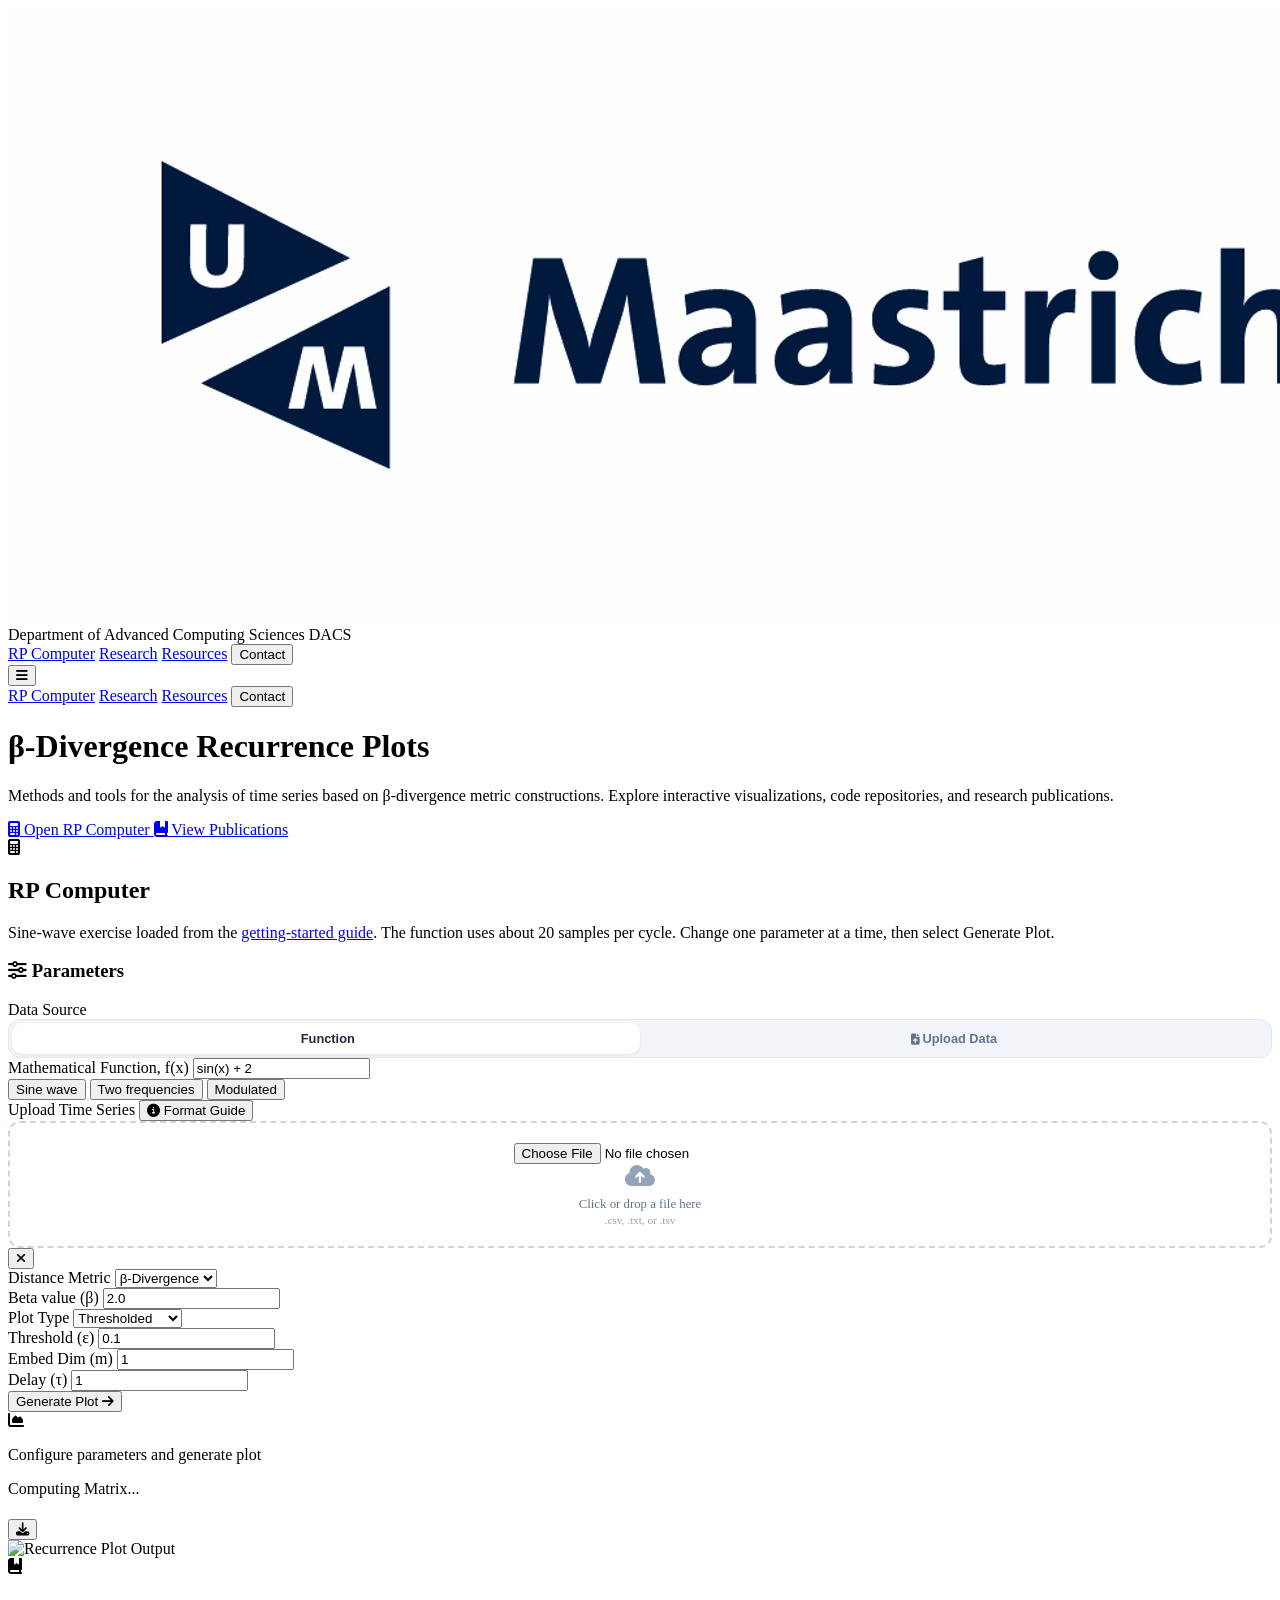
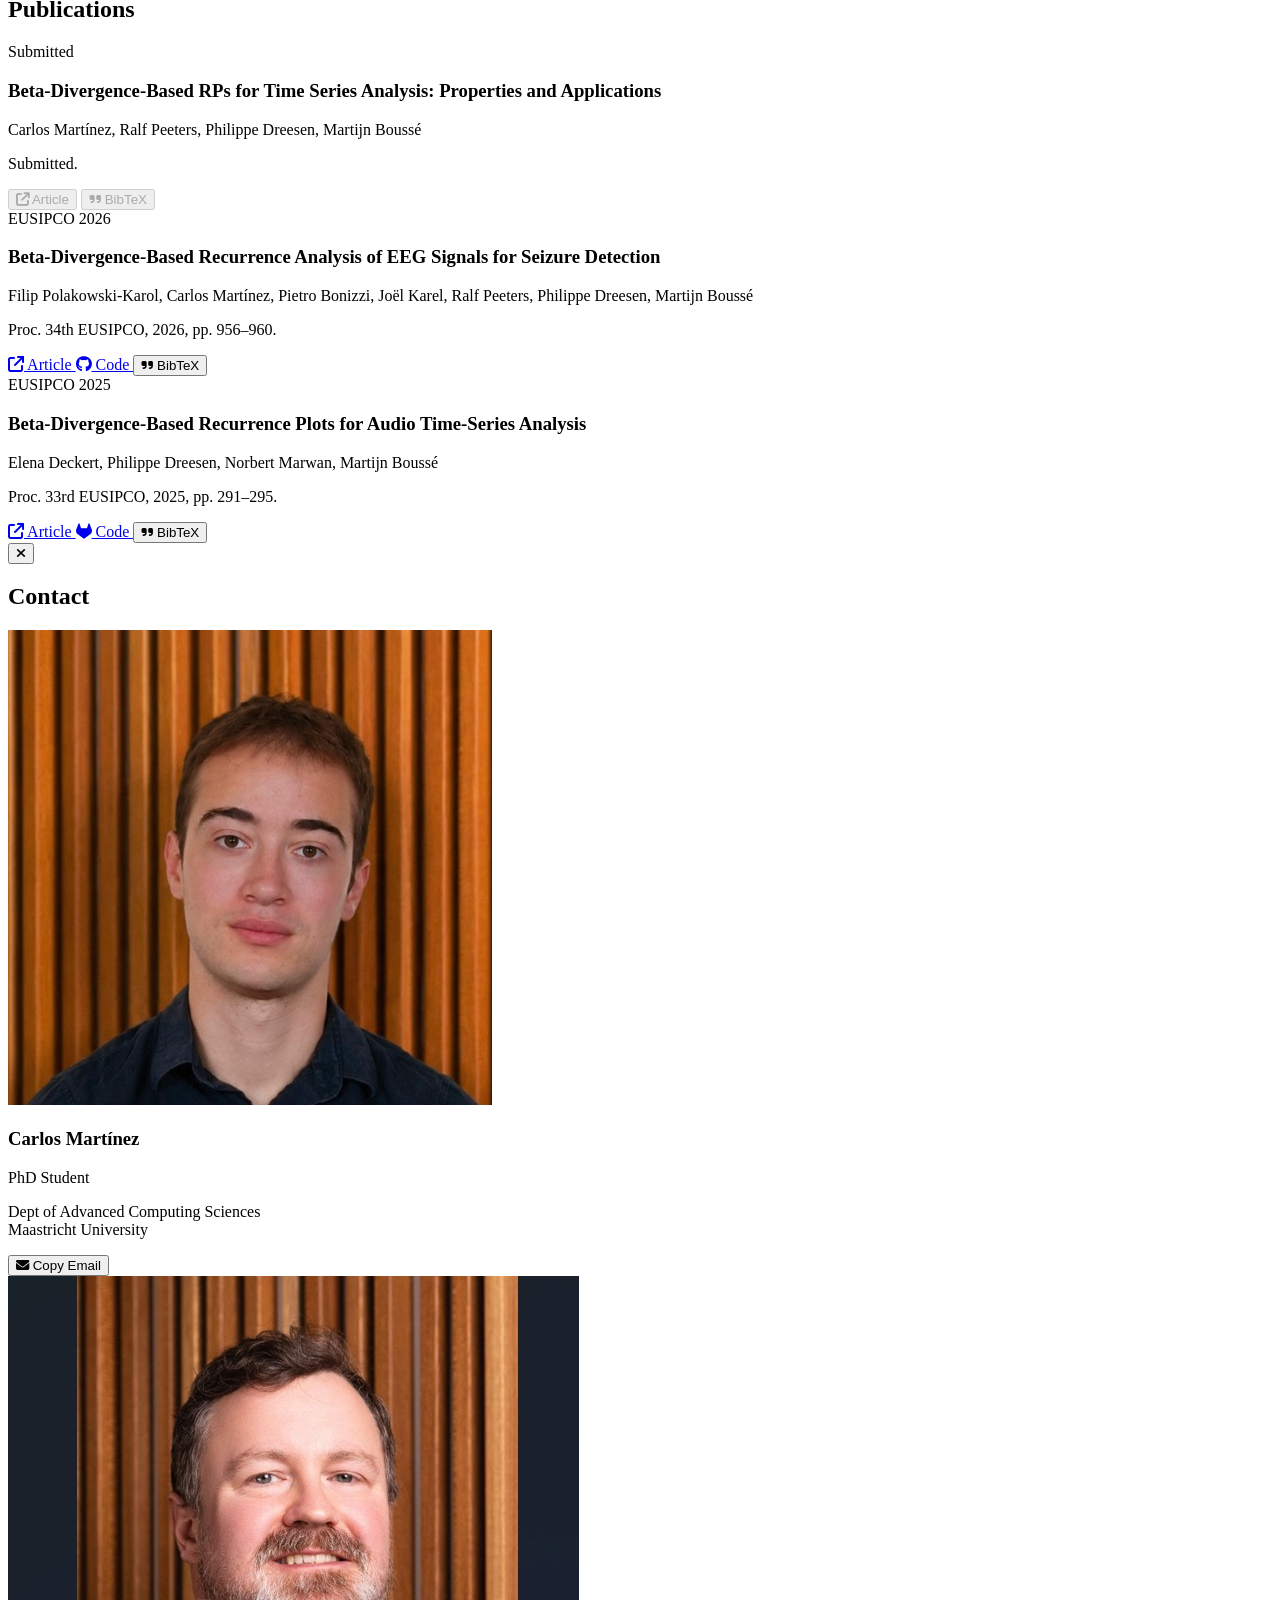
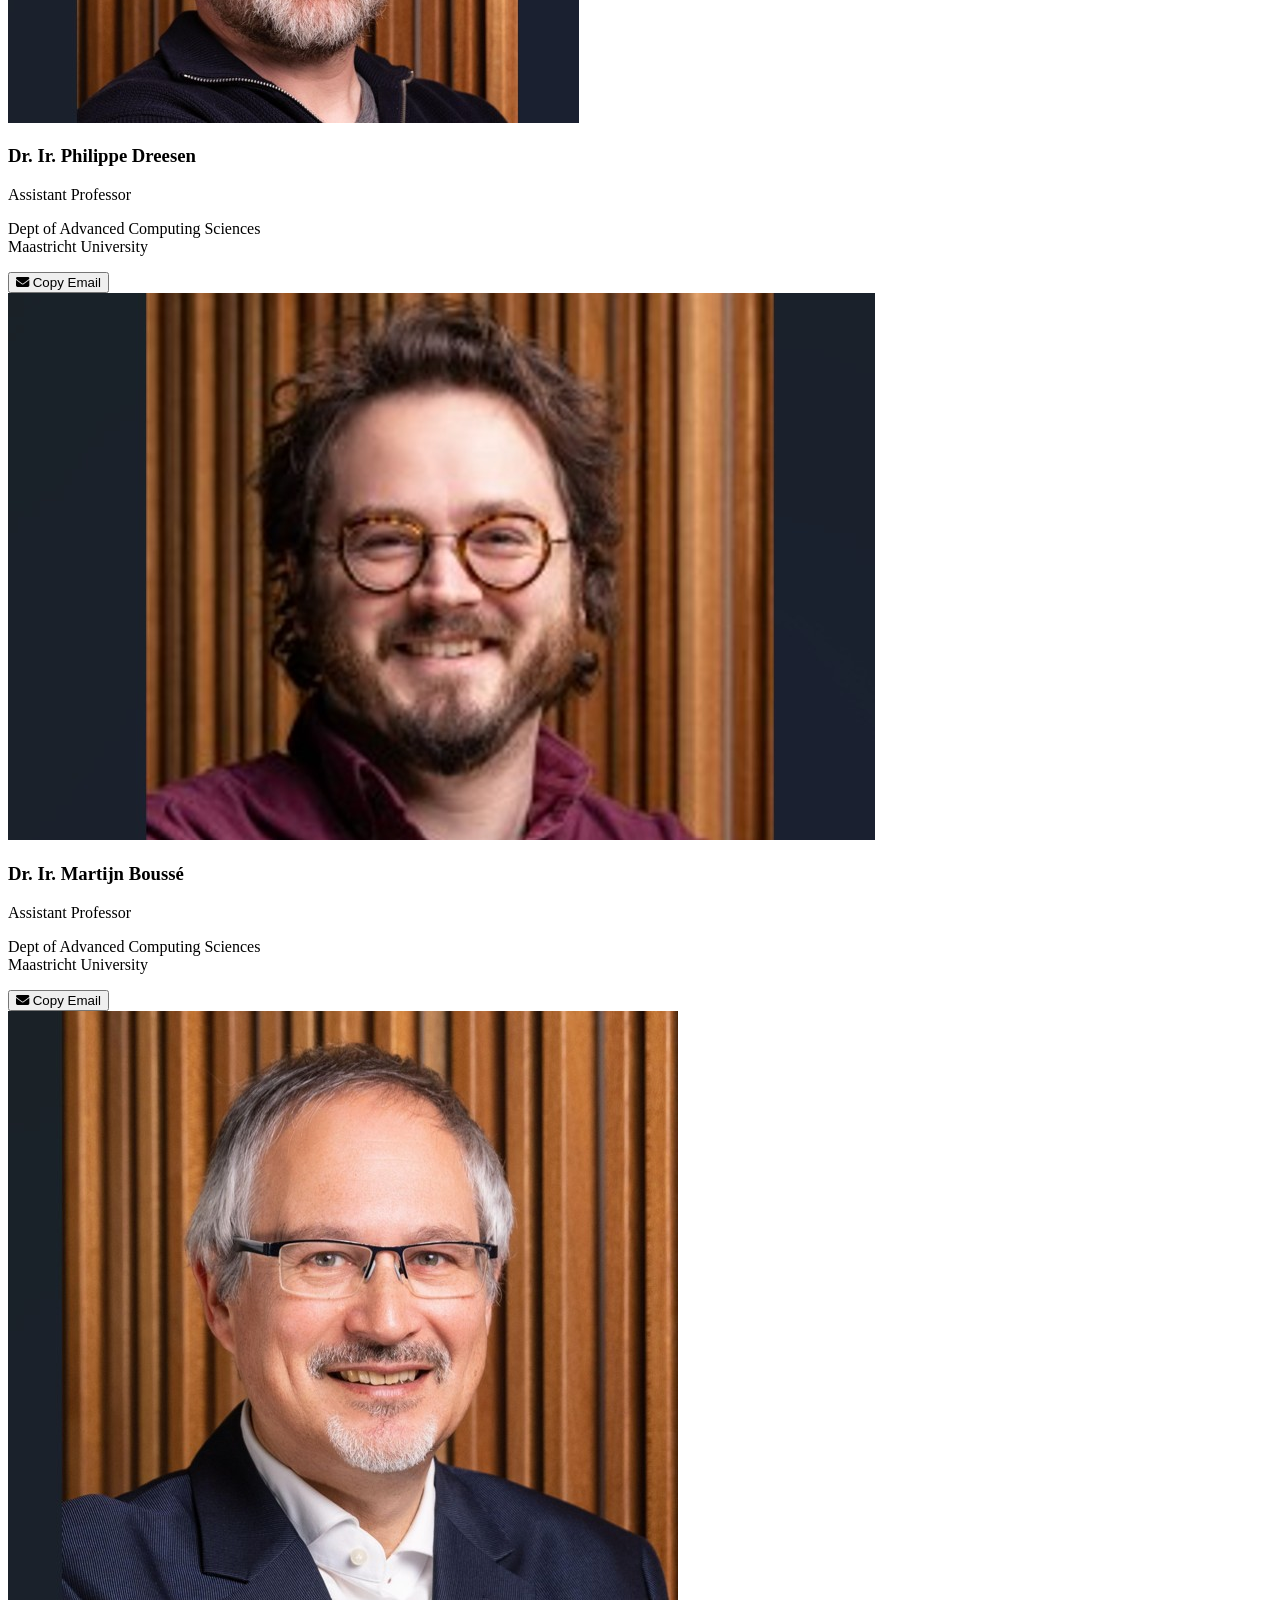
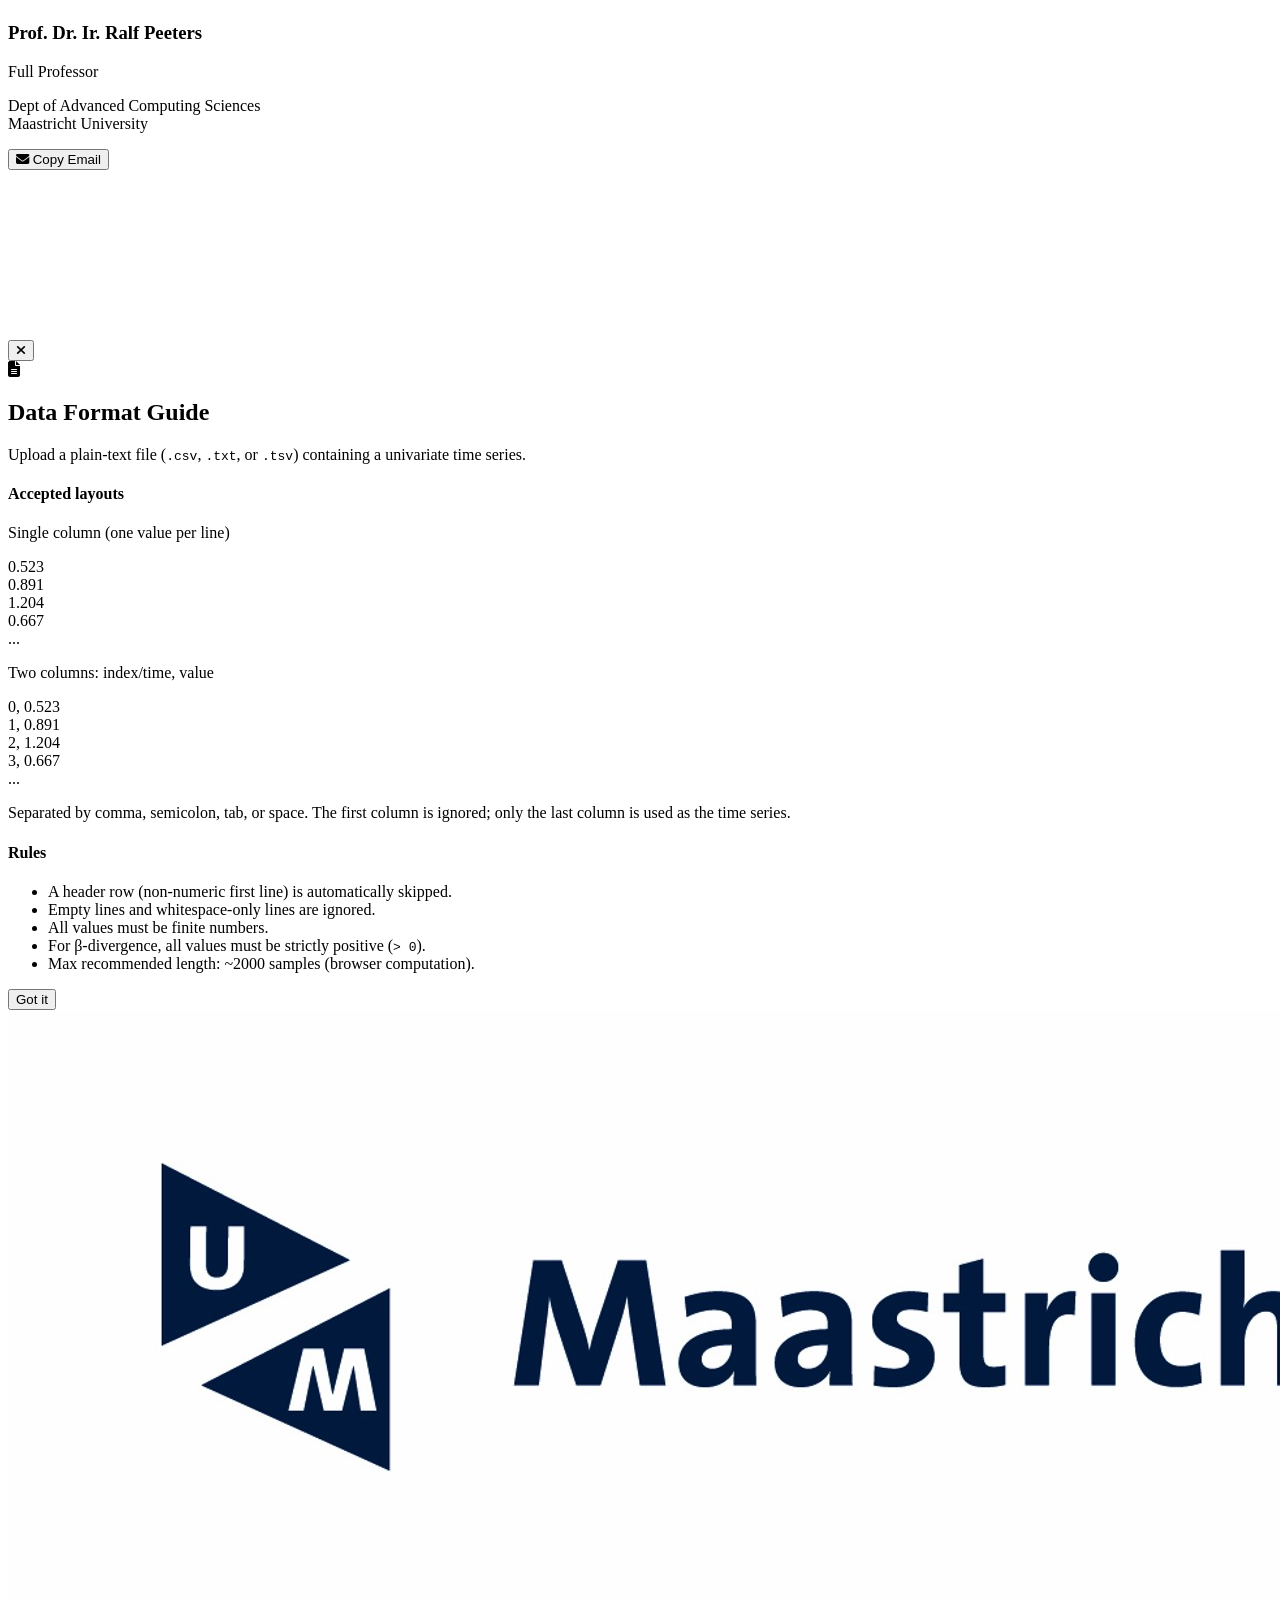
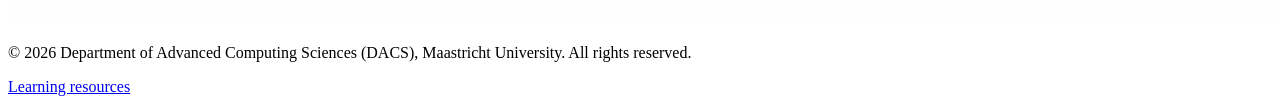
==== commit 2a67ec93: "Add files via upload" ====
--- a/index.html
+++ b/index.html
@@ -32,18 +32,19 @@
             <div class="flex justify-between h-20">
                 <div class="flex items-center group">
                     <img src="static/UM_logo.jpg" alt="UM Logo" class="h-10 w-auto mr-4 transition-transform group-hover:scale-105" onerror="this.onerror=null; this.src='https://via.placeholder.com/150x50?text=UM+Logo';">
-                    <span class="hidden md:block font-bold text-lg text-slate-900 tracking-tight border-l border-slate-300 pl-4">Department of Advanced Computing Sciences</span>
-                    <span class="md:hidden font-bold text-lg text-slate-900 tracking-tight border-l border-slate-300 pl-4">DACS</span>
+                    <span class="hidden xl:block font-bold text-lg text-slate-900 tracking-tight border-l border-slate-300 pl-4">Department of Advanced Computing Sciences</span>
+                    <span class="xl:hidden font-bold text-lg text-slate-900 tracking-tight border-l border-slate-300 pl-4">DACS</span>
                 </div>
                 
                 <div class="hidden md:flex items-center space-x-8">
                     <a href="#tool" class="text-sm text-slate-600 hover:text-indigo-600 font-semibold transition-colors">RP Computer</a>
                     <a href="#papers" class="text-sm text-slate-600 hover:text-indigo-600 font-semibold transition-colors">Research</a>
+                    <a href="resources.html" class="text-sm text-slate-500 hover:text-indigo-600 font-medium transition-colors">Resources</a>
                     <button onclick="toggleAuthorModal(event)" class="text-sm text-slate-600 hover:text-indigo-600 font-semibold transition-colors">Contact</button>
                 </div>
 
                 <div class="flex items-center md:hidden">
-                    <button onclick="toggleMobileMenu()" class="text-slate-600 hover:text-indigo-600 focus:outline-none transition-colors">
+                    <button onclick="toggleMobileMenu()" aria-label="Toggle navigation" class="text-slate-600 hover:text-indigo-600 focus:outline-none transition-colors">
                         <i class="fa-solid fa-bars text-2xl"></i>
                     </button>
                 </div>
@@ -54,6 +55,7 @@
             <div class="flex flex-col px-6 py-4 space-y-4">
                 <a href="#tool" onclick="toggleMobileMenu()" class="block text-base text-slate-700 font-semibold hover:text-indigo-600 transition-colors">RP Computer</a>
                 <a href="#papers" onclick="toggleMobileMenu()" class="block text-base text-slate-700 font-semibold hover:text-indigo-600 transition-colors">Research</a>
+                <a href="resources.html" class="block text-base text-slate-600 font-medium hover:text-indigo-600 transition-colors">Resources</a>
                 <button onclick="toggleAuthorModal(event); toggleMobileMenu()" class="block w-full text-left text-base text-slate-700 font-semibold hover:text-indigo-600 transition-colors">Contact</button>
             </div>
         </div>
@@ -90,9 +92,10 @@
                 <div class="w-12 h-12 rounded-xl bg-indigo-100 flex items-center justify-center mr-4">
                     <i class="fa-solid fa-calculator text-2xl text-indigo-600"></i>
                 </div>
-                <h2 class="text-3xl font-bold text-slate-900 tracking-tight">Interactive RP Computer</h2>
+                <h2 class="text-3xl font-bold text-slate-900 tracking-tight">RP Computer</h2>
             </div>
             
+            <p id="guide-preset-note" class="hidden mb-6 text-sm text-slate-600" role="status">Sine-wave exercise loaded from the <a href="resources.html#threshold" class="text-indigo-600 underline">getting-started guide</a>. The function uses about 20 samples per cycle. Change one parameter at a time, then select Generate Plot.</p>
             <div class="bg-white rounded-3xl shadow-xl shadow-slate-200/50 overflow-hidden ring-1 ring-slate-900/5">
                 <div class="grid grid-cols-1 lg:grid-cols-5">
                     
@@ -102,7 +105,6 @@
                         </h3>
                         <div class="space-y-5">
 
-                            <!-- Data source toggle -->
                             <div>
                                 <label class="block text-sm font-semibold text-slate-700 mb-1.5">Data Source</label>
                                 <div class="source-toggle">
@@ -115,7 +117,6 @@
                                 </div>
                             </div>
 
-                            <!-- Function input (default visible) -->
                             <div id="function-input-group">
                                 <label class="block text-sm font-semibold text-slate-700 mb-1.5">Mathematical Function, f(x)</label>
                                 <input type="text" id="function" value="sin(x) + 2" class="font-mono w-full px-4 py-2.5 bg-white border border-slate-200 rounded-xl shadow-sm focus:ring-2 focus:ring-indigo-500/20 focus:border-indigo-500 outline-none transition-all">
@@ -126,7 +127,6 @@
                                 </div>
                             </div>
 
-                            <!-- File upload input (hidden by default) -->
                             <div id="upload-input-group" class="hidden">
                                 <div class="flex items-center justify-between mb-1.5">
                                     <label class="block text-sm font-semibold text-slate-700">Upload Time Series</label>
@@ -289,7 +289,6 @@
         </section>
     </div>
 
-    <!-- Author/Contact Modal (unchanged) -->
     <div id="author-modal" class="hidden fixed inset-0 z-[100] bg-slate-900/50 backdrop-blur-sm overflow-y-auto w-full h-full flex justify-center items-start sm:items-center p-4 sm:p-0" onclick="closeAuthorModal(event)">        <div class="relative bg-white rounded-3xl shadow-2xl w-full max-w-5xl mx-4 my-8 p-8" onclick="event.stopPropagation()">
             <button onclick="toggleAuthorModal(event)" class="absolute top-6 right-6 text-slate-400 hover:text-slate-900 text-2xl transition-colors">
                 <i class="fa-solid fa-xmark"></i>
@@ -342,7 +341,6 @@
         </div>
     </div>
 
-    <!-- Format Guide Modal -->
     <div id="format-modal" class="hidden fixed inset-0 z-[100] bg-slate-900/50 backdrop-blur-sm overflow-y-auto w-full h-full p-4 sm:p-8" onclick="closeFormatModal(event)">
         <div class="relative bg-white rounded-3xl shadow-2xl w-full max-w-lg mx-auto my-auto p-8" style="margin-top: max(2rem, calc(50vh - 280px));" onclick="event.stopPropagation()">
             <button onclick="toggleFormatModal()" class="absolute top-5 right-5 text-slate-400 hover:text-slate-900 text-xl transition-colors">
@@ -399,6 +397,7 @@
         <div class="max-w-7xl mx-auto px-6 flex flex-col items-center">
             <img src="static/UM_logo.jpg" alt="UM Logo" class="h-8 w-auto mb-6 opacity-50 grayscale hover:grayscale-0 transition-all" onerror="this.onerror=null; this.style.display='none';">
             <p class="text-sm">&copy; 2026 Department of Advanced Computing Sciences (DACS), Maastricht University. All rights reserved.</p>
+            <a href="resources.html" class="mt-4 text-sm text-slate-400 hover:text-white transition-colors">Learning resources</a>
         </div>
     </footer>
 
--- a/styles.css
+++ b/styles.css
@@ -14,7 +14,6 @@
     background-size: 24px 24px;
 }
 
-/* Data source toggle */
 .source-toggle {
     display: flex;
     background: #f1f5f9;
@@ -42,7 +41,6 @@
     box-shadow: 0 1px 3px rgba(0,0,0,0.08);
 }
 
-/* File upload drop zone */
 .upload-zone {
     border: 2px dashed #cbd5e1;
     border-radius: 0.75rem;
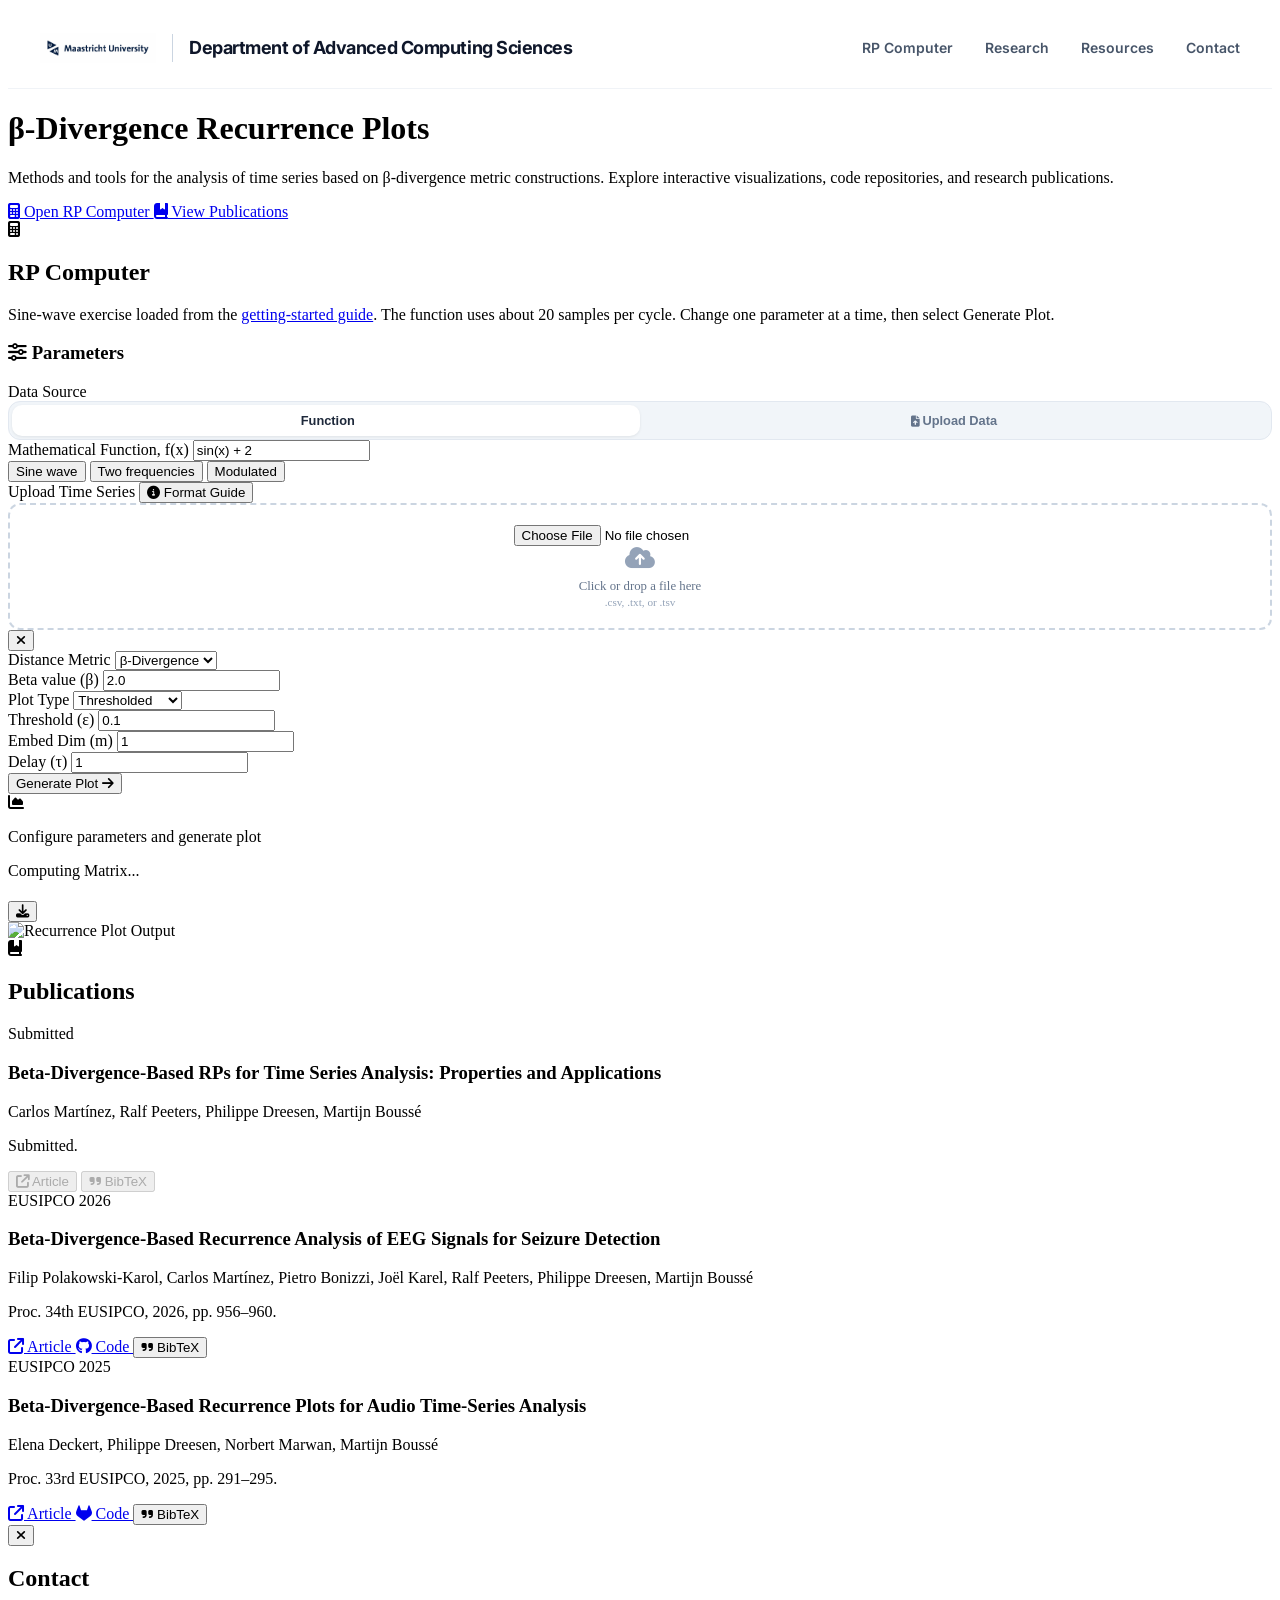
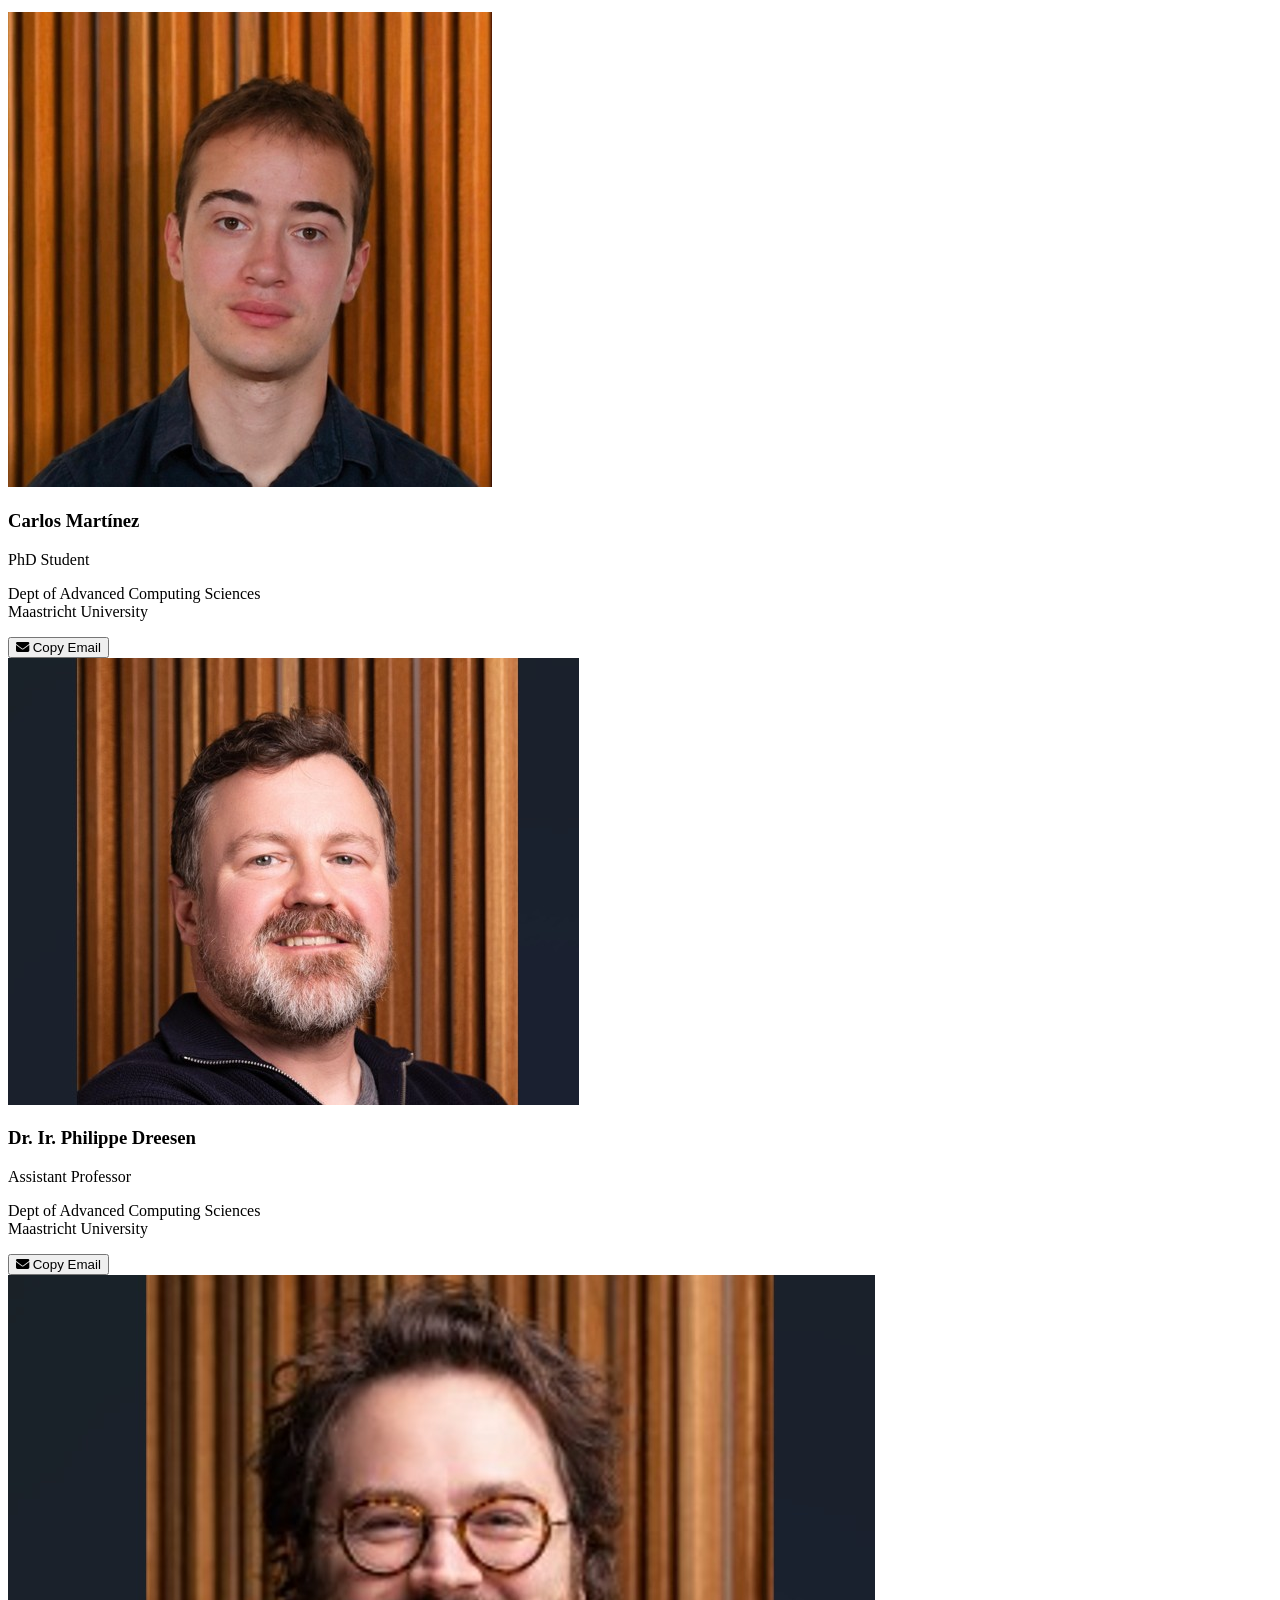
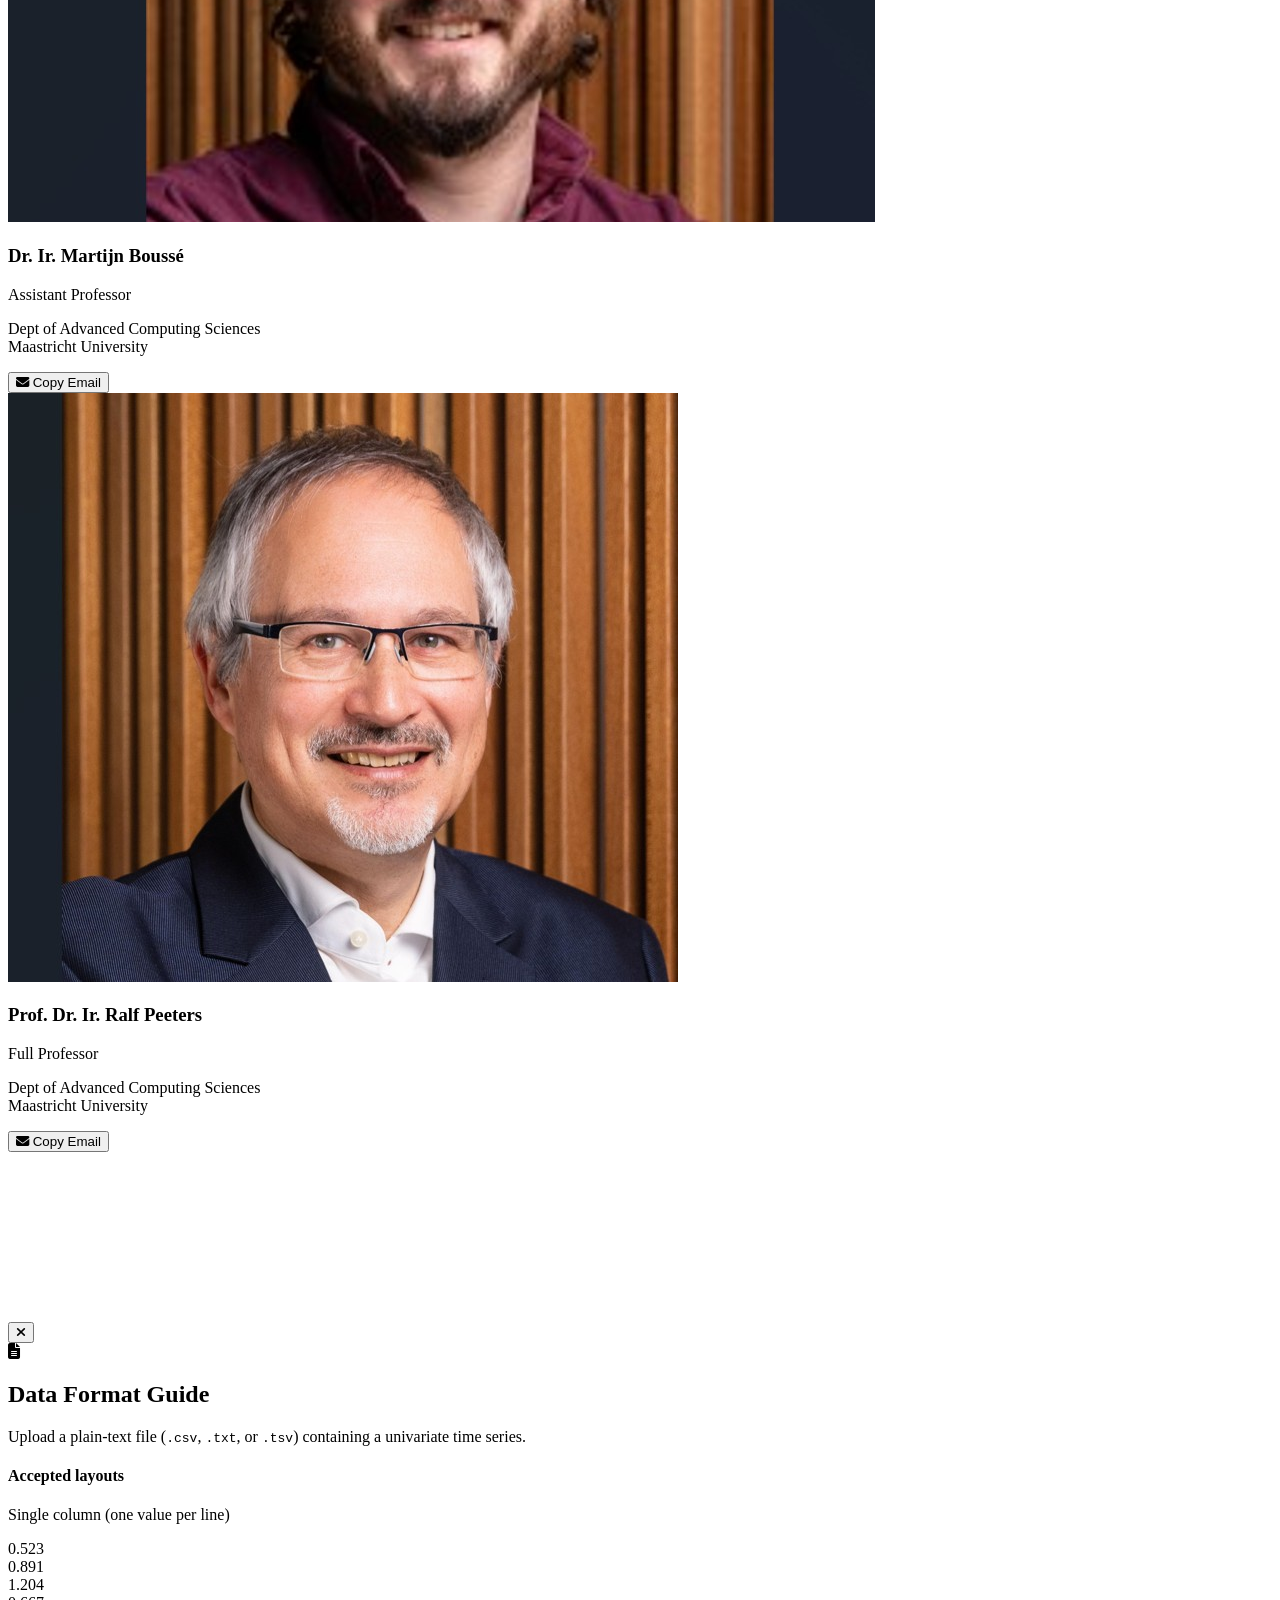
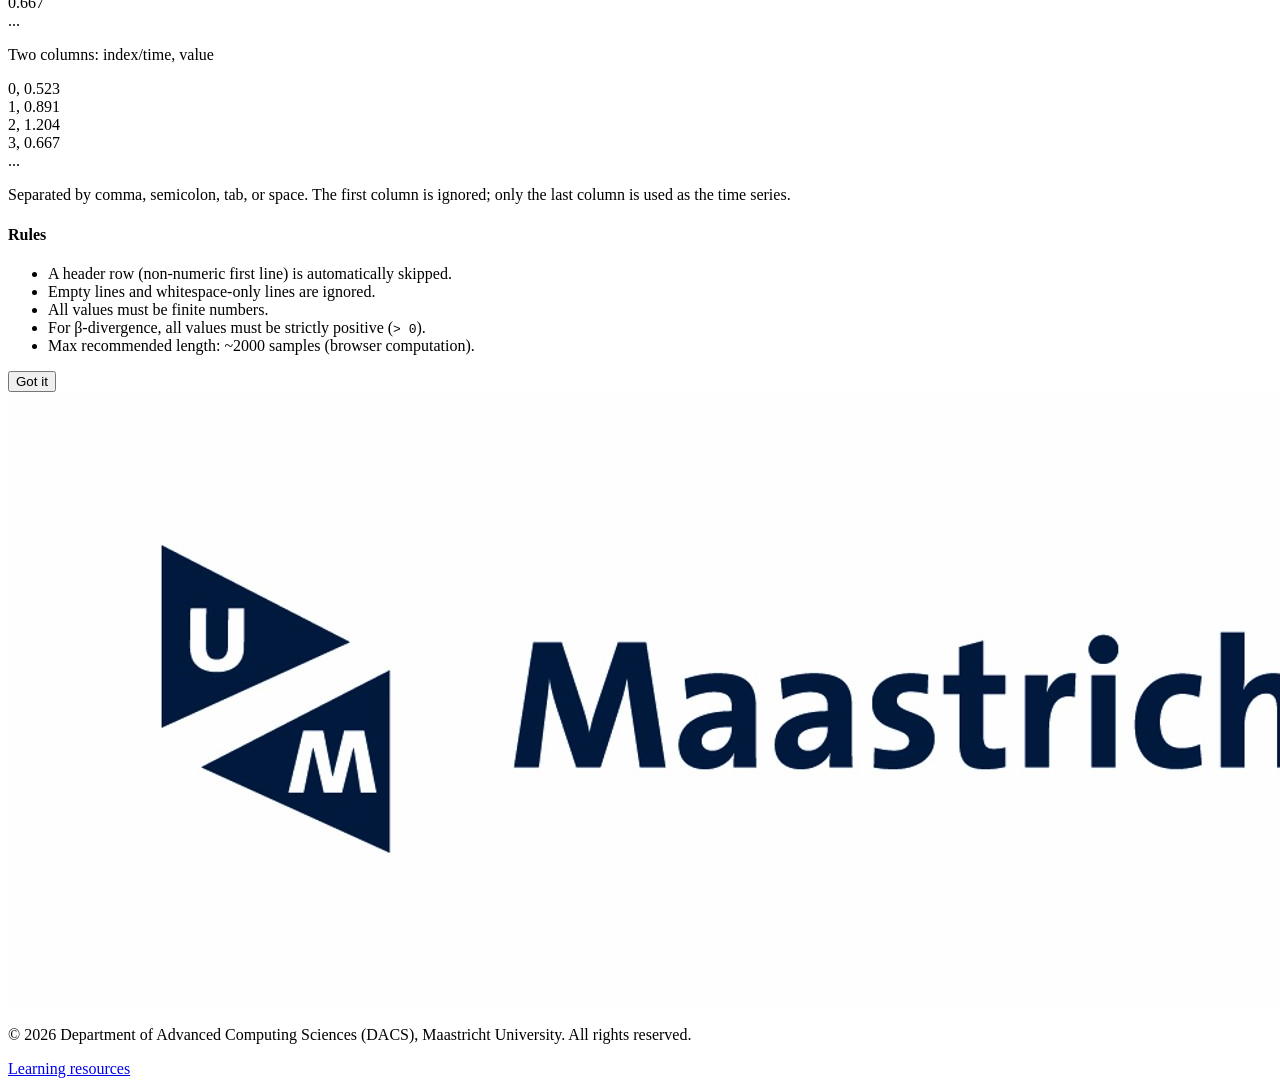
==== commit fd8d3b6e: "Add files via upload" ====
--- a/index.html
+++ b/index.html
@@ -1,407 +1,400 @@
-<!DOCTYPE html>
-<html lang="en" class="scroll-smooth">
-<head>
-    <meta charset="UTF-8">
-    <meta name="viewport" content="width=device-width, initial-scale=1.0">
-    <title>DACSβ-RPs</title>
-    <link rel="icon" type="image/png" href="static/recurrence_plot.png">
-    <script src="https://cdn.tailwindcss.com"></script>
-    <script src="https://cdnjs.cloudflare.com/ajax/libs/mathjs/11.8.0/math.min.js"></script>
-    <link href="https://fonts.googleapis.com/css2?family=Inter:wght@400;500;600;700;800&family=Fira+Code:wght@400;500&display=swap" rel="stylesheet">
-    <link rel="stylesheet" href="https://cdnjs.cloudflare.com/ajax/libs/font-awesome/6.4.0/css/all.min.css">
-    
-    <link rel="stylesheet" href="styles.css">
-    
-    <script>
-        tailwind.config = {
-            theme: {
-                extend: {
-                    fontFamily: {
-                        sans: ['Inter', 'sans-serif'],
-                        mono: ['Fira Code', 'monospace'],
-                    }
-                }
-            }
-        }
-    </script>
-</head>
-<body class="bg-slate-50 text-slate-800 antialiased selection:bg-indigo-100 selection:text-indigo-900">
-
-    <nav class="backdrop-blur-xl bg-white/70 border-b border-slate-200/50 sticky top-0 z-50 transition-all duration-300">
-        <div class="max-w-7xl mx-auto px-6 lg:px-8">
-            <div class="flex justify-between h-20">
-                <div class="flex items-center group">
-                    <img src="static/UM_logo.jpg" alt="UM Logo" class="h-10 w-auto mr-4 transition-transform group-hover:scale-105" onerror="this.onerror=null; this.src='https://via.placeholder.com/150x50?text=UM+Logo';">
-                    <span class="hidden xl:block font-bold text-lg text-slate-900 tracking-tight border-l border-slate-300 pl-4">Department of Advanced Computing Sciences</span>
-                    <span class="xl:hidden font-bold text-lg text-slate-900 tracking-tight border-l border-slate-300 pl-4">DACS</span>
-                </div>
-                
-                <div class="hidden md:flex items-center space-x-8">
-                    <a href="#tool" class="text-sm text-slate-600 hover:text-indigo-600 font-semibold transition-colors">RP Computer</a>
-                    <a href="#papers" class="text-sm text-slate-600 hover:text-indigo-600 font-semibold transition-colors">Research</a>
-                    <a href="resources.html" class="text-sm text-slate-500 hover:text-indigo-600 font-medium transition-colors">Resources</a>
-                    <button onclick="toggleAuthorModal(event)" class="text-sm text-slate-600 hover:text-indigo-600 font-semibold transition-colors">Contact</button>
-                </div>
-
-                <div class="flex items-center md:hidden">
-                    <button onclick="toggleMobileMenu()" aria-label="Toggle navigation" class="text-slate-600 hover:text-indigo-600 focus:outline-none transition-colors">
-                        <i class="fa-solid fa-bars text-2xl"></i>
-                    </button>
-                </div>
-            </div>
-        </div>
-
-        <div id="mobile-menu" class="hidden md:hidden bg-white/95 backdrop-blur-xl border-t border-slate-200/50 absolute w-full shadow-lg transition-all duration-300">
-            <div class="flex flex-col px-6 py-4 space-y-4">
-                <a href="#tool" onclick="toggleMobileMenu()" class="block text-base text-slate-700 font-semibold hover:text-indigo-600 transition-colors">RP Computer</a>
-                <a href="#papers" onclick="toggleMobileMenu()" class="block text-base text-slate-700 font-semibold hover:text-indigo-600 transition-colors">Research</a>
-                <a href="resources.html" class="block text-base text-slate-600 font-medium hover:text-indigo-600 transition-colors">Resources</a>
-                <button onclick="toggleAuthorModal(event); toggleMobileMenu()" class="block w-full text-left text-base text-slate-700 font-semibold hover:text-indigo-600 transition-colors">Contact</button>
-            </div>
-        </div>
-    </nav>
-
-        <div class="bg-slate-900 py-20 sm:py-28 border-b border-slate-800">
-            <div class="max-w-4xl mx-auto px-6 lg:px-8 text-center">
-                <p class="text-slate-400 font-semibold tracking-wider uppercase text-xs mb-4">
-                </p>
-
-                <h1 class="text-4xl sm:text-5xl font-extrabold tracking-tight mb-6 text-white leading-tight">
-                    β-Divergence Recurrence Plots
-                </h1>
-
-                <p class="text-lg text-slate-300 leading-relaxed font-normal mb-10">
-                    Methods and tools for the analysis of time series based on β-divergence metric constructions. Explore interactive visualizations, code repositories, and research publications.
-                </p>
-
-                <div class="flex flex-col sm:flex-row justify-center items-center space-y-4 sm:space-y-0 sm:space-x-4">
-                    <a href="#tool" class="w-full sm:w-auto bg-white text-slate-900 px-6 py-3 rounded-lg font-semibold shadow-sm hover:bg-slate-100 transition-colors flex items-center justify-center">
-                        <i class="fa-solid fa-calculator mr-2 text-slate-600"></i> Open RP Computer
-                    </a>
-                    <a href="#papers" class="w-full sm:w-auto border border-slate-600 text-slate-300 px-6 py-3 rounded-lg font-medium hover:bg-slate-800 hover:text-white transition-colors flex items-center justify-center">
-                        <i class="fa-solid fa-book-bookmark mr-2"></i> View Publications
-                    </a>
-                </div>
-            </div>
-        </div>
-
-    <div class="max-w-7xl mx-auto px-6 lg:px-8 py-24">
-        
-        <section id="tool" class="mb-32">
-            <div class="flex items-center mb-10">
-                <div class="w-12 h-12 rounded-xl bg-indigo-100 flex items-center justify-center mr-4">
-                    <i class="fa-solid fa-calculator text-2xl text-indigo-600"></i>
-                </div>
-                <h2 class="text-3xl font-bold text-slate-900 tracking-tight">RP Computer</h2>
-            </div>
-            
-            <p id="guide-preset-note" class="hidden mb-6 text-sm text-slate-600" role="status">Sine-wave exercise loaded from the <a href="resources.html#threshold" class="text-indigo-600 underline">getting-started guide</a>. The function uses about 20 samples per cycle. Change one parameter at a time, then select Generate Plot.</p>
-            <div class="bg-white rounded-3xl shadow-xl shadow-slate-200/50 overflow-hidden ring-1 ring-slate-900/5">
-                <div class="grid grid-cols-1 lg:grid-cols-5">
-                    
-                    <div class="lg:col-span-2 p-8 sm:p-10 bg-slate-50 border-r border-slate-100 flex flex-col justify-center">
-                        <h3 class="text-lg font-bold mb-6 text-slate-800 flex items-center">
-                            <i class="fa-solid fa-sliders text-sm text-slate-400 mr-2"></i> Parameters
-                        </h3>
-                        <div class="space-y-5">
-
-                            <div>
-                                <label class="block text-sm font-semibold text-slate-700 mb-1.5">Data Source</label>
-                                <div class="source-toggle">
-                                    <button id="src-function" class="active" onclick="setDataSource('function')">
-                                        <i class="fa-solid fa-function mr-1" style="font-size:0.7rem"></i> Function
-                                    </button>
-                                    <button id="src-upload" onclick="setDataSource('upload')">
-                                        <i class="fa-solid fa-file-arrow-up mr-1" style="font-size:0.7rem"></i> Upload Data
-                                    </button>
-                                </div>
-                            </div>
-
-                            <div id="function-input-group">
-                                <label class="block text-sm font-semibold text-slate-700 mb-1.5">Mathematical Function, f(x)</label>
-                                <input type="text" id="function" value="sin(x) + 2" class="font-mono w-full px-4 py-2.5 bg-white border border-slate-200 rounded-xl shadow-sm focus:ring-2 focus:ring-indigo-500/20 focus:border-indigo-500 outline-none transition-all">
-                                <div class="flex flex-wrap gap-2 mt-2" aria-label="Example functions">
-                                    <button type="button" onclick="setFunctionExample('sin(x) + 2')" class="text-xs font-semibold text-slate-600 bg-white border border-slate-200 hover:border-slate-300 px-2.5 py-1.5 rounded-lg transition-colors">Sine wave</button>
-                                    <button type="button" onclick="setFunctionExample('sin(x) + 0.35*cos(5*x) + 2')" class="text-xs font-semibold text-slate-600 bg-white border border-slate-200 hover:border-slate-300 px-2.5 py-1.5 rounded-lg transition-colors">Two frequencies</button>
-                                    <button type="button" onclick="setFunctionExample('exp(0.3*sin(x))')" class="text-xs font-semibold text-slate-600 bg-white border border-slate-200 hover:border-slate-300 px-2.5 py-1.5 rounded-lg transition-colors">Modulated</button>
-                                </div>
-                            </div>
-
-                            <div id="upload-input-group" class="hidden">
-                                <div class="flex items-center justify-between mb-1.5">
-                                    <label class="block text-sm font-semibold text-slate-700">Upload Time Series</label>
-                                    <button onclick="toggleFormatModal()" class="text-xs font-semibold text-indigo-600 hover:text-indigo-800 transition-colors flex items-center">
-                                        <i class="fa-solid fa-circle-info mr-1"></i> Format Guide
-                                    </button>
-                                </div>
-                                <div id="upload-zone" class="upload-zone" onclick="document.getElementById('file-input').click()">
-                                    <input type="file" id="file-input" accept=".csv,.txt,.tsv" class="hidden" onchange="handleFileSelect(event)">
-                                    <div class="icon"><i class="fa-solid fa-cloud-arrow-up"></i></div>
-                                    <div class="label" id="upload-label">Click or drop a file here</div>
-                                    <div class="sublabel" id="upload-sublabel">.csv, .txt, or .tsv</div>
-                                </div>
-                                <div id="file-info" class="hidden mt-2 flex items-center justify-between text-xs">
-                                    <span id="file-info-text" class="text-slate-600 font-medium truncate mr-2"></span>
-                                    <button onclick="clearUploadedFile()" class="text-red-400 hover:text-red-600 transition-colors flex-shrink-0" title="Remove file">
-                                        <i class="fa-solid fa-xmark"></i>
-                                    </button>
-                                </div>
-                            </div>
-
-                            <div class="grid grid-cols-2 gap-4">
-                                <div>
-                                    <label class="block text-sm font-semibold text-slate-700 mb-1.5">Distance Metric</label>
-                                    <select id="metric" onchange="toggleBeta()" class="w-full px-4 py-2.5 bg-white border border-slate-200 rounded-xl shadow-sm focus:ring-2 focus:ring-indigo-500/20 focus:border-indigo-500 outline-none transition-all appearance-none cursor-pointer">
-                                        <option value="beta">β-Divergence</option>
-                                        <option value="euclidean">Euclidean</option>
-                                    </select>
-                                </div>
-                                <div id="beta_group" style="display: block;">
-                                    <label class="block text-sm font-semibold text-slate-700 mb-1.5">Beta value (β)</label>
-                                    <input type="number" id="beta" value="2.0" step="0.1" class="w-full px-4 py-2.5 bg-white border border-slate-200 rounded-xl shadow-sm focus:ring-2 focus:ring-indigo-500/20 focus:border-indigo-500 outline-none transition-all">
-                                </div>
-                            </div>
-
-                            <div class="grid grid-cols-2 gap-4">
-                                <div>
-                                    <label class="block text-sm font-semibold text-slate-700 mb-1.5">Plot Type</label>
-                                    <select id="rp_type" onchange="toggleThresholdInput()" class="w-full px-4 py-2.5 bg-white border border-slate-200 rounded-xl shadow-sm focus:ring-2 focus:ring-indigo-500/20 focus:border-indigo-500 outline-none transition-all appearance-none cursor-pointer">
-                                        <option value="thresholded">Thresholded</option>
-                                        <option value="unthresholded">Unthresholded</option>
-                                    </select>
-                                </div>
-                                <div>
-                                    <label class="block text-sm font-semibold text-slate-700 mb-1.5">Threshold (ε)</label>
-                                    <input type="number" id="threshold" value="0.1" step="0.05" min="0" class="w-full px-4 py-2.5 bg-white border border-slate-200 rounded-xl shadow-sm focus:ring-2 focus:ring-indigo-500/20 focus:border-indigo-500 outline-none transition-all disabled:opacity-50 disabled:bg-slate-100">
-                                </div>
-                            </div>
-                            
-                            <div class="grid grid-cols-2 gap-4">
-                                <div>
-                                    <label class="block text-sm font-semibold text-slate-700 mb-1.5">Embed Dim (m)</label>
-                                    <input type="number" id="embedding_dim" value="1" step="1" min="1" class="w-full px-4 py-2.5 bg-white border border-slate-200 rounded-xl shadow-sm focus:ring-2 focus:ring-indigo-500/20 focus:border-indigo-500 outline-none transition-all">
-                                </div>
-                                <div>
-                                    <label class="block text-sm font-semibold text-slate-700 mb-1.5">Delay (τ)</label>
-                                    <input type="number" id="time_delay" value="1" step="1" min="1" class="w-full px-4 py-2.5 bg-white border border-slate-200 rounded-xl shadow-sm focus:ring-2 focus:ring-indigo-500/20 focus:border-indigo-500 outline-none transition-all">
-                                </div>
-                            </div>
-
-                            <button onclick="calculateRP()" class="w-full mt-6 bg-slate-900 hover:bg-indigo-600 text-white font-semibold py-3.5 px-4 rounded-xl transition duration-300 shadow-md hover:shadow-lg flex justify-center items-center group">
-                                Generate Plot <i class="fa-solid fa-arrow-right ml-2 opacity-50 group-hover:opacity-100 group-hover:translate-x-1 transition-all"></i>
-                            </button>
-                        </div>
-                    </div>
-
-                    <div class="lg:col-span-3 p-8 sm:p-10 flex flex-col items-center justify-center min-h-[400px] bg-white relative">
-                        <div id="placeholder-text" class="absolute inset-8 border-2 border-dashed border-slate-200 rounded-2xl flex flex-col items-center justify-center text-slate-400 bg-slate-50/50">
-                            <i class="fa-solid fa-chart-area text-4xl mb-3 opacity-20"></i>
-                            <p class="text-sm font-medium">Configure parameters and generate plot</p>
-                        </div>
-
-                        <div id="loading" class="hidden z-10 flex-col items-center bg-white/80 backdrop-blur p-6 rounded-2xl">
-                            <div class="loader ease-linear rounded-full border-4 border-t-4 border-slate-200 h-10 w-10 mb-4"></div>
-                            <p class="text-indigo-600 font-semibold text-sm animate-pulse">Computing Matrix...</p>
-                        </div>
-                        
-                        <p id="errorMessage" class="text-red-500 font-semibold mb-6 text-center hidden z-10 bg-red-50 px-4 py-2 rounded-lg text-sm border border-red-100"></p>
-                        
-                        <div class="flex flex-col items-center w-full z-10">
-                            <div class="flex items-center justify-between w-full max-w-[400px] mb-4">
-                                <h4 id="plotTitle" class="text-sm font-bold text-slate-700 font-mono hidden"></h4>
-                                <button id="downloadBtn" onclick="downloadImage()" class="hidden text-slate-400 hover:text-indigo-600 transition-colors" title="Download Plot">
-                                    <i class="fa-solid fa-download text-lg"></i>
-                                </button>
-                            </div>
-                            <img id="result" src="" alt="Recurrence Plot Output" class="w-full max-w-[400px] object-contain border border-slate-200 rounded-lg shadow-sm hidden" style="image-rendering: pixelated;">
-                        </div>
-                    </div>
-                </div>
-            </div>
-        </section>
-
-        <section id="papers" class="mb-16">
-            <div class="flex items-center mb-10">
-                <div class="w-12 h-12 rounded-xl bg-emerald-100 flex items-center justify-center mr-4">
-                    <i class="fa-solid fa-book-bookmark text-2xl text-emerald-600"></i>
-                </div>
-                <h2 class="text-3xl font-bold text-slate-900 tracking-tight">Publications</h2>
-            </div>
-
-            <div class="grid grid-cols-1 md:grid-cols-2 lg:grid-cols-3 gap-6">
-                <div class="bg-white rounded-3xl border border-slate-200 p-6 flex flex-col hover:border-slate-300 hover:shadow-xl hover:shadow-slate-100/50 transition-all duration-300 group">
-                    <div class="mb-4 flex items-start justify-between">
-                        <span class="inline-flex items-center px-2.5 py-0.5 rounded-md text-xs font-medium bg-slate-100 text-slate-800">Submitted</span>
-                    </div>
-                    <h3 class="text-base font-bold text-slate-900 mb-3 leading-snug group-hover:text-slate-900 transition-colors">Beta-Divergence-Based RPs for Time Series Analysis: Properties and Applications</h3>
-                    <p class="text-xs text-slate-400 mb-1">Carlos Martínez, Ralf Peeters, Philippe Dreesen, Martijn Boussé</p>
-                    <p class="text-sm text-slate-500 mb-6 flex-grow">Submitted.</p>
-                    <div class="mt-auto grid grid-cols-2 gap-2">
-                        <button type="button" disabled class="inline-flex items-center justify-center w-full px-2 py-2.5 border border-slate-200 text-xs font-bold rounded-xl text-slate-400 bg-slate-50 cursor-not-allowed">
-                            <i class="fa-solid fa-arrow-up-right-from-square mr-1"></i> Article
-                        </button>
-                        <button type="button" disabled class="inline-flex items-center justify-center w-full px-2 py-2.5 border border-slate-200 text-xs font-bold rounded-xl text-slate-400 bg-slate-50 cursor-not-allowed">
-                            <i class="fa-solid fa-quote-right mr-1"></i> BibTeX
-                        </button>
-                    </div>
-                </div>
-
-                <div class="bg-white rounded-3xl border border-slate-200 p-6 flex flex-col hover:border-indigo-300 hover:shadow-xl hover:shadow-indigo-100/50 transition-all duration-300 group">
-                    <div class="mb-4 flex items-start justify-between">
-                        <span class="inline-flex items-center px-2.5 py-0.5 rounded-md text-xs font-medium bg-indigo-50 text-indigo-700 border border-indigo-100">EUSIPCO 2026</span>
-                    </div>
-                    <h3 class="text-base font-bold text-slate-900 mb-3 leading-snug group-hover:text-indigo-700 transition-colors">Beta-Divergence-Based Recurrence Analysis of EEG Signals for Seizure Detection</h3>
-                    <p class="text-xs text-slate-400 mb-1">Filip Polakowski-Karol, Carlos Martínez, Pietro Bonizzi, Joël Karel, Ralf Peeters, Philippe Dreesen, Martijn Boussé</p>
-                    <p class="text-sm text-slate-500 mb-6 flex-grow">Proc. 34th EUSIPCO, 2026, pp. 956–960.</p>
-                    <div class="mt-auto grid grid-cols-3 gap-2">
-                        <a href="https://www.eurasip.org/Proceedings/Eusipco/Eusipco2026/pdfs/0000956.pdf" target="_blank" rel="noopener noreferrer" class="inline-flex items-center justify-center w-full px-2 py-2.5 border border-slate-200 text-xs font-bold rounded-xl text-slate-700 bg-white hover:bg-slate-50 hover:border-slate-300 transition-colors">
-                            <i class="fa-solid fa-arrow-up-right-from-square mr-1"></i> Article
-                        </a>
-                        <a href="https://github.com/FilipPolakowski/beta_div_recurrence_plots" target="_blank" rel="noopener noreferrer" class="inline-flex items-center justify-center w-full px-2 py-2.5 border border-transparent text-xs font-bold rounded-xl text-white bg-slate-900 hover:bg-slate-800 transition-colors">
-                            <i class="fa-brands fa-github mr-1"></i> Code
-                        </a>
-                        <button onclick="copyBibtex('polakowski2026', this)" class="inline-flex items-center justify-center w-full px-2 py-2.5 border border-slate-200 text-xs font-bold rounded-xl text-slate-700 bg-white hover:bg-slate-50 hover:border-slate-300 transition-colors">
-                            <i class="fa-solid fa-quote-right mr-1"></i> BibTeX
-                        </button>
-                    </div>
-                </div>
-
-                <div class="bg-white rounded-3xl border border-slate-200 p-6 flex flex-col hover:border-emerald-300 hover:shadow-xl hover:shadow-emerald-100/50 transition-all duration-300 group">
-                    <div class="mb-4 flex items-start justify-between">
-                        <span class="inline-flex items-center px-2.5 py-0.5 rounded-md text-xs font-medium bg-emerald-50 text-emerald-700 border border-emerald-100">EUSIPCO 2025</span>
-                    </div>
-                    <h3 class="text-base font-bold text-slate-900 mb-3 leading-snug group-hover:text-emerald-700 transition-colors">Beta-Divergence-Based Recurrence Plots for Audio Time-Series Analysis</h3>
-                    <p class="text-xs text-slate-400 mb-1">Elena Deckert, Philippe Dreesen, Norbert Marwan, Martijn Boussé</p>
-                    <p class="text-sm text-slate-500 mb-6 flex-grow">Proc. 33rd EUSIPCO, 2025, pp. 291–295.</p>
-                    <div class="mt-auto grid grid-cols-3 gap-2">
-                        <a href="https://ieeexplore.ieee.org/document/11226301" target="_blank" rel="noopener noreferrer" class="inline-flex items-center justify-center w-full px-2 py-2.5 border border-slate-200 text-xs font-bold rounded-xl text-slate-700 bg-white hover:bg-slate-50 hover:border-slate-300 transition-colors">
-                            <i class="fa-solid fa-arrow-up-right-from-square mr-1"></i> Article
-                        </a>
-                        <a href="https://gitlab.maastrichtuniversity.nl/I6359575/beta-divergence-recurrence-plots/-/tree/main" target="_blank" rel="noopener noreferrer" class="inline-flex items-center justify-center w-full px-2 py-2.5 border border-transparent text-xs font-bold rounded-xl text-white bg-slate-900 hover:bg-slate-800 transition-colors">
-                            <i class="fa-brands fa-gitlab mr-1"></i> Code
-                        </a>
-                        <button onclick="copyBibtex('deckert2025', this)" class="inline-flex items-center justify-center w-full px-2 py-2.5 border border-slate-200 text-xs font-bold rounded-xl text-slate-700 bg-white hover:bg-slate-50 hover:border-slate-300 transition-colors">
-                            <i class="fa-solid fa-quote-right mr-1"></i> BibTeX
-                        </button>
-                    </div>
-                </div>
-            </div>
-        </section>
-    </div>
-
-    <div id="author-modal" class="hidden fixed inset-0 z-[100] bg-slate-900/50 backdrop-blur-sm overflow-y-auto w-full h-full flex justify-center items-start sm:items-center p-4 sm:p-0" onclick="closeAuthorModal(event)">        <div class="relative bg-white rounded-3xl shadow-2xl w-full max-w-5xl mx-4 my-8 p-8" onclick="event.stopPropagation()">
-            <button onclick="toggleAuthorModal(event)" class="absolute top-6 right-6 text-slate-400 hover:text-slate-900 text-2xl transition-colors">
-                <i class="fa-solid fa-xmark"></i>
-            </button>
-            <h2 class="text-3xl font-bold text-slate-900 mb-8 tracking-tight text-center">Contact</h2>
-            
-            <div class="grid grid-cols-1 md:grid-cols-2 lg:grid-cols-4 gap-6">
-
-                <div class="bg-slate-50 rounded-2xl p-5 border border-slate-200 flex flex-col items-center text-center hover:shadow-md transition-shadow">
-                    <img src="static/carlos_martinez.jpg" alt="Carlos Martínez" class="w-24 h-24 rounded-full object-cover mb-4 shadow-sm" onerror="this.onerror=null; this.src='https://via.placeholder.com/150';">
-                    <h3 class="font-bold text-slate-900">Carlos Martínez</h3>
-                    <p class="text-xs text-indigo-600 font-semibold mb-2">PhD Student</p>
-                    <p class="text-xs text-slate-500 mb-4 flex-grow">Dept of Advanced Computing Sciences<br>Maastricht University</p>
-                    <button onclick="copyObfuscatedEmail('carlos.martinezgarcia', 'maastrichtuniversity.nl', this)" class="text-xs font-medium text-slate-700 bg-white border border-slate-200 hover:bg-slate-100 rounded-lg px-3 py-2 w-full transition-colors flex justify-center items-center">
-                        <i class="fa-solid fa-envelope mr-1"></i> Copy Email
-                    </button>
-                </div>
-
-                <div class="bg-slate-50 rounded-2xl p-5 border border-slate-200 flex flex-col items-center text-center hover:shadow-md transition-shadow">
-                    <img src="static/philippe_dreesen.jpg" alt="Dr. Ir. Philippe Dreesen" class="w-24 h-24 rounded-full object-cover mb-4 shadow-sm" onerror="this.onerror=null; this.src='https://via.placeholder.com/150';">
-                    <h3 class="font-bold text-slate-900">Dr. Ir. Philippe Dreesen</h3>
-                    <p class="text-xs text-indigo-600 font-semibold mb-2">Assistant Professor</p>
-                    <p class="text-xs text-slate-500 mb-4 flex-grow">Dept of Advanced Computing Sciences<br>Maastricht University</p>
-                    <button onclick="copyObfuscatedEmail('philippe.dreesen', 'maastrichtuniversity.nl', this)" class="text-xs font-medium text-slate-700 bg-white border border-slate-200 hover:bg-slate-100 rounded-lg px-3 py-2 w-full transition-colors flex justify-center items-center">
-                        <i class="fa-solid fa-envelope mr-1"></i> Copy Email
-                    </button>
-                </div>
-
-                <div class="bg-slate-50 rounded-2xl p-5 border border-slate-200 flex flex-col items-center text-center hover:shadow-md transition-shadow">
-                    <img src="static/martijn_bousse.jpg" alt="Dr. Ir. Martijn Boussé" class="w-24 h-24 rounded-full object-cover mb-4 shadow-sm" onerror="this.onerror=null; this.src='https://via.placeholder.com/150';">
-                    <h3 class="font-bold text-slate-900">Dr. Ir. Martijn Boussé</h3>
-                    <p class="text-xs text-indigo-600 font-semibold mb-2">Assistant Professor</p>
-                    <p class="text-xs text-slate-500 mb-4 flex-grow">Dept of Advanced Computing Sciences<br>Maastricht University</p>
-                    <button onclick="copyObfuscatedEmail('m.bousse', 'maastrichtuniversity.nl', this)" class="text-xs font-medium text-slate-700 bg-white border border-slate-200 hover:bg-slate-100 rounded-lg px-3 py-2 w-full transition-colors flex justify-center items-center">
-                        <i class="fa-solid fa-envelope mr-1"></i> Copy Email
-                    </button>
-                </div>
-
-                <div class="bg-slate-50 rounded-2xl p-5 border border-slate-200 flex flex-col items-center text-center hover:shadow-md transition-shadow">
-                    <img src="static/ralf_peeters.jpg" alt="Prof. Dr. Ir. Ralf Peeters" class="w-24 h-24 rounded-full object-cover mb-4 shadow-sm" onerror="this.onerror=null; this.src='https://via.placeholder.com/150';">
-                    <h3 class="font-bold text-slate-900">Prof. Dr. Ir. Ralf Peeters</h3>
-                    <p class="text-xs text-indigo-600 font-semibold mb-2">Full Professor</p>
-                    <p class="text-xs text-slate-500 mb-4 flex-grow">Dept of Advanced Computing Sciences<br>Maastricht University</p>
-                    <button onclick="copyObfuscatedEmail('ralf.peeters', 'maastrichtuniversity.nl', this)" class="text-xs font-medium text-slate-700 bg-white border border-slate-200 hover:bg-slate-100 rounded-lg px-3 py-2 w-full transition-colors flex justify-center items-center">
-                        <i class="fa-solid fa-envelope mr-1"></i> Copy Email
-                    </button>
-                </div>
-
-            </div>
-        </div>
-    </div>
-
-    <div id="format-modal" class="hidden fixed inset-0 z-[100] bg-slate-900/50 backdrop-blur-sm overflow-y-auto w-full h-full p-4 sm:p-8" onclick="closeFormatModal(event)">
-        <div class="relative bg-white rounded-3xl shadow-2xl w-full max-w-lg mx-auto my-auto p-8" style="margin-top: max(2rem, calc(50vh - 280px));" onclick="event.stopPropagation()">
-            <button onclick="toggleFormatModal()" class="absolute top-5 right-5 text-slate-400 hover:text-slate-900 text-xl transition-colors">
-                <i class="fa-solid fa-xmark"></i>
-            </button>
-            <div class="flex items-center mb-6">
-                <div class="w-10 h-10 rounded-xl bg-indigo-100 flex items-center justify-center mr-3">
-                    <i class="fa-solid fa-file-lines text-indigo-600"></i>
-                </div>
-                <h2 class="text-xl font-bold text-slate-900 tracking-tight">Data Format Guide</h2>
-            </div>
-            
-            <div class="space-y-5 text-sm text-slate-600 leading-relaxed">
-                <p>Upload a plain-text file (<code class="font-mono text-xs bg-slate-100 px-1.5 py-0.5 rounded">.csv</code>, <code class="font-mono text-xs bg-slate-100 px-1.5 py-0.5 rounded">.txt</code>, or <code class="font-mono text-xs bg-slate-100 px-1.5 py-0.5 rounded">.tsv</code>) containing a univariate time series.</p>
-                
-                <div>
-                    <h4 class="font-bold text-slate-800 mb-2">Accepted layouts</h4>
-                    <div class="space-y-3">
-                        <div>
-                            <p class="font-semibold text-slate-700 mb-1">Single column (one value per line)</p>
-                            <div class="bg-slate-900 rounded-lg p-3 font-mono text-xs text-emerald-400">
-                                0.523<br>0.891<br>1.204<br>0.667<br>...
-                            </div>
-                        </div>
-                        <div>
-                            <p class="font-semibold text-slate-700 mb-1">Two columns: index/time, value</p>
-                            <div class="bg-slate-900 rounded-lg p-3 font-mono text-xs text-emerald-400">
-                                0, 0.523<br>1, 0.891<br>2, 1.204<br>3, 0.667<br>...
-                            </div>
-                            <p class="text-xs text-slate-400 mt-1">Separated by comma, semicolon, tab, or space. The first column is ignored; only the last column is used as the time series.</p>
-                        </div>
-                    </div>
-                </div>
-
-                <div>
-                    <h4 class="font-bold text-slate-800 mb-2">Rules</h4>
-                    <ul class="list-disc list-inside space-y-1 text-slate-600">
-                        <li>A header row (non-numeric first line) is automatically skipped.</li>
-                        <li>Empty lines and whitespace-only lines are ignored.</li>
-                        <li>All values must be finite numbers.</li>
-                        <li>For β-divergence, all values must be strictly positive (<code class="font-mono text-xs bg-slate-100 px-1 py-0.5 rounded">> 0</code>).</li>
-                        <li>Max recommended length: ~2000 samples (browser computation).</li>
-                    </ul>
-                </div>
-            </div>
-
-            <button onclick="toggleFormatModal()" class="mt-6 w-full bg-slate-900 hover:bg-indigo-600 text-white font-semibold py-2.5 px-4 rounded-xl transition duration-300 text-sm">
-                Got it
-            </button>
-        </div>
-    </div>
-
-    <footer class="bg-slate-950 text-slate-500 py-12 text-center mt-10 border-t border-slate-800">
-        <div class="max-w-7xl mx-auto px-6 flex flex-col items-center">
-            <img src="static/UM_logo.jpg" alt="UM Logo" class="h-8 w-auto mb-6 opacity-50 grayscale hover:grayscale-0 transition-all" onerror="this.onerror=null; this.style.display='none';">
-            <p class="text-sm">&copy; 2026 Department of Advanced Computing Sciences (DACS), Maastricht University. All rights reserved.</p>
-            <a href="resources.html" class="mt-4 text-sm text-slate-400 hover:text-white transition-colors">Learning resources</a>
-        </div>
-    </footer>
-
-    <script src="app.js"></script>
-</body>
-</html>
-
+<!DOCTYPE html>
+<html lang="en" class="scroll-smooth">
+<head>
+    <meta charset="UTF-8">
+    <meta name="viewport" content="width=device-width, initial-scale=1.0">
+    <title>DACSβ-RPs</title>
+    <link rel="icon" type="image/png" href="static/recurrence_plot.png">
+    <script src="https://cdn.tailwindcss.com"></script>
+    <script src="https://cdnjs.cloudflare.com/ajax/libs/mathjs/11.8.0/math.min.js"></script>
+    <link href="https://fonts.googleapis.com/css2?family=Inter:wght@400;500;600;700;800&family=Fira+Code:wght@400;500&display=swap" rel="stylesheet">
+    <link rel="stylesheet" href="https://cdnjs.cloudflare.com/ajax/libs/font-awesome/6.4.0/css/all.min.css">
+    
+    <link rel="stylesheet" href="styles.css?v=20261028">
+    <script src="navigation.js" defer></script>
+    
+    <script>
+        tailwind.config = {
+            theme: {
+                extend: {
+                    fontFamily: {
+                        sans: ['Inter', 'sans-serif'],
+                        mono: ['Fira Code', 'monospace'],
+                    }
+                }
+            }
+        }
+    </script>
+</head>
+<body class="bg-slate-50 text-slate-800 antialiased selection:bg-indigo-100 selection:text-indigo-900">
+
+    <header class="site-header">
+        <div class="site-header__inner">
+            <a class="site-header__brand" href="index.html" aria-label="DACS home">
+                <img class="site-header__logo" src="static/UM_logo.jpg" alt="Maastricht University" width="116" height="40">
+                <span class="site-header__name"><span class="site-header__name-full">Department of Advanced Computing Sciences</span><span class="site-header__name-short">DACS</span></span>
+            </a>
+            <nav class="site-header__links" aria-label="Main navigation">
+                <a class="site-header__link" href="#tool">RP Computer</a>
+                <a class="site-header__link" href="#papers">Research</a>
+                <a class="site-header__link" href="resources.html">Resources</a>
+                <a class="site-header__link" href="#contact" data-contact-link>Contact</a>
+            </nav>
+            <button class="site-header__toggle" id="navigation-toggle" type="button" aria-label="Open navigation" aria-controls="mobile-menu" aria-expanded="false">
+                <svg width="24" height="24" viewBox="0 0 24 24" fill="none" stroke="currentColor" stroke-width="2" stroke-linecap="round" aria-hidden="true"><path class="site-header__open-icon" d="M3 6h18M3 12h18M3 18h18"></path><path class="site-header__close-icon" d="m6 6 12 12M18 6 6 18"></path></svg>
+            </button>
+        </div>
+        <nav class="site-header__mobile" id="mobile-menu" aria-label="Mobile navigation" hidden>
+            <div class="site-header__mobile-inner">
+                <a class="site-header__link" href="#tool">RP Computer</a>
+                <a class="site-header__link" href="#papers">Research</a>
+                <a class="site-header__link" href="resources.html">Resources</a>
+                <a class="site-header__link" href="#contact" data-contact-link>Contact</a>
+            </div>
+        </nav>
+    </header>
+
+        <div class="bg-slate-900 py-20 sm:py-28 border-b border-slate-800">
+            <div class="max-w-4xl mx-auto px-6 lg:px-8 text-center">
+                <p class="text-slate-400 font-semibold tracking-wider uppercase text-xs mb-4">
+                </p>
+
+                <h1 class="text-4xl sm:text-5xl font-extrabold tracking-tight mb-6 text-white leading-tight">
+                    β-Divergence Recurrence Plots
+                </h1>
+
+                <p class="text-lg text-slate-300 leading-relaxed font-normal mb-10">
+                    Methods and tools for the analysis of time series based on β-divergence metric constructions. Explore interactive visualizations, code repositories, and research publications.
+                </p>
+
+                <div class="flex flex-col sm:flex-row justify-center items-center space-y-4 sm:space-y-0 sm:space-x-4">
+                    <a href="#tool" class="w-full sm:w-auto bg-white text-slate-900 px-6 py-3 rounded-lg font-semibold shadow-sm hover:bg-slate-100 transition-colors flex items-center justify-center">
+                        <i class="fa-solid fa-calculator mr-2 text-slate-600"></i> Open RP Computer
+                    </a>
+                    <a href="#papers" class="w-full sm:w-auto border border-slate-600 text-slate-300 px-6 py-3 rounded-lg font-medium hover:bg-slate-800 hover:text-white transition-colors flex items-center justify-center">
+                        <i class="fa-solid fa-book-bookmark mr-2"></i> View Publications
+                    </a>
+                </div>
+            </div>
+        </div>
+
+    <div class="max-w-7xl mx-auto px-6 lg:px-8 py-24">
+        
+        <section id="tool" class="mb-32">
+            <div class="flex items-center mb-10">
+                <div class="w-12 h-12 rounded-xl bg-indigo-100 flex items-center justify-center mr-4">
+                    <i class="fa-solid fa-calculator text-2xl text-indigo-600"></i>
+                </div>
+                <h2 class="text-3xl font-bold text-slate-900 tracking-tight">RP Computer</h2>
+            </div>
+            
+            <p id="guide-preset-note" class="hidden mb-6 text-sm text-slate-600" role="status">Sine-wave exercise loaded from the <a href="resources.html#threshold" class="text-indigo-600 underline">getting-started guide</a>. The function uses about 20 samples per cycle. Change one parameter at a time, then select Generate Plot.</p>
+            <div class="bg-white rounded-3xl shadow-xl shadow-slate-200/50 overflow-hidden ring-1 ring-slate-900/5">
+                <div class="grid grid-cols-1 lg:grid-cols-5">
+                    
+                    <div class="lg:col-span-2 p-8 sm:p-10 bg-slate-50 border-r border-slate-100 flex flex-col justify-center">
+                        <h3 class="text-lg font-bold mb-6 text-slate-800 flex items-center">
+                            <i class="fa-solid fa-sliders text-sm text-slate-400 mr-2"></i> Parameters
+                        </h3>
+                        <div class="space-y-5">
+
+                            <div>
+                                <label class="block text-sm font-semibold text-slate-700 mb-1.5">Data Source</label>
+                                <div class="source-toggle">
+                                    <button id="src-function" class="active" onclick="setDataSource('function')">
+                                        <i class="fa-solid fa-function mr-1" style="font-size:0.7rem"></i> Function
+                                    </button>
+                                    <button id="src-upload" onclick="setDataSource('upload')">
+                                        <i class="fa-solid fa-file-arrow-up mr-1" style="font-size:0.7rem"></i> Upload Data
+                                    </button>
+                                </div>
+                            </div>
+
+                            <div id="function-input-group">
+                                <label class="block text-sm font-semibold text-slate-700 mb-1.5">Mathematical Function, f(x)</label>
+                                <input type="text" id="function" value="sin(x) + 2" class="font-mono w-full px-4 py-2.5 bg-white border border-slate-200 rounded-xl shadow-sm focus:ring-2 focus:ring-indigo-500/20 focus:border-indigo-500 outline-none transition-all">
+                                <div class="flex flex-wrap gap-2 mt-2" aria-label="Example functions">
+                                    <button type="button" onclick="setFunctionExample('sin(x) + 2')" class="text-xs font-semibold text-slate-600 bg-white border border-slate-200 hover:border-slate-300 px-2.5 py-1.5 rounded-lg transition-colors">Sine wave</button>
+                                    <button type="button" onclick="setFunctionExample('sin(x) + 0.35*cos(5*x) + 2')" class="text-xs font-semibold text-slate-600 bg-white border border-slate-200 hover:border-slate-300 px-2.5 py-1.5 rounded-lg transition-colors">Two frequencies</button>
+                                    <button type="button" onclick="setFunctionExample('exp(0.3*sin(x))')" class="text-xs font-semibold text-slate-600 bg-white border border-slate-200 hover:border-slate-300 px-2.5 py-1.5 rounded-lg transition-colors">Modulated</button>
+                                </div>
+                            </div>
+
+                            <div id="upload-input-group" class="hidden">
+                                <div class="flex items-center justify-between mb-1.5">
+                                    <label class="block text-sm font-semibold text-slate-700">Upload Time Series</label>
+                                    <button onclick="toggleFormatModal()" class="text-xs font-semibold text-indigo-600 hover:text-indigo-800 transition-colors flex items-center">
+                                        <i class="fa-solid fa-circle-info mr-1"></i> Format Guide
+                                    </button>
+                                </div>
+                                <div id="upload-zone" class="upload-zone" onclick="document.getElementById('file-input').click()">
+                                    <input type="file" id="file-input" accept=".csv,.txt,.tsv" class="hidden" onchange="handleFileSelect(event)">
+                                    <div class="icon"><i class="fa-solid fa-cloud-arrow-up"></i></div>
+                                    <div class="label" id="upload-label">Click or drop a file here</div>
+                                    <div class="sublabel" id="upload-sublabel">.csv, .txt, or .tsv</div>
+                                </div>
+                                <div id="file-info" class="hidden mt-2 flex items-center justify-between text-xs">
+                                    <span id="file-info-text" class="text-slate-600 font-medium truncate mr-2"></span>
+                                    <button onclick="clearUploadedFile()" class="text-red-400 hover:text-red-600 transition-colors flex-shrink-0" title="Remove file">
+                                        <i class="fa-solid fa-xmark"></i>
+                                    </button>
+                                </div>
+                            </div>
+
+                            <div class="grid grid-cols-2 gap-4">
+                                <div>
+                                    <label class="block text-sm font-semibold text-slate-700 mb-1.5">Distance Metric</label>
+                                    <select id="metric" onchange="toggleBeta()" class="w-full px-4 py-2.5 bg-white border border-slate-200 rounded-xl shadow-sm focus:ring-2 focus:ring-indigo-500/20 focus:border-indigo-500 outline-none transition-all appearance-none cursor-pointer">
+                                        <option value="beta">β-Divergence</option>
+                                        <option value="euclidean">Euclidean</option>
+                                    </select>
+                                </div>
+                                <div id="beta_group" style="display: block;">
+                                    <label class="block text-sm font-semibold text-slate-700 mb-1.5">Beta value (β)</label>
+                                    <input type="number" id="beta" value="2.0" step="0.1" class="w-full px-4 py-2.5 bg-white border border-slate-200 rounded-xl shadow-sm focus:ring-2 focus:ring-indigo-500/20 focus:border-indigo-500 outline-none transition-all">
+                                </div>
+                            </div>
+
+                            <div class="grid grid-cols-2 gap-4">
+                                <div>
+                                    <label class="block text-sm font-semibold text-slate-700 mb-1.5">Plot Type</label>
+                                    <select id="rp_type" onchange="toggleThresholdInput()" class="w-full px-4 py-2.5 bg-white border border-slate-200 rounded-xl shadow-sm focus:ring-2 focus:ring-indigo-500/20 focus:border-indigo-500 outline-none transition-all appearance-none cursor-pointer">
+                                        <option value="thresholded">Thresholded</option>
+                                        <option value="unthresholded">Unthresholded</option>
+                                    </select>
+                                </div>
+                                <div>
+                                    <label class="block text-sm font-semibold text-slate-700 mb-1.5">Threshold (ε)</label>
+                                    <input type="number" id="threshold" value="0.1" step="0.05" min="0" class="w-full px-4 py-2.5 bg-white border border-slate-200 rounded-xl shadow-sm focus:ring-2 focus:ring-indigo-500/20 focus:border-indigo-500 outline-none transition-all disabled:opacity-50 disabled:bg-slate-100">
+                                </div>
+                            </div>
+                            
+                            <div class="grid grid-cols-2 gap-4">
+                                <div>
+                                    <label class="block text-sm font-semibold text-slate-700 mb-1.5">Embed Dim (m)</label>
+                                    <input type="number" id="embedding_dim" value="1" step="1" min="1" class="w-full px-4 py-2.5 bg-white border border-slate-200 rounded-xl shadow-sm focus:ring-2 focus:ring-indigo-500/20 focus:border-indigo-500 outline-none transition-all">
+                                </div>
+                                <div>
+                                    <label class="block text-sm font-semibold text-slate-700 mb-1.5">Delay (τ)</label>
+                                    <input type="number" id="time_delay" value="1" step="1" min="1" class="w-full px-4 py-2.5 bg-white border border-slate-200 rounded-xl shadow-sm focus:ring-2 focus:ring-indigo-500/20 focus:border-indigo-500 outline-none transition-all">
+                                </div>
+                            </div>
+
+                            <button onclick="calculateRP()" class="w-full mt-6 bg-slate-900 hover:bg-indigo-600 text-white font-semibold py-3.5 px-4 rounded-xl transition duration-300 shadow-md hover:shadow-lg flex justify-center items-center group">
+                                Generate Plot <i class="fa-solid fa-arrow-right ml-2 opacity-50 group-hover:opacity-100 group-hover:translate-x-1 transition-all"></i>
+                            </button>
+                        </div>
+                    </div>
+
+                    <div class="lg:col-span-3 p-8 sm:p-10 flex flex-col items-center justify-center min-h-[400px] bg-white relative">
+                        <div id="placeholder-text" class="absolute inset-8 border-2 border-dashed border-slate-200 rounded-2xl flex flex-col items-center justify-center text-slate-400 bg-slate-50/50">
+                            <i class="fa-solid fa-chart-area text-4xl mb-3 opacity-20"></i>
+                            <p class="text-sm font-medium">Configure parameters and generate plot</p>
+                        </div>
+
+                        <div id="loading" class="hidden z-10 flex-col items-center bg-white/80 backdrop-blur p-6 rounded-2xl">
+                            <div class="loader ease-linear rounded-full border-4 border-t-4 border-slate-200 h-10 w-10 mb-4"></div>
+                            <p class="text-indigo-600 font-semibold text-sm animate-pulse">Computing Matrix...</p>
+                        </div>
+                        
+                        <p id="errorMessage" class="text-red-500 font-semibold mb-6 text-center hidden z-10 bg-red-50 px-4 py-2 rounded-lg text-sm border border-red-100"></p>
+                        
+                        <div class="flex flex-col items-center w-full z-10">
+                            <div class="flex items-center justify-between w-full max-w-[400px] mb-4">
+                                <h4 id="plotTitle" class="text-sm font-bold text-slate-700 font-mono hidden"></h4>
+                                <button id="downloadBtn" onclick="downloadImage()" class="hidden text-slate-400 hover:text-indigo-600 transition-colors" title="Download Plot">
+                                    <i class="fa-solid fa-download text-lg"></i>
+                                </button>
+                            </div>
+                            <img id="result" src="" alt="Recurrence Plot Output" class="w-full max-w-[400px] object-contain border border-slate-200 rounded-lg shadow-sm hidden" style="image-rendering: pixelated;">
+                        </div>
+                    </div>
+                </div>
+            </div>
+        </section>
+
+        <section id="papers" class="mb-16">
+            <div class="flex items-center mb-10">
+                <div class="w-12 h-12 rounded-xl bg-emerald-100 flex items-center justify-center mr-4">
+                    <i class="fa-solid fa-book-bookmark text-2xl text-emerald-600"></i>
+                </div>
+                <h2 class="text-3xl font-bold text-slate-900 tracking-tight">Publications</h2>
+            </div>
+
+            <div class="grid grid-cols-1 md:grid-cols-2 lg:grid-cols-3 gap-6">
+                <div class="bg-white rounded-3xl border border-slate-200 p-6 flex flex-col hover:border-slate-300 hover:shadow-xl hover:shadow-slate-100/50 transition-all duration-300 group">
+                    <div class="mb-4 flex items-start justify-between">
+                        <span class="inline-flex items-center px-2.5 py-0.5 rounded-md text-xs font-medium bg-slate-100 text-slate-800">Submitted</span>
+                    </div>
+                    <h3 class="text-base font-bold text-slate-900 mb-3 leading-snug group-hover:text-slate-900 transition-colors">Beta-Divergence-Based RPs for Time Series Analysis: Properties and Applications</h3>
+                    <p class="text-xs text-slate-400 mb-1">Carlos Martínez, Ralf Peeters, Philippe Dreesen, Martijn Boussé</p>
+                    <p class="text-sm text-slate-500 mb-6 flex-grow">Submitted.</p>
+                    <div class="mt-auto grid grid-cols-2 gap-2">
+                        <button type="button" disabled class="inline-flex items-center justify-center w-full px-2 py-2.5 border border-slate-200 text-xs font-bold rounded-xl text-slate-400 bg-slate-50 cursor-not-allowed">
+                            <i class="fa-solid fa-arrow-up-right-from-square mr-1"></i> Article
+                        </button>
+                        <button type="button" disabled class="inline-flex items-center justify-center w-full px-2 py-2.5 border border-slate-200 text-xs font-bold rounded-xl text-slate-400 bg-slate-50 cursor-not-allowed">
+                            <i class="fa-solid fa-quote-right mr-1"></i> BibTeX
+                        </button>
+                    </div>
+                </div>
+
+                <div class="bg-white rounded-3xl border border-slate-200 p-6 flex flex-col hover:border-indigo-300 hover:shadow-xl hover:shadow-indigo-100/50 transition-all duration-300 group">
+                    <div class="mb-4 flex items-start justify-between">
+                        <span class="inline-flex items-center px-2.5 py-0.5 rounded-md text-xs font-medium bg-indigo-50 text-indigo-700 border border-indigo-100">EUSIPCO 2026</span>
+                    </div>
+                    <h3 class="text-base font-bold text-slate-900 mb-3 leading-snug group-hover:text-indigo-700 transition-colors">Beta-Divergence-Based Recurrence Analysis of EEG Signals for Seizure Detection</h3>
+                    <p class="text-xs text-slate-400 mb-1">Filip Polakowski-Karol, Carlos Martínez, Pietro Bonizzi, Joël Karel, Ralf Peeters, Philippe Dreesen, Martijn Boussé</p>
+                    <p class="text-sm text-slate-500 mb-6 flex-grow">Proc. 34th EUSIPCO, 2026, pp. 956–960.</p>
+                    <div class="mt-auto grid grid-cols-3 gap-2">
+                        <a href="https://www.eurasip.org/Proceedings/Eusipco/Eusipco2026/pdfs/0000956.pdf" target="_blank" rel="noopener noreferrer" class="inline-flex items-center justify-center w-full px-2 py-2.5 border border-slate-200 text-xs font-bold rounded-xl text-slate-700 bg-white hover:bg-slate-50 hover:border-slate-300 transition-colors">
+                            <i class="fa-solid fa-arrow-up-right-from-square mr-1"></i> Article
+                        </a>
+                        <a href="https://github.com/FilipPolakowski/beta_div_recurrence_plots" target="_blank" rel="noopener noreferrer" class="inline-flex items-center justify-center w-full px-2 py-2.5 border border-transparent text-xs font-bold rounded-xl text-white bg-slate-900 hover:bg-slate-800 transition-colors">
+                            <i class="fa-brands fa-github mr-1"></i> Code
+                        </a>
+                        <button onclick="copyBibtex('polakowski2026', this)" class="inline-flex items-center justify-center w-full px-2 py-2.5 border border-slate-200 text-xs font-bold rounded-xl text-slate-700 bg-white hover:bg-slate-50 hover:border-slate-300 transition-colors">
+                            <i class="fa-solid fa-quote-right mr-1"></i> BibTeX
+                        </button>
+                    </div>
+                </div>
+
+                <div class="bg-white rounded-3xl border border-slate-200 p-6 flex flex-col hover:border-emerald-300 hover:shadow-xl hover:shadow-emerald-100/50 transition-all duration-300 group">
+                    <div class="mb-4 flex items-start justify-between">
+                        <span class="inline-flex items-center px-2.5 py-0.5 rounded-md text-xs font-medium bg-emerald-50 text-emerald-700 border border-emerald-100">EUSIPCO 2025</span>
+                    </div>
+                    <h3 class="text-base font-bold text-slate-900 mb-3 leading-snug group-hover:text-emerald-700 transition-colors">Beta-Divergence-Based Recurrence Plots for Audio Time-Series Analysis</h3>
+                    <p class="text-xs text-slate-400 mb-1">Elena Deckert, Philippe Dreesen, Norbert Marwan, Martijn Boussé</p>
+                    <p class="text-sm text-slate-500 mb-6 flex-grow">Proc. 33rd EUSIPCO, 2025, pp. 291–295.</p>
+                    <div class="mt-auto grid grid-cols-3 gap-2">
+                        <a href="https://ieeexplore.ieee.org/document/11226301" target="_blank" rel="noopener noreferrer" class="inline-flex items-center justify-center w-full px-2 py-2.5 border border-slate-200 text-xs font-bold rounded-xl text-slate-700 bg-white hover:bg-slate-50 hover:border-slate-300 transition-colors">
+                            <i class="fa-solid fa-arrow-up-right-from-square mr-1"></i> Article
+                        </a>
+                        <a href="https://gitlab.maastrichtuniversity.nl/I6359575/beta-divergence-recurrence-plots/-/tree/main" target="_blank" rel="noopener noreferrer" class="inline-flex items-center justify-center w-full px-2 py-2.5 border border-transparent text-xs font-bold rounded-xl text-white bg-slate-900 hover:bg-slate-800 transition-colors">
+                            <i class="fa-brands fa-gitlab mr-1"></i> Code
+                        </a>
+                        <button onclick="copyBibtex('deckert2025', this)" class="inline-flex items-center justify-center w-full px-2 py-2.5 border border-slate-200 text-xs font-bold rounded-xl text-slate-700 bg-white hover:bg-slate-50 hover:border-slate-300 transition-colors">
+                            <i class="fa-solid fa-quote-right mr-1"></i> BibTeX
+                        </button>
+                    </div>
+                </div>
+            </div>
+        </section>
+    </div>
+
+    <div id="author-modal" class="hidden fixed inset-0 z-[100] bg-slate-900/50 backdrop-blur-sm overflow-y-auto w-full h-full flex justify-center items-start sm:items-center p-4 sm:p-0" onclick="closeAuthorModal(event)">        <div class="relative bg-white rounded-3xl shadow-2xl w-full max-w-5xl mx-4 my-8 p-8" onclick="event.stopPropagation()">
+            <button onclick="toggleAuthorModal(event)" class="absolute top-6 right-6 text-slate-400 hover:text-slate-900 text-2xl transition-colors">
+                <i class="fa-solid fa-xmark"></i>
+            </button>
+            <h2 class="text-3xl font-bold text-slate-900 mb-8 tracking-tight text-center">Contact</h2>
+            
+            <div class="grid grid-cols-1 md:grid-cols-2 lg:grid-cols-4 gap-6">
+
+                <div class="bg-slate-50 rounded-2xl p-5 border border-slate-200 flex flex-col items-center text-center hover:shadow-md transition-shadow">
+                    <img src="static/carlos_martinez.jpg" alt="Carlos Martínez" class="w-24 h-24 rounded-full object-cover mb-4 shadow-sm" onerror="this.onerror=null; this.src='https://via.placeholder.com/150';">
+                    <h3 class="font-bold text-slate-900">Carlos Martínez</h3>
+                    <p class="text-xs text-indigo-600 font-semibold mb-2">PhD Student</p>
+                    <p class="text-xs text-slate-500 mb-4 flex-grow">Dept of Advanced Computing Sciences<br>Maastricht University</p>
+                    <button onclick="copyObfuscatedEmail('carlos.martinezgarcia', 'maastrichtuniversity.nl', this)" class="text-xs font-medium text-slate-700 bg-white border border-slate-200 hover:bg-slate-100 rounded-lg px-3 py-2 w-full transition-colors flex justify-center items-center">
+                        <i class="fa-solid fa-envelope mr-1"></i> Copy Email
+                    </button>
+                </div>
+
+                <div class="bg-slate-50 rounded-2xl p-5 border border-slate-200 flex flex-col items-center text-center hover:shadow-md transition-shadow">
+                    <img src="static/philippe_dreesen.jpg" alt="Dr. Ir. Philippe Dreesen" class="w-24 h-24 rounded-full object-cover mb-4 shadow-sm" onerror="this.onerror=null; this.src='https://via.placeholder.com/150';">
+                    <h3 class="font-bold text-slate-900">Dr. Ir. Philippe Dreesen</h3>
+                    <p class="text-xs text-indigo-600 font-semibold mb-2">Assistant Professor</p>
+                    <p class="text-xs text-slate-500 mb-4 flex-grow">Dept of Advanced Computing Sciences<br>Maastricht University</p>
+                    <button onclick="copyObfuscatedEmail('philippe.dreesen', 'maastrichtuniversity.nl', this)" class="text-xs font-medium text-slate-700 bg-white border border-slate-200 hover:bg-slate-100 rounded-lg px-3 py-2 w-full transition-colors flex justify-center items-center">
+                        <i class="fa-solid fa-envelope mr-1"></i> Copy Email
+                    </button>
+                </div>
+
+                <div class="bg-slate-50 rounded-2xl p-5 border border-slate-200 flex flex-col items-center text-center hover:shadow-md transition-shadow">
+                    <img src="static/martijn_bousse.jpg" alt="Dr. Ir. Martijn Boussé" class="w-24 h-24 rounded-full object-cover mb-4 shadow-sm" onerror="this.onerror=null; this.src='https://via.placeholder.com/150';">
+                    <h3 class="font-bold text-slate-900">Dr. Ir. Martijn Boussé</h3>
+                    <p class="text-xs text-indigo-600 font-semibold mb-2">Assistant Professor</p>
+                    <p class="text-xs text-slate-500 mb-4 flex-grow">Dept of Advanced Computing Sciences<br>Maastricht University</p>
+                    <button onclick="copyObfuscatedEmail('m.bousse', 'maastrichtuniversity.nl', this)" class="text-xs font-medium text-slate-700 bg-white border border-slate-200 hover:bg-slate-100 rounded-lg px-3 py-2 w-full transition-colors flex justify-center items-center">
+                        <i class="fa-solid fa-envelope mr-1"></i> Copy Email
+                    </button>
+                </div>
+
+                <div class="bg-slate-50 rounded-2xl p-5 border border-slate-200 flex flex-col items-center text-center hover:shadow-md transition-shadow">
+                    <img src="static/ralf_peeters.jpg" alt="Prof. Dr. Ir. Ralf Peeters" class="w-24 h-24 rounded-full object-cover mb-4 shadow-sm" onerror="this.onerror=null; this.src='https://via.placeholder.com/150';">
+                    <h3 class="font-bold text-slate-900">Prof. Dr. Ir. Ralf Peeters</h3>
+                    <p class="text-xs text-indigo-600 font-semibold mb-2">Full Professor</p>
+                    <p class="text-xs text-slate-500 mb-4 flex-grow">Dept of Advanced Computing Sciences<br>Maastricht University</p>
+                    <button onclick="copyObfuscatedEmail('ralf.peeters', 'maastrichtuniversity.nl', this)" class="text-xs font-medium text-slate-700 bg-white border border-slate-200 hover:bg-slate-100 rounded-lg px-3 py-2 w-full transition-colors flex justify-center items-center">
+                        <i class="fa-solid fa-envelope mr-1"></i> Copy Email
+                    </button>
+                </div>
+
+            </div>
+        </div>
+    </div>
+
+    <div id="format-modal" class="hidden fixed inset-0 z-[100] bg-slate-900/50 backdrop-blur-sm overflow-y-auto w-full h-full p-4 sm:p-8" onclick="closeFormatModal(event)">
+        <div class="relative bg-white rounded-3xl shadow-2xl w-full max-w-lg mx-auto my-auto p-8" style="margin-top: max(2rem, calc(50vh - 280px));" onclick="event.stopPropagation()">
+            <button onclick="toggleFormatModal()" class="absolute top-5 right-5 text-slate-400 hover:text-slate-900 text-xl transition-colors">
+                <i class="fa-solid fa-xmark"></i>
+            </button>
+            <div class="flex items-center mb-6">
+                <div class="w-10 h-10 rounded-xl bg-indigo-100 flex items-center justify-center mr-3">
+                    <i class="fa-solid fa-file-lines text-indigo-600"></i>
+                </div>
+                <h2 class="text-xl font-bold text-slate-900 tracking-tight">Data Format Guide</h2>
+            </div>
+            
+            <div class="space-y-5 text-sm text-slate-600 leading-relaxed">
+                <p>Upload a plain-text file (<code class="font-mono text-xs bg-slate-100 px-1.5 py-0.5 rounded">.csv</code>, <code class="font-mono text-xs bg-slate-100 px-1.5 py-0.5 rounded">.txt</code>, or <code class="font-mono text-xs bg-slate-100 px-1.5 py-0.5 rounded">.tsv</code>) containing a univariate time series.</p>
+                
+                <div>
+                    <h4 class="font-bold text-slate-800 mb-2">Accepted layouts</h4>
+                    <div class="space-y-3">
+                        <div>
+                            <p class="font-semibold text-slate-700 mb-1">Single column (one value per line)</p>
+                            <div class="bg-slate-900 rounded-lg p-3 font-mono text-xs text-emerald-400">
+                                0.523<br>0.891<br>1.204<br>0.667<br>...
+                            </div>
+                        </div>
+                        <div>
+                            <p class="font-semibold text-slate-700 mb-1">Two columns: index/time, value</p>
+                            <div class="bg-slate-900 rounded-lg p-3 font-mono text-xs text-emerald-400">
+                                0, 0.523<br>1, 0.891<br>2, 1.204<br>3, 0.667<br>...
+                            </div>
+                            <p class="text-xs text-slate-400 mt-1">Separated by comma, semicolon, tab, or space. The first column is ignored; only the last column is used as the time series.</p>
+                        </div>
+                    </div>
+                </div>
+
+                <div>
+                    <h4 class="font-bold text-slate-800 mb-2">Rules</h4>
+                    <ul class="list-disc list-inside space-y-1 text-slate-600">
+                        <li>A header row (non-numeric first line) is automatically skipped.</li>
+                        <li>Empty lines and whitespace-only lines are ignored.</li>
+                        <li>All values must be finite numbers.</li>
+                        <li>For β-divergence, all values must be strictly positive (<code class="font-mono text-xs bg-slate-100 px-1 py-0.5 rounded">> 0</code>).</li>
+                        <li>Max recommended length: ~2000 samples (browser computation).</li>
+                    </ul>
+                </div>
+            </div>
+
+            <button onclick="toggleFormatModal()" class="mt-6 w-full bg-slate-900 hover:bg-indigo-600 text-white font-semibold py-2.5 px-4 rounded-xl transition duration-300 text-sm">
+                Got it
+            </button>
+        </div>
+    </div>
+
+    <footer class="bg-slate-950 text-slate-500 py-12 text-center mt-10 border-t border-slate-800">
+        <div class="max-w-7xl mx-auto px-6 flex flex-col items-center">
+            <img src="static/UM_logo.jpg" alt="UM Logo" class="h-8 w-auto mb-6 opacity-50 grayscale hover:grayscale-0 transition-all" onerror="this.onerror=null; this.style.display='none';">
+            <p class="text-sm">&copy; 2026 Department of Advanced Computing Sciences (DACS), Maastricht University. All rights reserved.</p>
+            <a href="resources.html" class="mt-4 text-sm text-slate-400 hover:text-white transition-colors">Learning resources</a>
+        </div>
+    </footer>
+
+    <script src="app.js?v=20261028"></script>
+</body>
+</html>
+
--- a/styles.css
+++ b/styles.css
@@ -94,3 +94,99 @@
     color: #94a3b8;
     margin-top: 0.15rem;
 }
+
+.site-header {
+    position: sticky;
+    top: 0;
+    z-index: 50;
+    border-bottom: 1px solid rgba(226, 232, 240, .5);
+    background: rgba(255, 255, 255, .7);
+    -webkit-backdrop-filter: blur(24px);
+    backdrop-filter: blur(24px);
+    font-family: Inter, system-ui, sans-serif;
+    line-height: 1.5;
+    letter-spacing: normal;
+}
+.site-header, .site-header * { box-sizing: border-box; }
+.site-header [hidden] { display: none !important; }
+.site-header__inner {
+    display: flex;
+    align-items: center;
+    justify-content: space-between;
+    gap: 20px;
+    max-width: 1280px;
+    height: 80px;
+    margin: 0 auto;
+    padding: 0 24px;
+}
+.site-header__brand {
+    display: flex;
+    align-items: center;
+    flex-shrink: 0;
+    gap: 16px;
+    color: #0f172a;
+    font-size: 18px;
+    font-weight: 700;
+    line-height: 28px;
+    letter-spacing: -.45px;
+    text-decoration: none;
+}
+.site-header__brand:hover { color: #0f172a; }
+.site-header__logo { display: block; width: 116px; height: 40px; object-fit: contain; }
+.site-header__name { padding-left: 16px; border-left: 1px solid #cbd5e1; white-space: nowrap; }
+.site-header__name-full { display: none; }
+.site-header__links { display: flex; align-items: center; gap: 32px; }
+.site-header__link {
+    margin: 0;
+    border: 0;
+    background: transparent;
+    color: #475569;
+    font-family: inherit;
+    font-size: 14px;
+    font-weight: 600;
+    line-height: 20px;
+    text-decoration: none;
+    white-space: nowrap;
+}
+.site-header__link:hover, .site-header__link[aria-current="page"] { color: #4f46e5; }
+.site-header__toggle {
+    display: none;
+    align-items: center;
+    justify-content: center;
+    flex-shrink: 0;
+    width: 40px;
+    height: 40px;
+    padding: 8px;
+    border: 0;
+    border-radius: 6px;
+    background: transparent;
+    color: #475569;
+    cursor: pointer;
+}
+.site-header__toggle:hover { color: #4f46e5; }
+.site-header__close-icon { display: none; }
+.site-header__toggle[aria-expanded="true"] .site-header__open-icon { display: none; }
+.site-header__toggle[aria-expanded="true"] .site-header__close-icon { display: block; }
+.site-header a:focus-visible, .site-header button:focus-visible { outline: 3px solid #4f46e5; outline-offset: 5px; }
+.site-header__mobile {
+    position: absolute;
+    top: 100%;
+    left: 0;
+    width: 100%;
+    border-top: 1px solid rgba(226, 232, 240, .5);
+    background: rgba(255, 255, 255, .97);
+    box-shadow: 0 12px 24px rgba(15, 23, 42, .08);
+}
+.site-header__mobile-inner { display: flex; flex-direction: column; gap: 4px; max-width: 1280px; margin: 0 auto; padding: 16px 24px; }
+.site-header__mobile .site-header__link { display: block; padding: 10px 0; font-size: 16px; line-height: 24px; }
+@media (min-width: 768px) { .site-header__mobile { display: none; } }
+@media (min-width: 1024px) { .site-header__inner { padding: 0 32px; } }
+@media (min-width: 1280px) {
+    .site-header__name-full { display: inline; }
+    .site-header__name-short { display: none; }
+}
+@media (max-width: 767px) {
+    .site-header__links { display: none; }
+    .site-header__toggle { display: inline-flex; }
+}
+@media (max-width: 479px) { .site-header__inner { padding: 0 20px; } }
